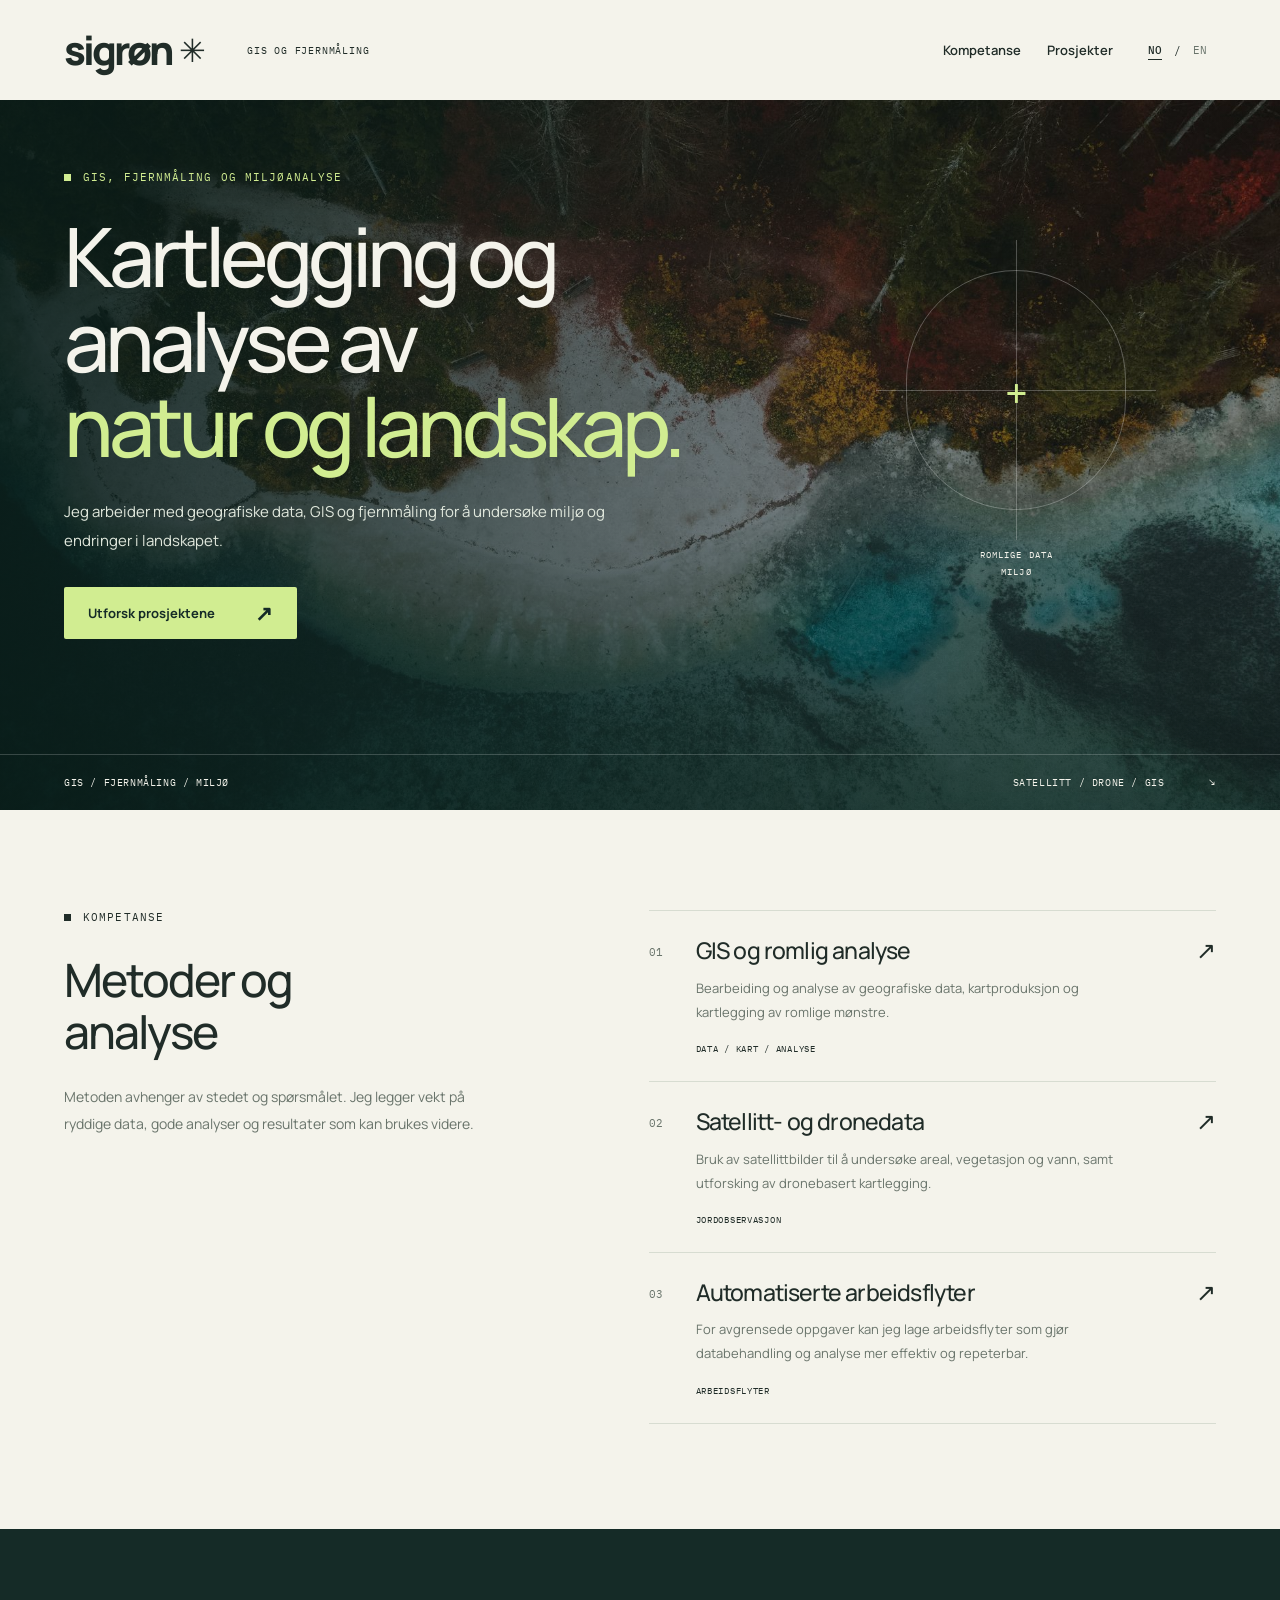
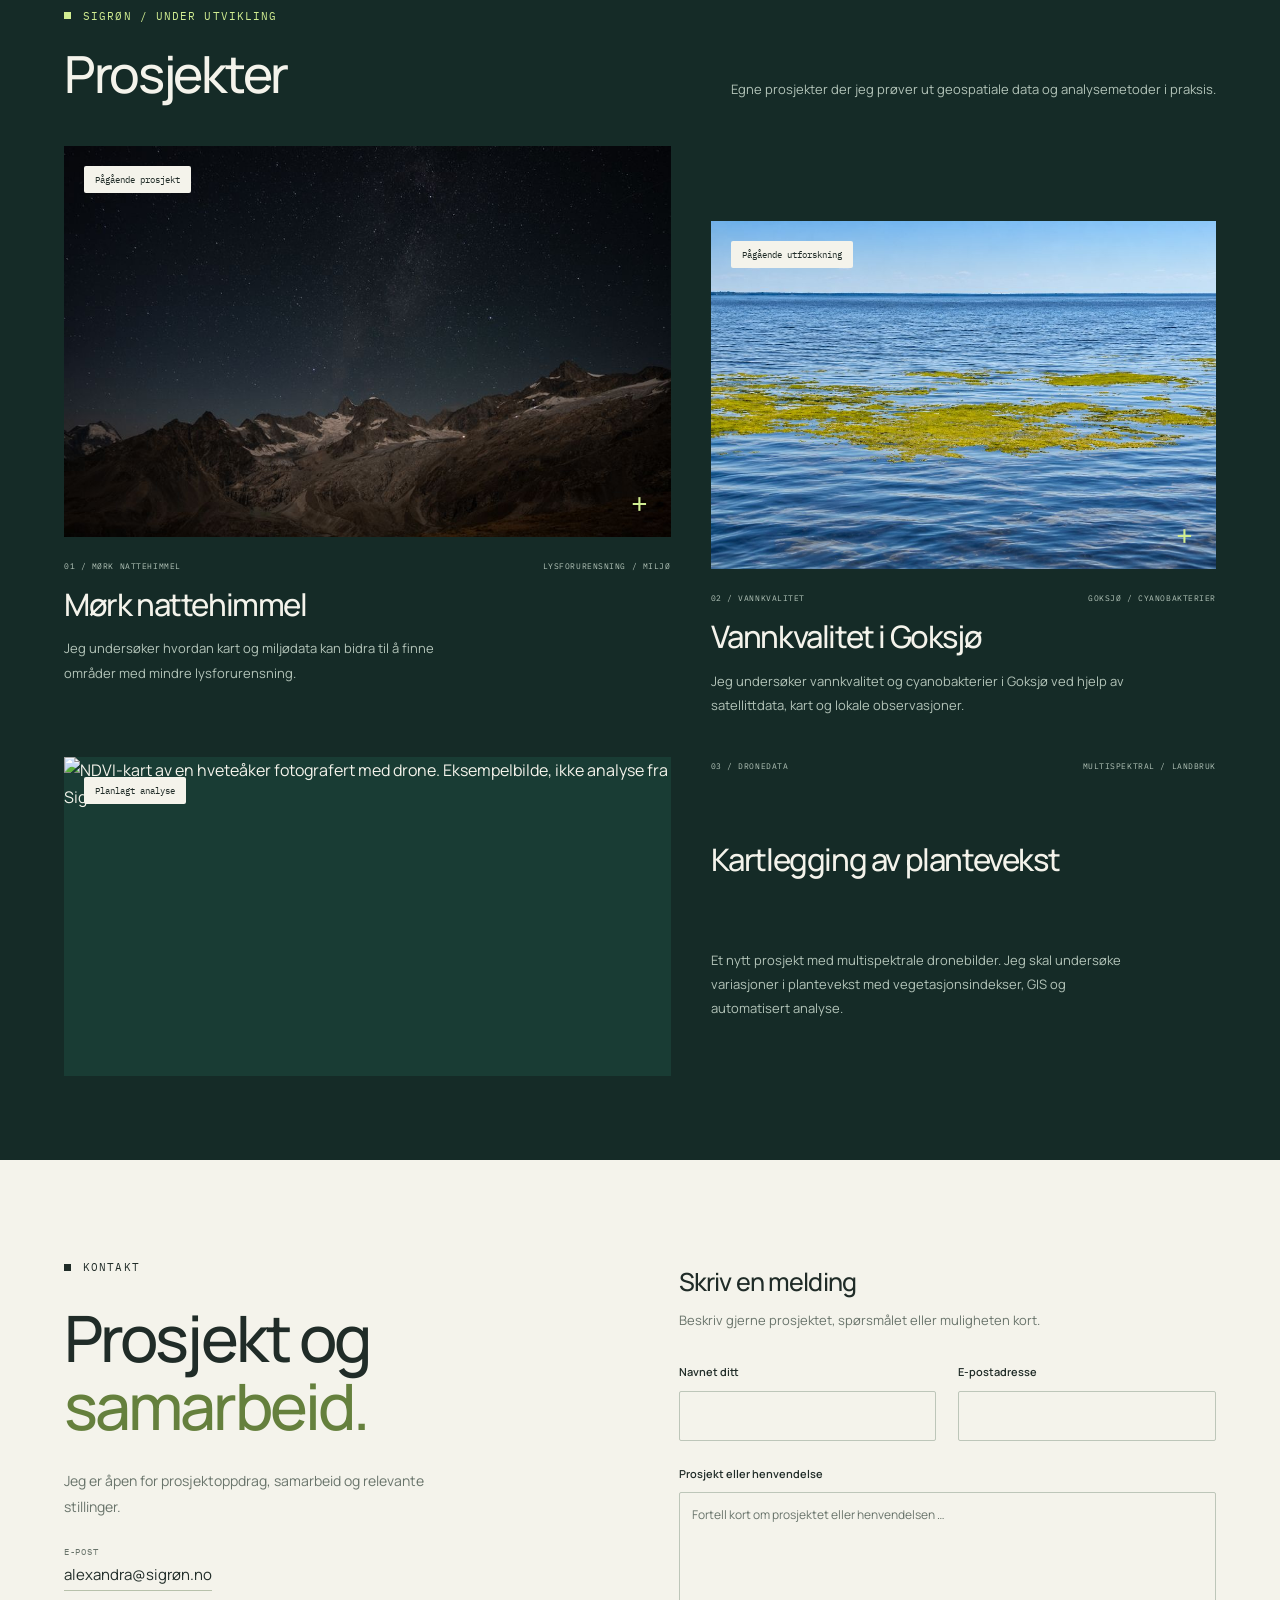
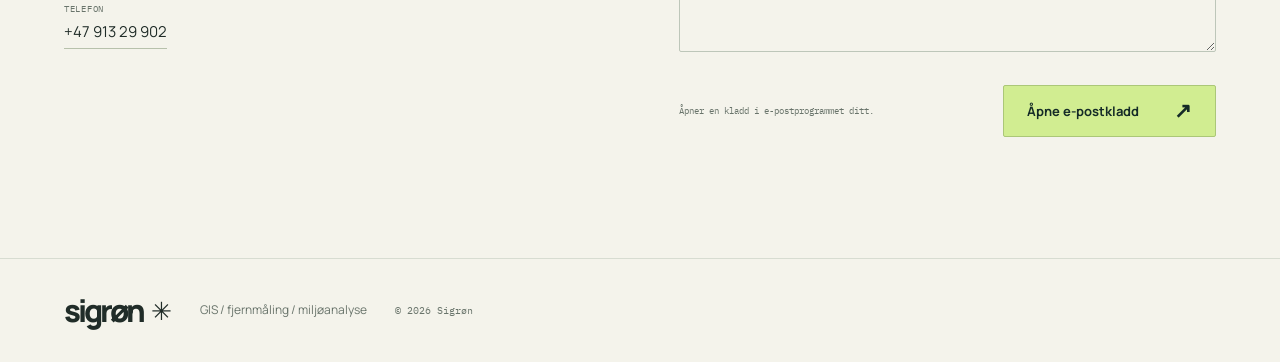
==== index.html @ 8dd712e2 "Use credited real multispectral NDVI drone reference image on index.html" ====
<!DOCTYPE html><html lang="nb"><head><meta charset="utf-8"><meta name="viewport" content="width=device-width, initial-scale=1"><title>Sigrøn — GIS, fjernmåling og miljøanalyse</title><meta name="description" content="GIS og fjernmåling for miljø-, landskaps- og planprosjekter. Romlig analyse, satellitt- og dronedata og automatiserte arbeidsflyter for bestemte analysebehov."><meta property="og:title" content="Sigrøn — GIS, fjernmåling og miljøanalyse"><meta property="og:description" content="GIS og fjernmåling for miljø-, landskaps- og planprosjekter. Romlig analyse, satellitt- og dronedata og automatiserte arbeidsflyter for bestemte analysebehov."><meta property="og:type" content="website"><meta property="og:image" content="./images/aerial-lakeshore.jpg"><meta name="twitter:card" content="summary_large_image"><link rel="icon" href="./favicon.svg?v=two-peaks" type="image/svg+xml"><link rel="preconnect" href="https://fonts.googleapis.com"><link rel="preconnect" href="https://fonts.gstatic.com" crossorigin><link href="https://fonts.googleapis.com/css2?family=IBM+Plex+Mono:wght@400;500&family=Manrope:wght@400;500;600;700;800&display=swap" rel="stylesheet"><link rel="stylesheet" href="./assets/style-1.css">
<link rel="stylesheet" href="./assets/style-2.css">
</head><body><a class="skip" href="#main">Hopp til innhold</a><header class="site-header"><a href="./" class="brand" aria-label="Sigrøn forside" aria-current="page">sigrøn<span class="brand-mark" aria-hidden="true">✳</span></a><span class="header-note">GIS OG FJERNMÅLING</span><div class="language-switch" role="group" aria-label="Velg språk"><a href="./" lang="nb" hreflang="nb" aria-current="page" aria-label="Norsk">NO</a><span aria-hidden="true">/</span><a href="./en/" lang="en" hreflang="en" aria-label="English">EN</a></div><button class="menu-toggle" type="button" aria-expanded="false" aria-controls="navigation"><span class="menu-label">Meny</span><svg width="18" height="18" viewBox="0 0 18 18" aria-hidden="true"><path d="M2 4h14M2 9h14M2 14h14" fill="none" stroke="currentColor" stroke-width="1.5"></path></svg></button><nav id="navigation" aria-label="Hovedmeny"><a href="#expertise">Kompetanse</a><a href="#explorations">Prosjekter</a></nav></header><main id="main" data-astro-cid-7aropxhg><section class="hero" aria-labelledby="hero-title" data-astro-cid-7aropxhg><img class="hero-image" src="./images/aerial-lakeshore.jpg" width="1880" height="1058" alt="Skogkledd strandlinje og blågrønt vann sett fra luften" fetchpriority="high" data-astro-cid-7aropxhg><div class="hero-shade" data-astro-cid-7aropxhg></div><div class="hero-content wrap" data-astro-cid-7aropxhg><p class="eyebrow" data-astro-cid-7aropxhg>GIS, FJERNMÅLING OG MILJØANALYSE</p><h1 id="hero-title" data-astro-cid-7aropxhg>Kartlegging og<br data-astro-cid-7aropxhg>analyse av<br data-astro-cid-7aropxhg><span data-astro-cid-7aropxhg>natur og landskap.</span></h1><p class="hero-description" data-astro-cid-7aropxhg>Jeg arbeider med geografiske data, GIS og fjernmåling for å undersøke miljø og endringer i landskapet.</p><div class="hero-actions" data-astro-cid-7aropxhg><a href="#explorations" class="button" data-astro-cid-7aropxhg>Utforsk prosjektene <span aria-hidden="true" data-astro-cid-7aropxhg>↗</span></a></div></div><div class="viewfinder" aria-hidden="true" data-astro-cid-7aropxhg><span class="viewfinder-plus" data-astro-cid-7aropxhg>+</span><span class="viewfinder-caption" data-astro-cid-7aropxhg>ROMLIGE DATA<br data-astro-cid-7aropxhg>MILJØ</span></div><div class="hero-bottom wrap" data-astro-cid-7aropxhg><span data-astro-cid-7aropxhg>GIS / FJERNMÅLING / MILJØ</span><span data-astro-cid-7aropxhg>SATELLITT / DRONE / GIS <span aria-hidden="true" data-astro-cid-7aropxhg>↘</span></span></div></section><section class="expertise wrap" id="expertise" aria-labelledby="expertise-title" data-astro-cid-7aropxhg><div class="expertise-intro" data-astro-cid-7aropxhg><p class="eyebrow" data-astro-cid-7aropxhg>Kompetanse</p><h2 class="section-title" id="expertise-title" data-astro-cid-7aropxhg>Metoder og<br data-astro-cid-7aropxhg>analyse</h2><p data-astro-cid-7aropxhg>Metoden avhenger av stedet og spørsmålet. Jeg legger vekt på ryddige data, gode analyser og resultater som kan brukes videre.</p></div><div class="service-list" data-astro-cid-7aropxhg><article class="service" data-astro-cid-7aropxhg><span class="service-number" data-astro-cid-7aropxhg>01</span><div data-astro-cid-7aropxhg><h3 data-astro-cid-7aropxhg>GIS og romlig analyse</h3><p data-astro-cid-7aropxhg>Bearbeiding og analyse av geografiske data, kartproduksjon og kartlegging av romlige mønstre.</p><span class="service-tag" data-astro-cid-7aropxhg>DATA / KART / ANALYSE</span></div><span class="service-arrow" aria-hidden="true" data-astro-cid-7aropxhg>↗</span></article><article class="service" data-astro-cid-7aropxhg><span class="service-number" data-astro-cid-7aropxhg>02</span><div data-astro-cid-7aropxhg><h3 data-astro-cid-7aropxhg>Satellitt- og dronedata</h3><p data-astro-cid-7aropxhg>Bruk av satellittbilder til å undersøke areal, vegetasjon og vann, samt utforsking av dronebasert kartlegging.</p><span class="service-tag" data-astro-cid-7aropxhg>JORDOBSERVASJON</span></div><span class="service-arrow" aria-hidden="true" data-astro-cid-7aropxhg>↗</span></article><article class="service" data-astro-cid-7aropxhg><span class="service-number" data-astro-cid-7aropxhg>03</span><div data-astro-cid-7aropxhg><h3 data-astro-cid-7aropxhg>Automatiserte arbeidsflyter</h3><p data-astro-cid-7aropxhg>For avgrensede oppgaver kan jeg lage arbeidsflyter som gjør databehandling og analyse mer effektiv og repeterbar.</p><span class="service-tag" data-astro-cid-7aropxhg>ARBEIDSFLYTER</span></div><span class="service-arrow" aria-hidden="true" data-astro-cid-7aropxhg>↗</span></article></div></section><section class="explorations wrap" id="explorations" aria-labelledby="explorations-title" data-astro-cid-7aropxhg><div class="section-heading" data-astro-cid-7aropxhg><div data-astro-cid-7aropxhg><p class="eyebrow" data-astro-cid-7aropxhg>Sigrøn / under utvikling</p><h2 class="section-title" id="explorations-title" data-astro-cid-7aropxhg>Prosjekter</h2></div><p data-astro-cid-7aropxhg>Egne prosjekter der jeg prøver ut geospatiale data og analysemetoder i praksis.</p></div><div class="project-grid" data-astro-cid-7aropxhg><article class="project project-sky" data-astro-cid-7aropxhg><div class="project-image" data-astro-cid-7aropxhg><img src="./images/dark-skies.jpg" width="940" height="627" loading="lazy" alt="Stjernehimmel over et fjellandskap" data-astro-cid-7aropxhg><span class="project-status" data-astro-cid-7aropxhg>Pågående prosjekt</span><span class="image-marker" aria-hidden="true" data-astro-cid-7aropxhg>+</span></div><div class="project-meta" data-astro-cid-7aropxhg><span data-astro-cid-7aropxhg>01 / MØRK NATTEHIMMEL</span><span data-astro-cid-7aropxhg>LYSFORURENSNING / MILJØ</span></div><h3 data-astro-cid-7aropxhg>Mørk nattehimmel</h3><p data-astro-cid-7aropxhg>Jeg undersøker hvordan kart og miljødata kan bidra til å finne områder med mindre lysforurensning.</p></article><article class="project project-water" data-astro-cid-7aropxhg><div class="project-image" data-astro-cid-7aropxhg><img src="./images/goksjo-cyanobacteria.jpg" width="1200" height="675" loading="lazy" alt="Vannoverflate med synlig cyanobakterieoppblomstring" data-astro-cid-7aropxhg><span class="project-status" data-astro-cid-7aropxhg>Pågående utforskning</span><span class="image-marker" aria-hidden="true" data-astro-cid-7aropxhg>+</span></div><div class="project-meta" data-astro-cid-7aropxhg><span data-astro-cid-7aropxhg>02 / VANNKVALITET</span><span data-astro-cid-7aropxhg>GOKSJØ / CYANOBAKTERIER</span></div><h3 data-astro-cid-7aropxhg>Vannkvalitet i Goksjø</h3><p data-astro-cid-7aropxhg>Jeg undersøker vannkvalitet og cyanobakterier i Goksjø ved hjelp av satellittdata, kart og lokale observasjoner.</p></article><article class="project project-drone" data-astro-cid-7aropxhg><div class="project-image project-image-drone" data-astro-cid-7aropxhg><img src="https://thumb.wikimedia.org/wikipedia/commons/thumb/d/d4/Agricultural_art.jpg/960px-Agricultural_art.jpg" width="960" height="678" loading="lazy" alt="NDVI-kart av en hveteåker fotografert med drone. Eksempelbilde, ikke analyse fra Sigrøn." data-astro-cid-7aropxhg><span class="drone-credit" data-astro-cid-7aropxhg>Illustrasjonsbilde · <a href="https://commons.wikimedia.org/wiki/File:Agricultural_art.jpg" target="_blank" rel="noopener noreferrer" data-astro-cid-7aropxhg>Bilde: Antarsih</a> · <a href="https://creativecommons.org/licenses/by/4.0/" target="_blank" rel="noopener noreferrer" data-astro-cid-7aropxhg>CC BY 4.0</a></span><span class="project-status" data-astro-cid-7aropxhg>Planlagt analyse</span></div><div class="project-meta" data-astro-cid-7aropxhg><span data-astro-cid-7aropxhg>03 / DRONEDATA</span><span data-astro-cid-7aropxhg>MULTISPEKTRAL / LANDBRUK</span></div><h3 data-astro-cid-7aropxhg>Kartlegging av plantevekst</h3><p data-astro-cid-7aropxhg>Et nytt prosjekt med multispektrale dronebilder. Jeg skal undersøke variasjoner i plantevekst med vegetasjonsindekser, GIS og automatisert analyse.</p></article></div></section><section class="contact wrap" id="contact" aria-labelledby="contact-title" data-astro-cid-7aropxhg><div class="contact-intro" data-astro-cid-7aropxhg><p class="eyebrow" data-astro-cid-7aropxhg>Kontakt</p><h2 id="contact-title" data-astro-cid-7aropxhg>Prosjekt og<br data-astro-cid-7aropxhg><span data-astro-cid-7aropxhg>samarbeid.</span></h2><p data-astro-cid-7aropxhg>Jeg er åpen for prosjektoppdrag, samarbeid og relevante stillinger.</p><div class="contact-details" data-astro-cid-7aropxhg><div data-astro-cid-7aropxhg><span data-astro-cid-7aropxhg>E-post</span><a href="mailto:alexandra@sigrøn.no" data-astro-cid-7aropxhg>alexandra@sigrøn.no</a></div><div data-astro-cid-7aropxhg><span data-astro-cid-7aropxhg>Telefon</span><a href="tel:+4791329902" data-astro-cid-7aropxhg>+47 913 29 902</a></div></div></div><div class="form-panel" data-astro-cid-7aropxhg><h3 data-astro-cid-7aropxhg>Skriv en melding</h3><p data-astro-cid-7aropxhg>Beskriv gjerne prosjektet, spørsmålet eller muligheten kort.</p><form data-confirmation="Takk! Forespørselen din er sendt. Jeg tar kontakt." data-sending="Sender forespørselen din …" data-error="Forespørselen kunne ikke sendes. Prøv igjen. Det du har skrevet, er fortsatt her." method="POST" action="mailto:alexandra@sigrøn.no" data-astro-cid-7aropxhg><input type="text" name="_hp" value="" tabindex="-1" autocomplete="off" aria-hidden="true" style="position:absolute;left:-9999px" data-astro-cid-7aropxhg><input type="hidden" name="_ts" value="" data-astro-cid-7aropxhg><input type="hidden" name="_form" value="kontakt" data-astro-cid-7aropxhg><input type="hidden" name="_return" value="/" data-astro-cid-7aropxhg><div class="form-row" data-astro-cid-7aropxhg><div class="field" data-astro-cid-7aropxhg><label for="name" data-astro-cid-7aropxhg>Navnet ditt</label><input id="name" name="navn" required autocomplete="name" data-astro-cid-7aropxhg></div><div class="field" data-astro-cid-7aropxhg><label for="email" data-astro-cid-7aropxhg>E-postadresse</label><input type="email" id="email" name="epost" required autocomplete="email" data-astro-cid-7aropxhg></div></div><div class="field" data-astro-cid-7aropxhg><label for="project" data-astro-cid-7aropxhg>Prosjekt eller henvendelse</label><textarea id="project" name="prosjekt" rows="5" required placeholder="Fortell kort om prosjektet eller henvendelsen …" data-astro-cid-7aropxhg></textarea></div><div class="form-submit" data-astro-cid-7aropxhg><span data-astro-cid-7aropxhg>Åpner en kladd i e-postprogrammet ditt.</span><button class="button" type="submit" data-astro-cid-7aropxhg>Åpne e-postkladd <span aria-hidden="true" data-astro-cid-7aropxhg>↗</span></button></div><p class="form-status" role="status" aria-live="polite" data-astro-cid-7aropxhg></p></form></div></section></main><script type="application/ld+json">{"@context":"https://schema.org","@type":"ProfessionalService","name":"Sigrøn","description":"GIS og fjernmåling for miljø-, landskaps- og planprosjekter. Romlig analyse, satellitt- og dronedata og automatiserte arbeidsflyter for bestemte analysebehov.","email":"alexandra@sigrøn.no","telephone":"+4791329902"}</script><footer class="site-footer"><a class="brand" href="./" aria-label="Sigrøn forside">sigrøn<span class="brand-mark" aria-hidden="true">✳</span></a><span>GIS / fjernmåling / miljøanalyse</span><span class="copyright">© 2026 Sigrøn</span></footer><script type="module" src="./assets/site.js"></script>
</body></html>
---- assets/style-1.css ----
:root{--paper:#f4f3eb;--ink:#202c28;--forest:#152b27;--lime:#d1ed91;--muted:#69746b;--line:#d7dcd1;--font:'Manrope',sans-serif;--mono:'IBM Plex Mono',monospace;--gutter:clamp(22px,5vw,88px)}
  *{box-sizing:border-box}html{scroll-behavior:smooth;scroll-padding-top:30px}body{margin:0;background:var(--paper);color:var(--ink);font-family:var(--font);font-size:16px;line-height:1.7}h1,h2,h3,p{margin:0}h1,h2,h3{line-height:1.12;font-weight:500;letter-spacing:-.045em}a{color:inherit;text-decoration:none}button,input,textarea{font:inherit}button,a,input,textarea{ -webkit-tap-highlight-color:transparent}a:focus-visible,button:focus-visible,input:focus-visible,textarea:focus-visible{outline:3px solid #708b3f;outline-offset:5px}img{display:block;width:100%;object-fit:cover}::selection{background:var(--lime);color:var(--forest)}.skip{position:absolute;left:20px;top:-100px;z-index:20;padding:10px 20px;background:var(--lime)}.skip:focus{top:12px}.site-header{min-height:100px;padding:20px var(--gutter);display:flex;align-items:center;gap:40px}.brand{font-size:40px;letter-spacing:-3px;font-weight:800;line-height:1;display:inline-flex;align-items:center;gap:8px}.brand-mark{font-size:32px;font-weight:400;letter-spacing:0}.header-note{font:10px var(--mono);letter-spacing:.08em;margin-left:15px}.site-header nav{margin-left:auto;display:flex;align-items:center;gap:36px;font-size:13px;font-weight:600}.site-header nav a:not(.nav-contact):hover{border-bottom:1px solid var(--ink)}.nav-contact{padding:12px 18px;border:1px solid #b5bdb1;border-radius:3px;display:flex;gap:26px;align-items:center}.nav-contact:hover{background:var(--lime)}.menu-toggle{display:none}.site-footer{padding:36px var(--gutter);border-top:1px solid var(--line);display:flex;align-items:center;gap:40px}.site-footer .brand{font-size:31px}.site-footer .brand-mark{font-size:25px}.site-footer>span{font-size:12px;color:var(--muted)}.site-footer .copyright{margin-left:auto;font-family:var(--mono);font-size:10px}.eyebrow{font:11px var(--mono);letter-spacing:.1em;text-transform:uppercase;display:flex;gap:12px;align-items:center}.eyebrow::before{content:'';width:7px;height:7px;display:block;background:currentColor}.button{display:inline-flex;gap:40px;justify-content:space-between;align-items:center;min-height:52px;padding:14px 23px;border-radius:2px;font-size:13px;font-weight:700;background:var(--lime);color:var(--forest);border:1px solid transparent;transition:background .2s}.button:hover{background:#e3f8b9}.button span{font-size:21px;line-height:1}.section-title{font-size:clamp(35px,4vw,58px)}.wrap{padding-left:var(--gutter);padding-right:var(--gutter)}
  .language-switch{order:4;display:flex;align-items:center;font:11px var(--mono);gap:3px;flex-shrink:0}.language-switch a{min-width:32px;min-height:44px;display:grid;place-items:center;color:var(--muted)}.language-switch a[aria-current]{color:var(--ink);text-decoration:underline;text-underline-offset:5px;font-weight:500}.site-header nav{order:3;gap:26px}.site-header{gap:26px}.footer-contact{display:flex;flex-direction:column;gap:3px;font-size:12px;overflow-wrap:anywhere}.footer-contact a:hover{text-decoration:underline}.site-footer{flex-wrap:wrap;gap:28px}.footer-contact{margin-left:auto}.site-footer .copyright{margin-left:0}@media(max-width:1100px){.header-note{display:none}}@media(max-width:760px){.site-header{gap:12px}.language-switch{order:1;margin-left:auto;gap:0}.language-switch a{min-width:30px}.menu-toggle{order:2}.site-header nav{order:3}.footer-contact{margin-left:0;flex-basis:100%}}
  @media(min-width:1600px){.site-header,.site-footer,.wrap{padding-left:max(var(--gutter),calc((100vw - 1440px)/2));padding-right:max(var(--gutter),calc((100vw - 1440px)/2))}}
  @media(max-width:900px){.header-note{display:none}.site-header{gap:20px;min-height:86px}.site-header nav{gap:24px}.site-footer{gap:24px}}
  @media(max-width:760px){.site-header{min-height:78px;flex-wrap:wrap;justify-content:space-between;padding-top:20px;padding-bottom:20px;gap:18px}.brand{font-size:34px}.brand-mark{font-size:27px}.site-header nav{width:100%;margin:0;gap:20px;flex-wrap:wrap}.site-header.enhanced .menu-toggle{display:flex;align-items:center;gap:15px;min-height:40px;padding:6px 10px;border:1px solid #b5bdb1;background:transparent;font-size:12px;cursor:pointer}.menu-toggle span{font-size:20px}.site-header.enhanced nav{display:none}.site-header.enhanced.menu-open nav{display:flex;align-items:stretch;flex-direction:column;gap:0}.site-header.enhanced nav a{padding:12px 0;min-height:44px}.site-header.enhanced nav .nav-contact{padding:12px 14px;margin-top:6px}.site-footer{flex-wrap:wrap;gap:20px;padding-top:30px;padding-bottom:30px}.site-footer>span{flex-basis:100%}.site-footer .copyright{margin-left:0}.eyebrow{font-size:10px;letter-spacing:.06em}}
  @media(max-width:760px){.site-header{gap:12px}.site-header.enhanced .menu-toggle{min-width:44px;min-height:44px;padding:6px;justify-content:center;gap:0}.menu-label{position:absolute;width:1px;height:1px;clip-path:inset(50%);white-space:nowrap}}
  @media(prefers-reduced-motion:reduce){html{scroll-behavior:auto}*,*::before,*::after{transition:none!important}}
---- assets/style-2.css ----
.hero[data-astro-cid-7aropxhg] {
  position: relative;
  isolation: isolate;
  min-height: 710px;
  color: var(--paper);
  background: var(--forest);
  display: flex;
  flex-direction: column;
  justify-content: space-between;
}

.hero-image[data-astro-cid-7aropxhg], .hero-shade[data-astro-cid-7aropxhg] {
  position: absolute;
  inset: 0;
  width: 100%;
  height: 100%;
  z-index: -2;
}

.hero-image[data-astro-cid-7aropxhg] {
  object-position: 50% 50%;
}

.hero-shade[data-astro-cid-7aropxhg] {
  z-index: -1;
  background: linear-gradient(90deg, #081c18de, #081c187a 52%, #081c1821), linear-gradient(0deg, #081c1873, #0000 40%);
}

.hero-content[data-astro-cid-7aropxhg] {
  padding-top: 70px;
  padding-bottom: 54px;
}

.hero[data-astro-cid-7aropxhg] .eyebrow[data-astro-cid-7aropxhg] {
  color: var(--lime);
  margin-bottom: 30px;
}

h1[data-astro-cid-7aropxhg] {
  font-size: clamp(58px, 6.4vw, 96px);
  line-height: 1.035;
  letter-spacing: -.06em;
  font-weight: 500;
}

h1[data-astro-cid-7aropxhg] span[data-astro-cid-7aropxhg] {
  color: var(--lime);
}

.hero-description[data-astro-cid-7aropxhg] {
  font-size: 15px;
  line-height: 1.9;
  margin-top: 30px;
  color: #e1e8dd;
  max-width: 500px;
}

.hero-actions[data-astro-cid-7aropxhg] {
  margin-top: 32px;
  display: flex;
  align-items: center;
  gap: 30px;
}

.text-link[data-astro-cid-7aropxhg] {
  font-size: 12px;
  display: flex;
  gap: 15px;
  align-items: center;
}

.text-link[data-astro-cid-7aropxhg]:hover {
  color: var(--lime);
}

.hero-bottom[data-astro-cid-7aropxhg] {
  padding-top: 21px;
  padding-bottom: 21px;
  border-top: 1px solid #ffffff30;
  display: flex;
  justify-content: space-between;
  font: 10px var(--mono);
  letter-spacing: .06em;
  gap: 20px;
}

.hero-bottom[data-astro-cid-7aropxhg] > span[data-astro-cid-7aropxhg]:last-child {
  display: flex;
  gap: 45px;
}

.viewfinder[data-astro-cid-7aropxhg] {
  position: absolute;
  right: 12%;
  top: 24%;
  width: 220px;
  height: 240px;
  border: 1px solid #ffffff45;
  border-radius: 110px;
  display: grid;
  place-items: center;
  pointer-events: none;
}

.viewfinder[data-astro-cid-7aropxhg]:before, .viewfinder[data-astro-cid-7aropxhg]:after {
  content: "";
  position: absolute;
  background: #ffffff40;
}

.viewfinder[data-astro-cid-7aropxhg]:before {
  width: 280px;
  height: 1px;
}

.viewfinder[data-astro-cid-7aropxhg]:after {
  height: 300px;
  width: 1px;
}

.viewfinder-plus[data-astro-cid-7aropxhg] {
  color: var(--lime);
  font: 38px var(--mono);
  z-index: 1;
}

.viewfinder-caption[data-astro-cid-7aropxhg] {
  position: absolute;
  top: calc(100% + 38px);
  font: 9px/1.8 var(--mono);
  letter-spacing: .12em;
  text-align: center;
}

.expertise[data-astro-cid-7aropxhg] {
  padding-top: 100px;
  padding-bottom: 105px;
  display: grid;
  grid-template-columns: 1fr 1.18fr;
  gap: 9%;
}

.expertise-intro[data-astro-cid-7aropxhg] .eyebrow[data-astro-cid-7aropxhg] {
  margin-bottom: 30px;
}

.expertise-intro[data-astro-cid-7aropxhg] .section-title[data-astro-cid-7aropxhg] {
  font-size: clamp(35px, 3.6vw, 53px);
}

.expertise-intro[data-astro-cid-7aropxhg] > p[data-astro-cid-7aropxhg]:not(.eyebrow) {
  font-size: 14px;
  color: var(--muted);
  max-width: 410px;
  margin-top: 27px;
  line-height: 1.9;
}

.inline-link[data-astro-cid-7aropxhg] {
  display: inline-flex;
  align-items: center;
  gap: 27px;
  font-size: 12px;
  font-weight: 700;
  margin-top: 28px;
  border-bottom: 1px solid #9ca68e;
  padding-bottom: 7px;
}

.inline-link[data-astro-cid-7aropxhg]:hover {
  color: #476629;
}

.service[data-astro-cid-7aropxhg] {
  border-top: 1px solid var(--line);
  padding: 27px 0;
  display: grid;
  grid-template-columns: 27px 1fr 20px;
  gap: 20px;
}

.service[data-astro-cid-7aropxhg]:last-child {
  border-bottom: 1px solid var(--line);
}

.service-number[data-astro-cid-7aropxhg] {
  font: 11px var(--mono);
  padding-top: 7px;
  color: var(--muted);
}

.service[data-astro-cid-7aropxhg] h3[data-astro-cid-7aropxhg] {
  font-size: 23px;
  letter-spacing: -.035em;
  margin-bottom: 12px;
}

.service[data-astro-cid-7aropxhg] p[data-astro-cid-7aropxhg] {
  font-size: 13px;
  line-height: 1.85;
  color: var(--muted);
  max-width: 420px;
}

.service-tag[data-astro-cid-7aropxhg] {
  font: 9px var(--mono);
  letter-spacing: .08em;
  display: block;
  margin-top: 19px;
}

.service-arrow[data-astro-cid-7aropxhg] {
  font-size: 24px;
  line-height: 1;
}

.explorations[data-astro-cid-7aropxhg] {
  background: var(--forest);
  color: var(--paper);
  padding-top: 80px;
  padding-bottom: 84px;
}

.section-heading[data-astro-cid-7aropxhg] {
  display: flex;
  justify-content: space-between;
  align-items: flex-end;
  gap: 40px;
  margin-bottom: 44px;
}

.section-heading[data-astro-cid-7aropxhg] .eyebrow[data-astro-cid-7aropxhg] {
  color: var(--lime);
  margin-bottom: 22px;
}

.section-heading[data-astro-cid-7aropxhg] > p[data-astro-cid-7aropxhg] {
  color: #b2c3b8;
  font-size: 13px;
  line-height: 1.9;
}

.project-grid[data-astro-cid-7aropxhg] {
  display: grid;
  grid-template-columns: 1.2fr 1fr;
  gap: 40px;
}

.project-water[data-astro-cid-7aropxhg] {
  padding-top: 75px;
}

.project-image[data-astro-cid-7aropxhg] {
  position: relative;
  aspect-ratio: 1.55;
  background: #0f2421;
  overflow: hidden;
}

.project-water[data-astro-cid-7aropxhg] .project-image[data-astro-cid-7aropxhg] {
  aspect-ratio: 1.45;
}

.project-image[data-astro-cid-7aropxhg] img[data-astro-cid-7aropxhg] {
  height: 100%;
  object-position: center;
}

.project-sky[data-astro-cid-7aropxhg] img[data-astro-cid-7aropxhg] {
  object-position: center 40%;
}

.project-status[data-astro-cid-7aropxhg] {
  position: absolute;
  left: 20px;
  top: 20px;
  font: 9px var(--mono);
  padding: 8px 11px;
  background: var(--paper);
  color: var(--ink);
  border-radius: 2px;
}

.image-marker[data-astro-cid-7aropxhg] {
  position: absolute;
  bottom: 16px;
  right: 23px;
  font: 28px var(--mono);
  color: var(--lime);
}

.project-meta[data-astro-cid-7aropxhg] {
  display: flex;
  justify-content: space-between;
  gap: 14px;
  font: 8px/1.7 var(--mono);
  letter-spacing: .07em;
  color: #b3c4b9;
  margin: 23px 0 13px;
}

.project[data-astro-cid-7aropxhg] h3[data-astro-cid-7aropxhg] {
  font-size: 31px;
  margin-bottom: 15px;
}

.project[data-astro-cid-7aropxhg] > p[data-astro-cid-7aropxhg] {
  font-size: 13px;
  color: #b3c4b9;
  line-height: 1.85;
  max-width: 420px;
}

.contact[data-astro-cid-7aropxhg] {
  padding-top: 100px;
  padding-bottom: 105px;
  display: grid;
  grid-template-columns: 1fr 1.1fr;
  gap: 11%;
}

.contact-intro[data-astro-cid-7aropxhg] .eyebrow[data-astro-cid-7aropxhg] {
  margin-bottom: 30px;
}

.contact[data-astro-cid-7aropxhg] h2[data-astro-cid-7aropxhg] {
  font-size: clamp(48px, 5vw, 73px);
  line-height: 1.06;
}

.contact[data-astro-cid-7aropxhg] h2[data-astro-cid-7aropxhg] span[data-astro-cid-7aropxhg] {
  color: #65803d;
}

.contact-intro[data-astro-cid-7aropxhg] > p[data-astro-cid-7aropxhg]:not(.eyebrow) {
  font-size: 14px;
  line-height: 1.9;
  color: var(--muted);
  max-width: 365px;
  margin-top: 28px;
}

.contact-note[data-astro-cid-7aropxhg] {
  display: flex;
  align-items: center;
  gap: 19px;
  margin-top: 36px;
}

.contact-note[data-astro-cid-7aropxhg] > span[data-astro-cid-7aropxhg]:first-child {
  font-size: 36px;
}

.contact-note[data-astro-cid-7aropxhg] > span[data-astro-cid-7aropxhg]:last-child {
  font: 10px/1.7 var(--mono);
  color: var(--muted);
}

.form-panel[data-astro-cid-7aropxhg] {
  padding-top: 8px;
}

.form-panel[data-astro-cid-7aropxhg] h3[data-astro-cid-7aropxhg] {
  font-size: 25px;
  letter-spacing: -.035em;
}

.form-panel[data-astro-cid-7aropxhg] > p[data-astro-cid-7aropxhg] {
  font-size: 13px;
  color: var(--muted);
  margin-top: 13px;
}

form[data-astro-cid-7aropxhg] {
  margin-top: 32px;
}

.form-row[data-astro-cid-7aropxhg] {
  display: grid;
  grid-template-columns: 1fr 1fr;
  gap: 22px;
}

.field[data-astro-cid-7aropxhg] {
  margin-bottom: 24px;
  min-width: 0;
}

label[data-astro-cid-7aropxhg] {
  display: block;
  font-size: 11px;
  font-weight: 600;
  margin-bottom: 9px;
}

input[data-astro-cid-7aropxhg]:not([type="hidden"]), textarea[data-astro-cid-7aropxhg] {
  width: 100%;
  border: 1px solid #bdc6b9;
  border-radius: 2px;
  background: none;
  color: var(--ink);
  padding: 12px;
  font-size: 14px;
  min-height: 48px;
}

textarea[data-astro-cid-7aropxhg] {
  resize: vertical;
  min-height: 160px;
}

textarea[data-astro-cid-7aropxhg]::placeholder {
  font-size: 12px;
  color: #69746b;
}

.form-submit[data-astro-cid-7aropxhg] {
  display: flex;
  align-items: center;
  justify-content: space-between;
  gap: 20px;
}

.form-submit[data-astro-cid-7aropxhg] > span[data-astro-cid-7aropxhg] {
  font: 9px/1.8 var(--mono);
  color: var(--muted);
}

button[data-astro-cid-7aropxhg].button {
  cursor: pointer;
  border: 1px solid #abc778;
  gap: 35px;
}

button[data-astro-cid-7aropxhg]:disabled {
  opacity: .6;
  cursor: wait;
}

.form-status[data-astro-cid-7aropxhg] {
  font-size: 13px;
  color: var(--ink);
  margin-top: 16px;
}

.confirmation {
  padding: 25px;
  background: var(--lime);
  margin-top: 30px;
  border-radius: 2px;
}

.contact-details[data-astro-cid-7aropxhg] {
  margin-top: 25px;
  display: flex;
  flex-direction: column;
  gap: 12px;
}

.contact-details[data-astro-cid-7aropxhg] > div[data-astro-cid-7aropxhg] {
  display: flex;
  flex-direction: column;
  gap: 2px;
}

.contact-details[data-astro-cid-7aropxhg] span[data-astro-cid-7aropxhg] {
  font: 9px var(--mono);
  text-transform: uppercase;
  letter-spacing: .08em;
  color: var(--muted);
}

.contact-details[data-astro-cid-7aropxhg] a[data-astro-cid-7aropxhg] {
  font-size: 15px;
  overflow-wrap: anywhere;
  align-self: flex-start;
  min-height: 32px;
  padding: 3px 0;
  border-bottom: 1px solid #b7c1ab;
}

.contact-details[data-astro-cid-7aropxhg] a[data-astro-cid-7aropxhg]:hover {
  color: #476629;
}

.hero-description[data-astro-cid-7aropxhg] {
  max-width: 570px;
}

.service[data-astro-cid-7aropxhg] > div[data-astro-cid-7aropxhg] {
  min-width: 0;
}

.service[data-astro-cid-7aropxhg] h3[data-astro-cid-7aropxhg] {
  overflow-wrap: anywhere;
}

@media (width <= 500px) {
  .hero-actions[data-astro-cid-7aropxhg] .button[data-astro-cid-7aropxhg] {
    gap: 18px;
    padding-left: 18px;
    padding-right: 18px;
  }

  .project-meta[data-astro-cid-7aropxhg] {
    flex-wrap: wrap;
  }

  .contact[data-astro-cid-7aropxhg] h2[data-astro-cid-7aropxhg] {
    font-size: clamp(41px, 11vw, 56px);
  }
}

@media (width >= 1600px) {
  .hero[data-astro-cid-7aropxhg] {
    min-height: 790px;
  }

  .hero-content[data-astro-cid-7aropxhg] {
    padding-top: 85px;
  }
}

@media (width <= 1000px) {
  .viewfinder[data-astro-cid-7aropxhg] {
    right: 7%;
    width: 150px;
    height: 170px;
    top: 29%;
  }

  .viewfinder[data-astro-cid-7aropxhg]:before {
    width: 200px;
  }

  .viewfinder[data-astro-cid-7aropxhg]:after {
    height: 220px;
  }

  .expertise[data-astro-cid-7aropxhg] {
    gap: 6%;
    grid-template-columns: 1fr 1.15fr;
  }

  .service[data-astro-cid-7aropxhg] {
    gap: 12px;
  }

  .contact[data-astro-cid-7aropxhg] {
    gap: 7%;
  }

  .project-meta[data-astro-cid-7aropxhg] {
    flex-direction: column;
    gap: 2px;
  }

  .project-grid[data-astro-cid-7aropxhg] {
    gap: 28px;
  }
}

@media (width <= 760px) {
  .hero[data-astro-cid-7aropxhg] {
    min-height: 650px;
  }

  .viewfinder[data-astro-cid-7aropxhg] {
    display: none;
  }

  h1[data-astro-cid-7aropxhg] {
    font-size: clamp(50px, 8vw, 66px);
  }

  .hero-content[data-astro-cid-7aropxhg] {
    padding-top: 54px;
    padding-bottom: 50px;
  }

  .hero-bottom[data-astro-cid-7aropxhg] > span[data-astro-cid-7aropxhg]:last-child {
    display: none;
  }

  .expertise[data-astro-cid-7aropxhg] {
    grid-template-columns: 1fr;
    gap: 44px;
    padding-top: 65px;
    padding-bottom: 65px;
  }

  .expertise-intro[data-astro-cid-7aropxhg] > p[data-astro-cid-7aropxhg]:not(.eyebrow) {
    max-width: 540px;
  }

  .service[data-astro-cid-7aropxhg] p[data-astro-cid-7aropxhg] {
    max-width: 100%;
  }

  .section-heading[data-astro-cid-7aropxhg] {
    align-items: flex-start;
    flex-direction: column;
    gap: 22px;
  }

  .explorations[data-astro-cid-7aropxhg] {
    padding-top: 60px;
    padding-bottom: 65px;
  }

  .project-grid[data-astro-cid-7aropxhg] {
    grid-template-columns: 1fr 1fr;
    gap: 23px;
  }

  .project-water[data-astro-cid-7aropxhg] {
    padding-top: 55px;
  }

  .project-image[data-astro-cid-7aropxhg], .project-water[data-astro-cid-7aropxhg] .project-image[data-astro-cid-7aropxhg] {
    aspect-ratio: 1.1;
  }

  .project[data-astro-cid-7aropxhg] h3[data-astro-cid-7aropxhg] {
    font-size: 25px;
  }

  .project-status[data-astro-cid-7aropxhg] {
    left: 12px;
    top: 12px;
    font-size: 8px;
  }

  .contact[data-astro-cid-7aropxhg] {
    grid-template-columns: 1fr;
    gap: 44px;
    padding-top: 65px;
    padding-bottom: 65px;
  }

  .contact[data-astro-cid-7aropxhg] h2[data-astro-cid-7aropxhg] {
    font-size: 54px;
  }

  .contact[data-astro-cid-7aropxhg] h2[data-astro-cid-7aropxhg] br[data-astro-cid-7aropxhg] {
    display: none;
  }

  .contact-intro[data-astro-cid-7aropxhg] > p[data-astro-cid-7aropxhg]:not(.eyebrow) {
    max-width: 500px;
  }

  .contact-note[data-astro-cid-7aropxhg] {
    display: none;
  }
}

@media (width <= 500px) {
  .hero[data-astro-cid-7aropxhg] {
    min-height: 660px;
  }

  .hero-content[data-astro-cid-7aropxhg] {
    padding-top: 45px;
    padding-bottom: 46px;
  }

  h1[data-astro-cid-7aropxhg] {
    font-size: clamp(43px, 11.8vw, 59px);
  }

  .hero[data-astro-cid-7aropxhg] .eyebrow[data-astro-cid-7aropxhg] {
    margin-bottom: 29px;
    font-size: 9px;
  }

  .hero-description[data-astro-cid-7aropxhg] {
    font-size: 13px;
    margin-top: 27px;
    max-width: 310px;
  }

  .desktop-break[data-astro-cid-7aropxhg] {
    display: none;
  }

  .hero-actions[data-astro-cid-7aropxhg] {
    align-items: flex-start;
    flex-direction: column;
    gap: 22px;
    margin-top: 27px;
  }

  .hero-actions[data-astro-cid-7aropxhg] .button[data-astro-cid-7aropxhg] {
    gap: 30px;
    font-size: 12px;
  }

  .hero-image[data-astro-cid-7aropxhg] {
    object-position: 58% center;
  }

  .hero-shade[data-astro-cid-7aropxhg] {
    background: linear-gradient(90deg, #081c18e6, #081c186b), linear-gradient(0deg, #081c1873, #0000);
  }

  .hero-bottom[data-astro-cid-7aropxhg] {
    font-size: 8px;
    letter-spacing: .02em;
    padding-top: 18px;
    padding-bottom: 18px;
  }

  .expertise-intro[data-astro-cid-7aropxhg] .section-title[data-astro-cid-7aropxhg] {
    font-size: 36px;
  }

  .expertise-intro[data-astro-cid-7aropxhg] .eyebrow[data-astro-cid-7aropxhg] {
    margin-bottom: 23px;
  }

  .service[data-astro-cid-7aropxhg] {
    grid-template-columns: 21px 1fr 16px;
    gap: 10px;
    padding: 25px 0;
  }

  .service[data-astro-cid-7aropxhg] h3[data-astro-cid-7aropxhg] {
    font-size: 21px;
  }

  .service-arrow[data-astro-cid-7aropxhg] {
    font-size: 20px;
  }

  .service[data-astro-cid-7aropxhg] p[data-astro-cid-7aropxhg] {
    font-size: 13px;
  }

  .service-tag[data-astro-cid-7aropxhg] {
    font-size: 8px;
  }

  .section-heading[data-astro-cid-7aropxhg] {
    margin-bottom: 30px;
  }

  .project-grid[data-astro-cid-7aropxhg] {
    grid-template-columns: 1fr;
    gap: 40px;
  }

  .project-water[data-astro-cid-7aropxhg] {
    padding-top: 0;
  }

  .project-image[data-astro-cid-7aropxhg], .project-water[data-astro-cid-7aropxhg] .project-image[data-astro-cid-7aropxhg] {
    aspect-ratio: 1.4;
  }

  .project-meta[data-astro-cid-7aropxhg] {
    flex-direction: row;
    font-size: 7px;
    gap: 10px;
  }

  .project[data-astro-cid-7aropxhg] h3[data-astro-cid-7aropxhg] {
    font-size: 29px;
  }

  .contact[data-astro-cid-7aropxhg] h2[data-astro-cid-7aropxhg] {
    font-size: clamp(42px, 11.5vw, 56px);
  }

  .contact[data-astro-cid-7aropxhg] h2[data-astro-cid-7aropxhg] br[data-astro-cid-7aropxhg] {
    display: block;
  }

  .form-panel[data-astro-cid-7aropxhg] h3[data-astro-cid-7aropxhg] {
    font-size: 23px;
  }

  .form-row[data-astro-cid-7aropxhg] {
    grid-template-columns: 1fr;
    gap: 0;
  }

  .form-submit[data-astro-cid-7aropxhg] {
    flex-direction: column;
    align-items: flex-start;
    gap: 18px;
  }

  .form-submit[data-astro-cid-7aropxhg] .button[data-astro-cid-7aropxhg] {
    width: 100%;
  }

  .form-submit[data-astro-cid-7aropxhg] > span[data-astro-cid-7aropxhg] br[data-astro-cid-7aropxhg] {
    display: none;
  }
}



/* Project 03 — upcoming multispectral drone analysis */
.project-drone[data-astro-cid-7aropxhg] {
  grid-column: 1 / -1;
  display: grid;
  grid-template-columns: minmax(0, 1.2fr) minmax(0, 1fr);
  column-gap: 40px;
  align-items: start;
}
.project-drone[data-astro-cid-7aropxhg] .project-image[data-astro-cid-7aropxhg] {
  grid-row: 1 / 4;
  aspect-ratio: 1.9;
}
.project-image-drone[data-astro-cid-7aropxhg] {
  background: #193c34;
}
.drone-art[data-astro-cid-7aropxhg] {
  position: absolute;
  inset: 0;
  overflow: hidden;
  background: repeating-linear-gradient(155deg, #193c34 0 15px, #234b3e 15px 29px, #38624a 29px 49px, #b7a35f 49px 56px, #58794b 56px 81px, #27493d 81px 97px);
}
.drone-art[data-astro-cid-7aropxhg]::after {
  content: "";
  position: absolute;
  inset: 0;
  background: linear-gradient(110deg, rgb(10 33 27 / 30%), transparent 80%);
}
.drone-art-label[data-astro-cid-7aropxhg] {
  position: absolute;
  bottom: 18px;
  left: 22px;
  z-index: 1;
  font: 500 12px var(--mono);
  letter-spacing: .16em;
  color: #faf5db;
}
.drone-art-band[data-astro-cid-7aropxhg] { display: none; }
.project-drone[data-astro-cid-7aropxhg] .project-meta[data-astro-cid-7aropxhg] { margin-top: 3px; }
@media (width <= 760px) {
  .project-drone[data-astro-cid-7aropxhg] {
    grid-template-columns: 1fr;
    gap: 0;
  }
  .project-drone[data-astro-cid-7aropxhg] .project-image[data-astro-cid-7aropxhg] {
    grid-row: auto;
    aspect-ratio: 1.55;
  }
  .project-drone[data-astro-cid-7aropxhg] .project-meta[data-astro-cid-7aropxhg] { margin-top: 15px; }
}
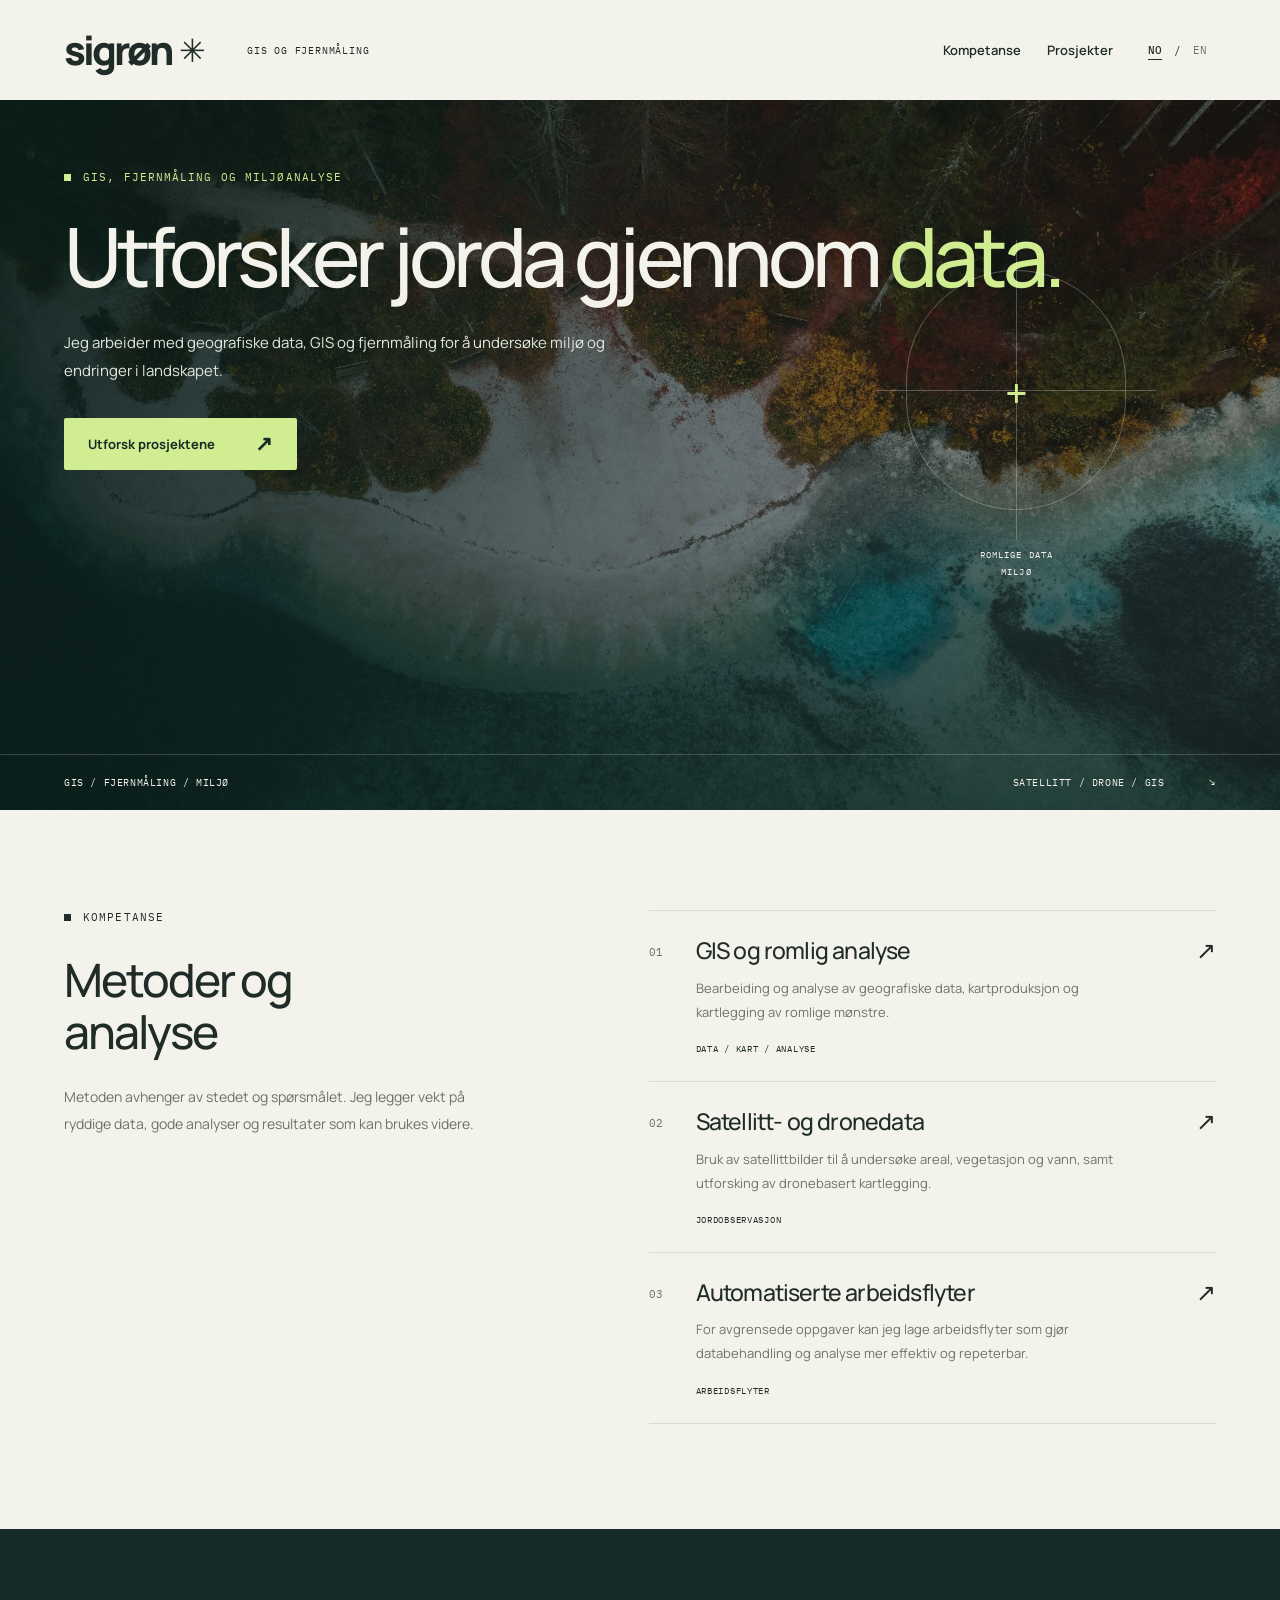
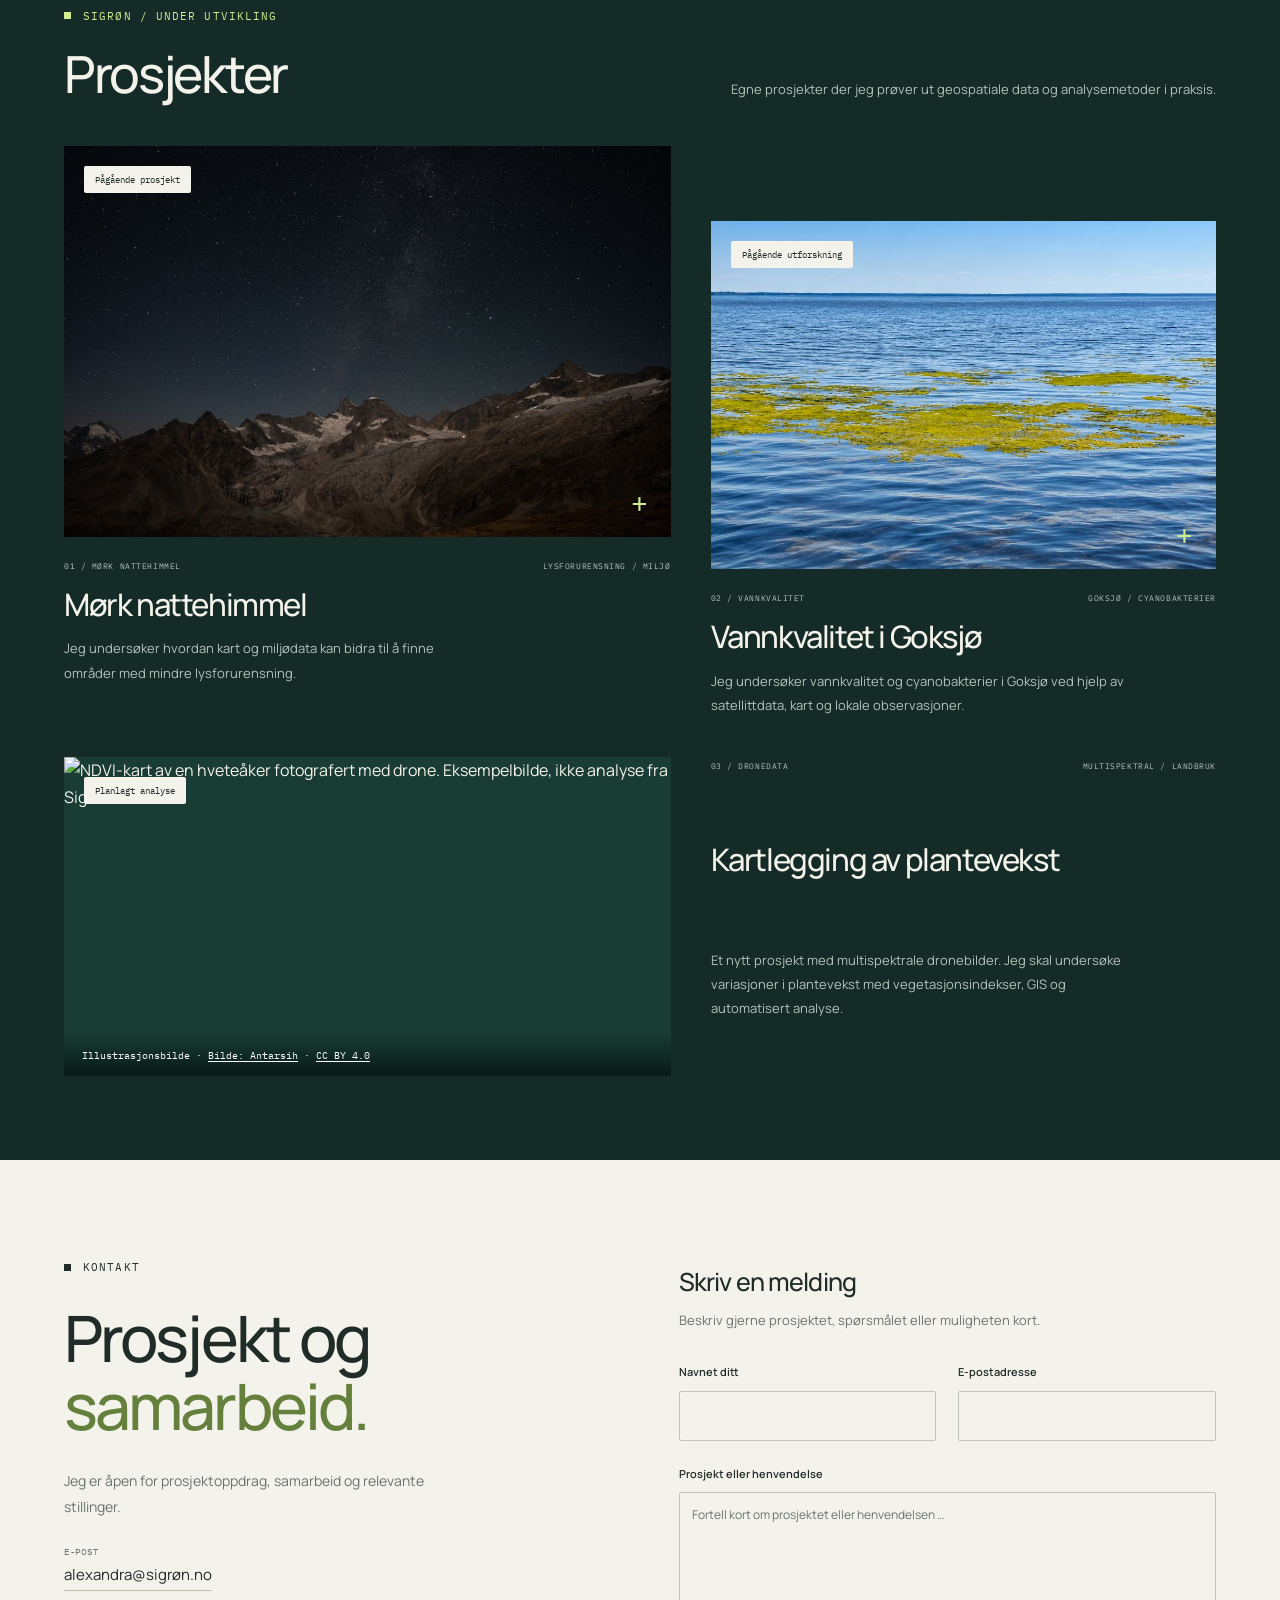
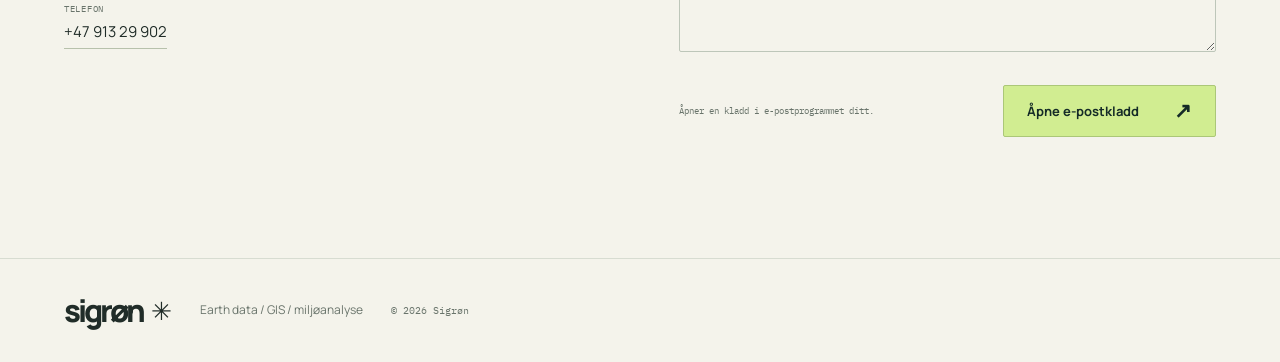
==== commit 7e9f34ee: "Update Sigrøn Earth data hero heading and footer" ====
--- a/index.html
+++ b/index.html
@@ -1,4 +1,4 @@
 <!DOCTYPE html><html lang="nb"><head><meta charset="utf-8"><meta name="viewport" content="width=device-width, initial-scale=1"><title>Sigrøn — GIS, fjernmåling og miljøanalyse</title><meta name="description" content="GIS og fjernmåling for miljø-, landskaps- og planprosjekter. Romlig analyse, satellitt- og dronedata og automatiserte arbeidsflyter for bestemte analysebehov."><meta property="og:title" content="Sigrøn — GIS, fjernmåling og miljøanalyse"><meta property="og:description" content="GIS og fjernmåling for miljø-, landskaps- og planprosjekter. Romlig analyse, satellitt- og dronedata og automatiserte arbeidsflyter for bestemte analysebehov."><meta property="og:type" content="website"><meta property="og:image" content="./images/aerial-lakeshore.jpg"><meta name="twitter:card" content="summary_large_image"><link rel="icon" href="./favicon.svg?v=two-peaks" type="image/svg+xml"><link rel="preconnect" href="https://fonts.googleapis.com"><link rel="preconnect" href="https://fonts.gstatic.com" crossorigin><link href="https://fonts.googleapis.com/css2?family=IBM+Plex+Mono:wght@400;500&family=Manrope:wght@400;500;600;700;800&display=swap" rel="stylesheet"><link rel="stylesheet" href="./assets/style-1.css">
 <link rel="stylesheet" href="./assets/style-2.css">
-</head><body><a class="skip" href="#main">Hopp til innhold</a><header class="site-header"><a href="./" class="brand" aria-label="Sigrøn forside" aria-current="page">sigrøn<span class="brand-mark" aria-hidden="true">✳</span></a><span class="header-note">GIS OG FJERNMÅLING</span><div class="language-switch" role="group" aria-label="Velg språk"><a href="./" lang="nb" hreflang="nb" aria-current="page" aria-label="Norsk">NO</a><span aria-hidden="true">/</span><a href="./en/" lang="en" hreflang="en" aria-label="English">EN</a></div><button class="menu-toggle" type="button" aria-expanded="false" aria-controls="navigation"><span class="menu-label">Meny</span><svg width="18" height="18" viewBox="0 0 18 18" aria-hidden="true"><path d="M2 4h14M2 9h14M2 14h14" fill="none" stroke="currentColor" stroke-width="1.5"></path></svg></button><nav id="navigation" aria-label="Hovedmeny"><a href="#expertise">Kompetanse</a><a href="#explorations">Prosjekter</a></nav></header><main id="main" data-astro-cid-7aropxhg><section class="hero" aria-labelledby="hero-title" data-astro-cid-7aropxhg><img class="hero-image" src="./images/aerial-lakeshore.jpg" width="1880" height="1058" alt="Skogkledd strandlinje og blågrønt vann sett fra luften" fetchpriority="high" data-astro-cid-7aropxhg><div class="hero-shade" data-astro-cid-7aropxhg></div><div class="hero-content wrap" data-astro-cid-7aropxhg><p class="eyebrow" data-astro-cid-7aropxhg>GIS, FJERNMÅLING OG MILJØANALYSE</p><h1 id="hero-title" data-astro-cid-7aropxhg>Kartlegging og<br data-astro-cid-7aropxhg>analyse av<br data-astro-cid-7aropxhg><span data-astro-cid-7aropxhg>natur og landskap.</span></h1><p class="hero-description" data-astro-cid-7aropxhg>Jeg arbeider med geografiske data, GIS og fjernmåling for å undersøke miljø og endringer i landskapet.</p><div class="hero-actions" data-astro-cid-7aropxhg><a href="#explorations" class="button" data-astro-cid-7aropxhg>Utforsk prosjektene <span aria-hidden="true" data-astro-cid-7aropxhg>↗</span></a></div></div><div class="viewfinder" aria-hidden="true" data-astro-cid-7aropxhg><span class="viewfinder-plus" data-astro-cid-7aropxhg>+</span><span class="viewfinder-caption" data-astro-cid-7aropxhg>ROMLIGE DATA<br data-astro-cid-7aropxhg>MILJØ</span></div><div class="hero-bottom wrap" data-astro-cid-7aropxhg><span data-astro-cid-7aropxhg>GIS / FJERNMÅLING / MILJØ</span><span data-astro-cid-7aropxhg>SATELLITT / DRONE / GIS <span aria-hidden="true" data-astro-cid-7aropxhg>↘</span></span></div></section><section class="expertise wrap" id="expertise" aria-labelledby="expertise-title" data-astro-cid-7aropxhg><div class="expertise-intro" data-astro-cid-7aropxhg><p class="eyebrow" data-astro-cid-7aropxhg>Kompetanse</p><h2 class="section-title" id="expertise-title" data-astro-cid-7aropxhg>Metoder og<br data-astro-cid-7aropxhg>analyse</h2><p data-astro-cid-7aropxhg>Metoden avhenger av stedet og spørsmålet. Jeg legger vekt på ryddige data, gode analyser og resultater som kan brukes videre.</p></div><div class="service-list" data-astro-cid-7aropxhg><article class="service" data-astro-cid-7aropxhg><span class="service-number" data-astro-cid-7aropxhg>01</span><div data-astro-cid-7aropxhg><h3 data-astro-cid-7aropxhg>GIS og romlig analyse</h3><p data-astro-cid-7aropxhg>Bearbeiding og analyse av geografiske data, kartproduksjon og kartlegging av romlige mønstre.</p><span class="service-tag" data-astro-cid-7aropxhg>DATA / KART / ANALYSE</span></div><span class="service-arrow" aria-hidden="true" data-astro-cid-7aropxhg>↗</span></article><article class="service" data-astro-cid-7aropxhg><span class="service-number" data-astro-cid-7aropxhg>02</span><div data-astro-cid-7aropxhg><h3 data-astro-cid-7aropxhg>Satellitt- og dronedata</h3><p data-astro-cid-7aropxhg>Bruk av satellittbilder til å undersøke areal, vegetasjon og vann, samt utforsking av dronebasert kartlegging.</p><span class="service-tag" data-astro-cid-7aropxhg>JORDOBSERVASJON</span></div><span class="service-arrow" aria-hidden="true" data-astro-cid-7aropxhg>↗</span></article><article class="service" data-astro-cid-7aropxhg><span class="service-number" data-astro-cid-7aropxhg>03</span><div data-astro-cid-7aropxhg><h3 data-astro-cid-7aropxhg>Automatiserte arbeidsflyter</h3><p data-astro-cid-7aropxhg>For avgrensede oppgaver kan jeg lage arbeidsflyter som gjør databehandling og analyse mer effektiv og repeterbar.</p><span class="service-tag" data-astro-cid-7aropxhg>ARBEIDSFLYTER</span></div><span class="service-arrow" aria-hidden="true" data-astro-cid-7aropxhg>↗</span></article></div></section><section class="explorations wrap" id="explorations" aria-labelledby="explorations-title" data-astro-cid-7aropxhg><div class="section-heading" data-astro-cid-7aropxhg><div data-astro-cid-7aropxhg><p class="eyebrow" data-astro-cid-7aropxhg>Sigrøn / under utvikling</p><h2 class="section-title" id="explorations-title" data-astro-cid-7aropxhg>Prosjekter</h2></div><p data-astro-cid-7aropxhg>Egne prosjekter der jeg prøver ut geospatiale data og analysemetoder i praksis.</p></div><div class="project-grid" data-astro-cid-7aropxhg><article class="project project-sky" data-astro-cid-7aropxhg><div class="project-image" data-astro-cid-7aropxhg><img src="./images/dark-skies.jpg" width="940" height="627" loading="lazy" alt="Stjernehimmel over et fjellandskap" data-astro-cid-7aropxhg><span class="project-status" data-astro-cid-7aropxhg>Pågående prosjekt</span><span class="image-marker" aria-hidden="true" data-astro-cid-7aropxhg>+</span></div><div class="project-meta" data-astro-cid-7aropxhg><span data-astro-cid-7aropxhg>01 / MØRK NATTEHIMMEL</span><span data-astro-cid-7aropxhg>LYSFORURENSNING / MILJØ</span></div><h3 data-astro-cid-7aropxhg>Mørk nattehimmel</h3><p data-astro-cid-7aropxhg>Jeg undersøker hvordan kart og miljødata kan bidra til å finne områder med mindre lysforurensning.</p></article><article class="project project-water" data-astro-cid-7aropxhg><div class="project-image" data-astro-cid-7aropxhg><img src="./images/goksjo-cyanobacteria.jpg" width="1200" height="675" loading="lazy" alt="Vannoverflate med synlig cyanobakterieoppblomstring" data-astro-cid-7aropxhg><span class="project-status" data-astro-cid-7aropxhg>Pågående utforskning</span><span class="image-marker" aria-hidden="true" data-astro-cid-7aropxhg>+</span></div><div class="project-meta" data-astro-cid-7aropxhg><span data-astro-cid-7aropxhg>02 / VANNKVALITET</span><span data-astro-cid-7aropxhg>GOKSJØ / CYANOBAKTERIER</span></div><h3 data-astro-cid-7aropxhg>Vannkvalitet i Goksjø</h3><p data-astro-cid-7aropxhg>Jeg undersøker vannkvalitet og cyanobakterier i Goksjø ved hjelp av satellittdata, kart og lokale observasjoner.</p></article><article class="project project-drone" data-astro-cid-7aropxhg><div class="project-image project-image-drone" data-astro-cid-7aropxhg><img src="https://thumb.wikimedia.org/wikipedia/commons/thumb/d/d4/Agricultural_art.jpg/960px-Agricultural_art.jpg" width="960" height="678" loading="lazy" alt="NDVI-kart av en hveteåker fotografert med drone. Eksempelbilde, ikke analyse fra Sigrøn." data-astro-cid-7aropxhg><span class="drone-credit" data-astro-cid-7aropxhg>Illustrasjonsbilde · <a href="https://commons.wikimedia.org/wiki/File:Agricultural_art.jpg" target="_blank" rel="noopener noreferrer" data-astro-cid-7aropxhg>Bilde: Antarsih</a> · <a href="https://creativecommons.org/licenses/by/4.0/" target="_blank" rel="noopener noreferrer" data-astro-cid-7aropxhg>CC BY 4.0</a></span><span class="project-status" data-astro-cid-7aropxhg>Planlagt analyse</span></div><div class="project-meta" data-astro-cid-7aropxhg><span data-astro-cid-7aropxhg>03 / DRONEDATA</span><span data-astro-cid-7aropxhg>MULTISPEKTRAL / LANDBRUK</span></div><h3 data-astro-cid-7aropxhg>Kartlegging av plantevekst</h3><p data-astro-cid-7aropxhg>Et nytt prosjekt med multispektrale dronebilder. Jeg skal undersøke variasjoner i plantevekst med vegetasjonsindekser, GIS og automatisert analyse.</p></article></div></section><section class="contact wrap" id="contact" aria-labelledby="contact-title" data-astro-cid-7aropxhg><div class="contact-intro" data-astro-cid-7aropxhg><p class="eyebrow" data-astro-cid-7aropxhg>Kontakt</p><h2 id="contact-title" data-astro-cid-7aropxhg>Prosjekt og<br data-astro-cid-7aropxhg><span data-astro-cid-7aropxhg>samarbeid.</span></h2><p data-astro-cid-7aropxhg>Jeg er åpen for prosjektoppdrag, samarbeid og relevante stillinger.</p><div class="contact-details" data-astro-cid-7aropxhg><div data-astro-cid-7aropxhg><span data-astro-cid-7aropxhg>E-post</span><a href="mailto:alexandra@sigrøn.no" data-astro-cid-7aropxhg>alexandra@sigrøn.no</a></div><div data-astro-cid-7aropxhg><span data-astro-cid-7aropxhg>Telefon</span><a href="tel:+4791329902" data-astro-cid-7aropxhg>+47 913 29 902</a></div></div></div><div class="form-panel" data-astro-cid-7aropxhg><h3 data-astro-cid-7aropxhg>Skriv en melding</h3><p data-astro-cid-7aropxhg>Beskriv gjerne prosjektet, spørsmålet eller muligheten kort.</p><form data-confirmation="Takk! Forespørselen din er sendt. Jeg tar kontakt." data-sending="Sender forespørselen din …" data-error="Forespørselen kunne ikke sendes. Prøv igjen. Det du har skrevet, er fortsatt her." method="POST" action="mailto:alexandra@sigrøn.no" data-astro-cid-7aropxhg><input type="text" name="_hp" value="" tabindex="-1" autocomplete="off" aria-hidden="true" style="position:absolute;left:-9999px" data-astro-cid-7aropxhg><input type="hidden" name="_ts" value="" data-astro-cid-7aropxhg><input type="hidden" name="_form" value="kontakt" data-astro-cid-7aropxhg><input type="hidden" name="_return" value="/" data-astro-cid-7aropxhg><div class="form-row" data-astro-cid-7aropxhg><div class="field" data-astro-cid-7aropxhg><label for="name" data-astro-cid-7aropxhg>Navnet ditt</label><input id="name" name="navn" required autocomplete="name" data-astro-cid-7aropxhg></div><div class="field" data-astro-cid-7aropxhg><label for="email" data-astro-cid-7aropxhg>E-postadresse</label><input type="email" id="email" name="epost" required autocomplete="email" data-astro-cid-7aropxhg></div></div><div class="field" data-astro-cid-7aropxhg><label for="project" data-astro-cid-7aropxhg>Prosjekt eller henvendelse</label><textarea id="project" name="prosjekt" rows="5" required placeholder="Fortell kort om prosjektet eller henvendelsen …" data-astro-cid-7aropxhg></textarea></div><div class="form-submit" data-astro-cid-7aropxhg><span data-astro-cid-7aropxhg>Åpner en kladd i e-postprogrammet ditt.</span><button class="button" type="submit" data-astro-cid-7aropxhg>Åpne e-postkladd <span aria-hidden="true" data-astro-cid-7aropxhg>↗</span></button></div><p class="form-status" role="status" aria-live="polite" data-astro-cid-7aropxhg></p></form></div></section></main><script type="application/ld+json">{"@context":"https://schema.org","@type":"ProfessionalService","name":"Sigrøn","description":"GIS og fjernmåling for miljø-, landskaps- og planprosjekter. Romlig analyse, satellitt- og dronedata og automatiserte arbeidsflyter for bestemte analysebehov.","email":"alexandra@sigrøn.no","telephone":"+4791329902"}</script><footer class="site-footer"><a class="brand" href="./" aria-label="Sigrøn forside">sigrøn<span class="brand-mark" aria-hidden="true">✳</span></a><span>GIS / fjernmåling / miljøanalyse</span><span class="copyright">© 2026 Sigrøn</span></footer><script type="module" src="./assets/site.js"></script>
+</head><body><a class="skip" href="#main">Hopp til innhold</a><header class="site-header"><a href="./" class="brand" aria-label="Sigrøn forside" aria-current="page">sigrøn<span class="brand-mark" aria-hidden="true">✳</span></a><span class="header-note">GIS OG FJERNMÅLING</span><div class="language-switch" role="group" aria-label="Velg språk"><a href="./" lang="nb" hreflang="nb" aria-current="page" aria-label="Norsk">NO</a><span aria-hidden="true">/</span><a href="./en/" lang="en" hreflang="en" aria-label="English">EN</a></div><button class="menu-toggle" type="button" aria-expanded="false" aria-controls="navigation"><span class="menu-label">Meny</span><svg width="18" height="18" viewBox="0 0 18 18" aria-hidden="true"><path d="M2 4h14M2 9h14M2 14h14" fill="none" stroke="currentColor" stroke-width="1.5"></path></svg></button><nav id="navigation" aria-label="Hovedmeny"><a href="#expertise">Kompetanse</a><a href="#explorations">Prosjekter</a></nav></header><main id="main" data-astro-cid-7aropxhg><section class="hero" aria-labelledby="hero-title" data-astro-cid-7aropxhg><img class="hero-image" src="./images/aerial-lakeshore.jpg" width="1880" height="1058" alt="Skogkledd strandlinje og blågrønt vann sett fra luften" fetchpriority="high" data-astro-cid-7aropxhg><div class="hero-shade" data-astro-cid-7aropxhg></div><div class="hero-content wrap" data-astro-cid-7aropxhg><p class="eyebrow" data-astro-cid-7aropxhg>GIS, FJERNMÅLING OG MILJØANALYSE</p><h1 id="hero-title" data-astro-cid-7aropxhg>Utforsker jorda gjennom <span data-astro-cid-7aropxhg>data.</span></h1><p class="hero-description" data-astro-cid-7aropxhg>Jeg arbeider med geografiske data, GIS og fjernmåling for å undersøke miljø og endringer i landskapet.</p><div class="hero-actions" data-astro-cid-7aropxhg><a href="#explorations" class="button" data-astro-cid-7aropxhg>Utforsk prosjektene <span aria-hidden="true" data-astro-cid-7aropxhg>↗</span></a></div></div><div class="viewfinder" aria-hidden="true" data-astro-cid-7aropxhg><span class="viewfinder-plus" data-astro-cid-7aropxhg>+</span><span class="viewfinder-caption" data-astro-cid-7aropxhg>ROMLIGE DATA<br data-astro-cid-7aropxhg>MILJØ</span></div><div class="hero-bottom wrap" data-astro-cid-7aropxhg><span data-astro-cid-7aropxhg>GIS / FJERNMÅLING / MILJØ</span><span data-astro-cid-7aropxhg>SATELLITT / DRONE / GIS <span aria-hidden="true" data-astro-cid-7aropxhg>↘</span></span></div></section><section class="expertise wrap" id="expertise" aria-labelledby="expertise-title" data-astro-cid-7aropxhg><div class="expertise-intro" data-astro-cid-7aropxhg><p class="eyebrow" data-astro-cid-7aropxhg>Kompetanse</p><h2 class="section-title" id="expertise-title" data-astro-cid-7aropxhg>Metoder og<br data-astro-cid-7aropxhg>analyse</h2><p data-astro-cid-7aropxhg>Metoden avhenger av stedet og spørsmålet. Jeg legger vekt på ryddige data, gode analyser og resultater som kan brukes videre.</p></div><div class="service-list" data-astro-cid-7aropxhg><article class="service" data-astro-cid-7aropxhg><span class="service-number" data-astro-cid-7aropxhg>01</span><div data-astro-cid-7aropxhg><h3 data-astro-cid-7aropxhg>GIS og romlig analyse</h3><p data-astro-cid-7aropxhg>Bearbeiding og analyse av geografiske data, kartproduksjon og kartlegging av romlige mønstre.</p><span class="service-tag" data-astro-cid-7aropxhg>DATA / KART / ANALYSE</span></div><span class="service-arrow" aria-hidden="true" data-astro-cid-7aropxhg>↗</span></article><article class="service" data-astro-cid-7aropxhg><span class="service-number" data-astro-cid-7aropxhg>02</span><div data-astro-cid-7aropxhg><h3 data-astro-cid-7aropxhg>Satellitt- og dronedata</h3><p data-astro-cid-7aropxhg>Bruk av satellittbilder til å undersøke areal, vegetasjon og vann, samt utforsking av dronebasert kartlegging.</p><span class="service-tag" data-astro-cid-7aropxhg>JORDOBSERVASJON</span></div><span class="service-arrow" aria-hidden="true" data-astro-cid-7aropxhg>↗</span></article><article class="service" data-astro-cid-7aropxhg><span class="service-number" data-astro-cid-7aropxhg>03</span><div data-astro-cid-7aropxhg><h3 data-astro-cid-7aropxhg>Automatiserte arbeidsflyter</h3><p data-astro-cid-7aropxhg>For avgrensede oppgaver kan jeg lage arbeidsflyter som gjør databehandling og analyse mer effektiv og repeterbar.</p><span class="service-tag" data-astro-cid-7aropxhg>ARBEIDSFLYTER</span></div><span class="service-arrow" aria-hidden="true" data-astro-cid-7aropxhg>↗</span></article></div></section><section class="explorations wrap" id="explorations" aria-labelledby="explorations-title" data-astro-cid-7aropxhg><div class="section-heading" data-astro-cid-7aropxhg><div data-astro-cid-7aropxhg><p class="eyebrow" data-astro-cid-7aropxhg>Sigrøn / under utvikling</p><h2 class="section-title" id="explorations-title" data-astro-cid-7aropxhg>Prosjekter</h2></div><p data-astro-cid-7aropxhg>Egne prosjekter der jeg prøver ut geospatiale data og analysemetoder i praksis.</p></div><div class="project-grid" data-astro-cid-7aropxhg><article class="project project-sky" data-astro-cid-7aropxhg><div class="project-image" data-astro-cid-7aropxhg><img src="./images/dark-skies.jpg" width="940" height="627" loading="lazy" alt="Stjernehimmel over et fjellandskap" data-astro-cid-7aropxhg><span class="project-status" data-astro-cid-7aropxhg>Pågående prosjekt</span><span class="image-marker" aria-hidden="true" data-astro-cid-7aropxhg>+</span></div><div class="project-meta" data-astro-cid-7aropxhg><span data-astro-cid-7aropxhg>01 / MØRK NATTEHIMMEL</span><span data-astro-cid-7aropxhg>LYSFORURENSNING / MILJØ</span></div><h3 data-astro-cid-7aropxhg>Mørk nattehimmel</h3><p data-astro-cid-7aropxhg>Jeg undersøker hvordan kart og miljødata kan bidra til å finne områder med mindre lysforurensning.</p></article><article class="project project-water" data-astro-cid-7aropxhg><div class="project-image" data-astro-cid-7aropxhg><img src="./images/goksjo-cyanobacteria.jpg" width="1200" height="675" loading="lazy" alt="Vannoverflate med synlig cyanobakterieoppblomstring" data-astro-cid-7aropxhg><span class="project-status" data-astro-cid-7aropxhg>Pågående utforskning</span><span class="image-marker" aria-hidden="true" data-astro-cid-7aropxhg>+</span></div><div class="project-meta" data-astro-cid-7aropxhg><span data-astro-cid-7aropxhg>02 / VANNKVALITET</span><span data-astro-cid-7aropxhg>GOKSJØ / CYANOBAKTERIER</span></div><h3 data-astro-cid-7aropxhg>Vannkvalitet i Goksjø</h3><p data-astro-cid-7aropxhg>Jeg undersøker vannkvalitet og cyanobakterier i Goksjø ved hjelp av satellittdata, kart og lokale observasjoner.</p></article><article class="project project-drone" data-astro-cid-7aropxhg><div class="project-image project-image-drone" data-astro-cid-7aropxhg><img src="https://thumb.wikimedia.org/wikipedia/commons/thumb/d/d4/Agricultural_art.jpg/960px-Agricultural_art.jpg" width="960" height="678" loading="lazy" alt="NDVI-kart av en hveteåker fotografert med drone. Eksempelbilde, ikke analyse fra Sigrøn." data-astro-cid-7aropxhg><span class="drone-credit" data-astro-cid-7aropxhg>Illustrasjonsbilde · <a href="https://commons.wikimedia.org/wiki/File:Agricultural_art.jpg" target="_blank" rel="noopener noreferrer" data-astro-cid-7aropxhg>Bilde: Antarsih</a> · <a href="https://creativecommons.org/licenses/by/4.0/" target="_blank" rel="noopener noreferrer" data-astro-cid-7aropxhg>CC BY 4.0</a></span><span class="project-status" data-astro-cid-7aropxhg>Planlagt analyse</span></div><div class="project-meta" data-astro-cid-7aropxhg><span data-astro-cid-7aropxhg>03 / DRONEDATA</span><span data-astro-cid-7aropxhg>MULTISPEKTRAL / LANDBRUK</span></div><h3 data-astro-cid-7aropxhg>Kartlegging av plantevekst</h3><p data-astro-cid-7aropxhg>Et nytt prosjekt med multispektrale dronebilder. Jeg skal undersøke variasjoner i plantevekst med vegetasjonsindekser, GIS og automatisert analyse.</p></article></div></section><section class="contact wrap" id="contact" aria-labelledby="contact-title" data-astro-cid-7aropxhg><div class="contact-intro" data-astro-cid-7aropxhg><p class="eyebrow" data-astro-cid-7aropxhg>Kontakt</p><h2 id="contact-title" data-astro-cid-7aropxhg>Prosjekt og<br data-astro-cid-7aropxhg><span data-astro-cid-7aropxhg>samarbeid.</span></h2><p data-astro-cid-7aropxhg>Jeg er åpen for prosjektoppdrag, samarbeid og relevante stillinger.</p><div class="contact-details" data-astro-cid-7aropxhg><div data-astro-cid-7aropxhg><span data-astro-cid-7aropxhg>E-post</span><a href="mailto:alexandra@sigrøn.no" data-astro-cid-7aropxhg>alexandra@sigrøn.no</a></div><div data-astro-cid-7aropxhg><span data-astro-cid-7aropxhg>Telefon</span><a href="tel:+4791329902" data-astro-cid-7aropxhg>+47 913 29 902</a></div></div></div><div class="form-panel" data-astro-cid-7aropxhg><h3 data-astro-cid-7aropxhg>Skriv en melding</h3><p data-astro-cid-7aropxhg>Beskriv gjerne prosjektet, spørsmålet eller muligheten kort.</p><form data-confirmation="Takk! Forespørselen din er sendt. Jeg tar kontakt." data-sending="Sender forespørselen din …" data-error="Forespørselen kunne ikke sendes. Prøv igjen. Det du har skrevet, er fortsatt her." method="POST" action="mailto:alexandra@sigrøn.no" data-astro-cid-7aropxhg><input type="text" name="_hp" value="" tabindex="-1" autocomplete="off" aria-hidden="true" style="position:absolute;left:-9999px" data-astro-cid-7aropxhg><input type="hidden" name="_ts" value="" data-astro-cid-7aropxhg><input type="hidden" name="_form" value="kontakt" data-astro-cid-7aropxhg><input type="hidden" name="_return" value="/" data-astro-cid-7aropxhg><div class="form-row" data-astro-cid-7aropxhg><div class="field" data-astro-cid-7aropxhg><label for="name" data-astro-cid-7aropxhg>Navnet ditt</label><input id="name" name="navn" required autocomplete="name" data-astro-cid-7aropxhg></div><div class="field" data-astro-cid-7aropxhg><label for="email" data-astro-cid-7aropxhg>E-postadresse</label><input type="email" id="email" name="epost" required autocomplete="email" data-astro-cid-7aropxhg></div></div><div class="field" data-astro-cid-7aropxhg><label for="project" data-astro-cid-7aropxhg>Prosjekt eller henvendelse</label><textarea id="project" name="prosjekt" rows="5" required placeholder="Fortell kort om prosjektet eller henvendelsen …" data-astro-cid-7aropxhg></textarea></div><div class="form-submit" data-astro-cid-7aropxhg><span data-astro-cid-7aropxhg>Åpner en kladd i e-postprogrammet ditt.</span><button class="button" type="submit" data-astro-cid-7aropxhg>Åpne e-postkladd <span aria-hidden="true" data-astro-cid-7aropxhg>↗</span></button></div><p class="form-status" role="status" aria-live="polite" data-astro-cid-7aropxhg></p></form></div></section></main><script type="application/ld+json">{"@context":"https://schema.org","@type":"ProfessionalService","name":"Sigrøn","description":"GIS og fjernmåling for miljø-, landskaps- og planprosjekter. Romlig analyse, satellitt- og dronedata og automatiserte arbeidsflyter for bestemte analysebehov.","email":"alexandra@sigrøn.no","telephone":"+4791329902"}</script><footer class="site-footer"><a class="brand" href="./" aria-label="Sigrøn forside">sigrøn<span class="brand-mark" aria-hidden="true">✳</span></a><span>Earth data / GIS / miljøanalyse</span><span class="copyright">© 2026 Sigrøn</span></footer><script type="module" src="./assets/site.js"></script>
 </body></html>
--- a/assets/style-2.css
+++ b/assets/style-2.css
@@ -851,3 +851,29 @@
   }
   .project-drone[data-astro-cid-7aropxhg] .project-meta[data-astro-cid-7aropxhg] { margin-top: 15px; }
 }
+
+
+/* Caption and credit for externally sourced reference NDVI imagery */
+.project-image-drone[data-astro-cid-7aropxhg] img[data-astro-cid-7aropxhg] {
+  width: 100%;
+  height: 100%;
+  object-fit: cover;
+  object-position: center;
+}
+.drone-credit[data-astro-cid-7aropxhg] {
+  position: absolute;
+  bottom: 0;
+  right: 0;
+  left: 0;
+  z-index: 2;
+  padding: 16px 18px 12px;
+  font: 10px var(--mono);
+  color: #fff;
+  background: linear-gradient(transparent, rgb(6 24 21 / 92%));
+  line-height: 1.6;
+}
+.drone-credit[data-astro-cid-7aropxhg] a[data-astro-cid-7aropxhg] {
+  color: #fff;
+  text-decoration: underline;
+  text-underline-offset: 2px;
+}
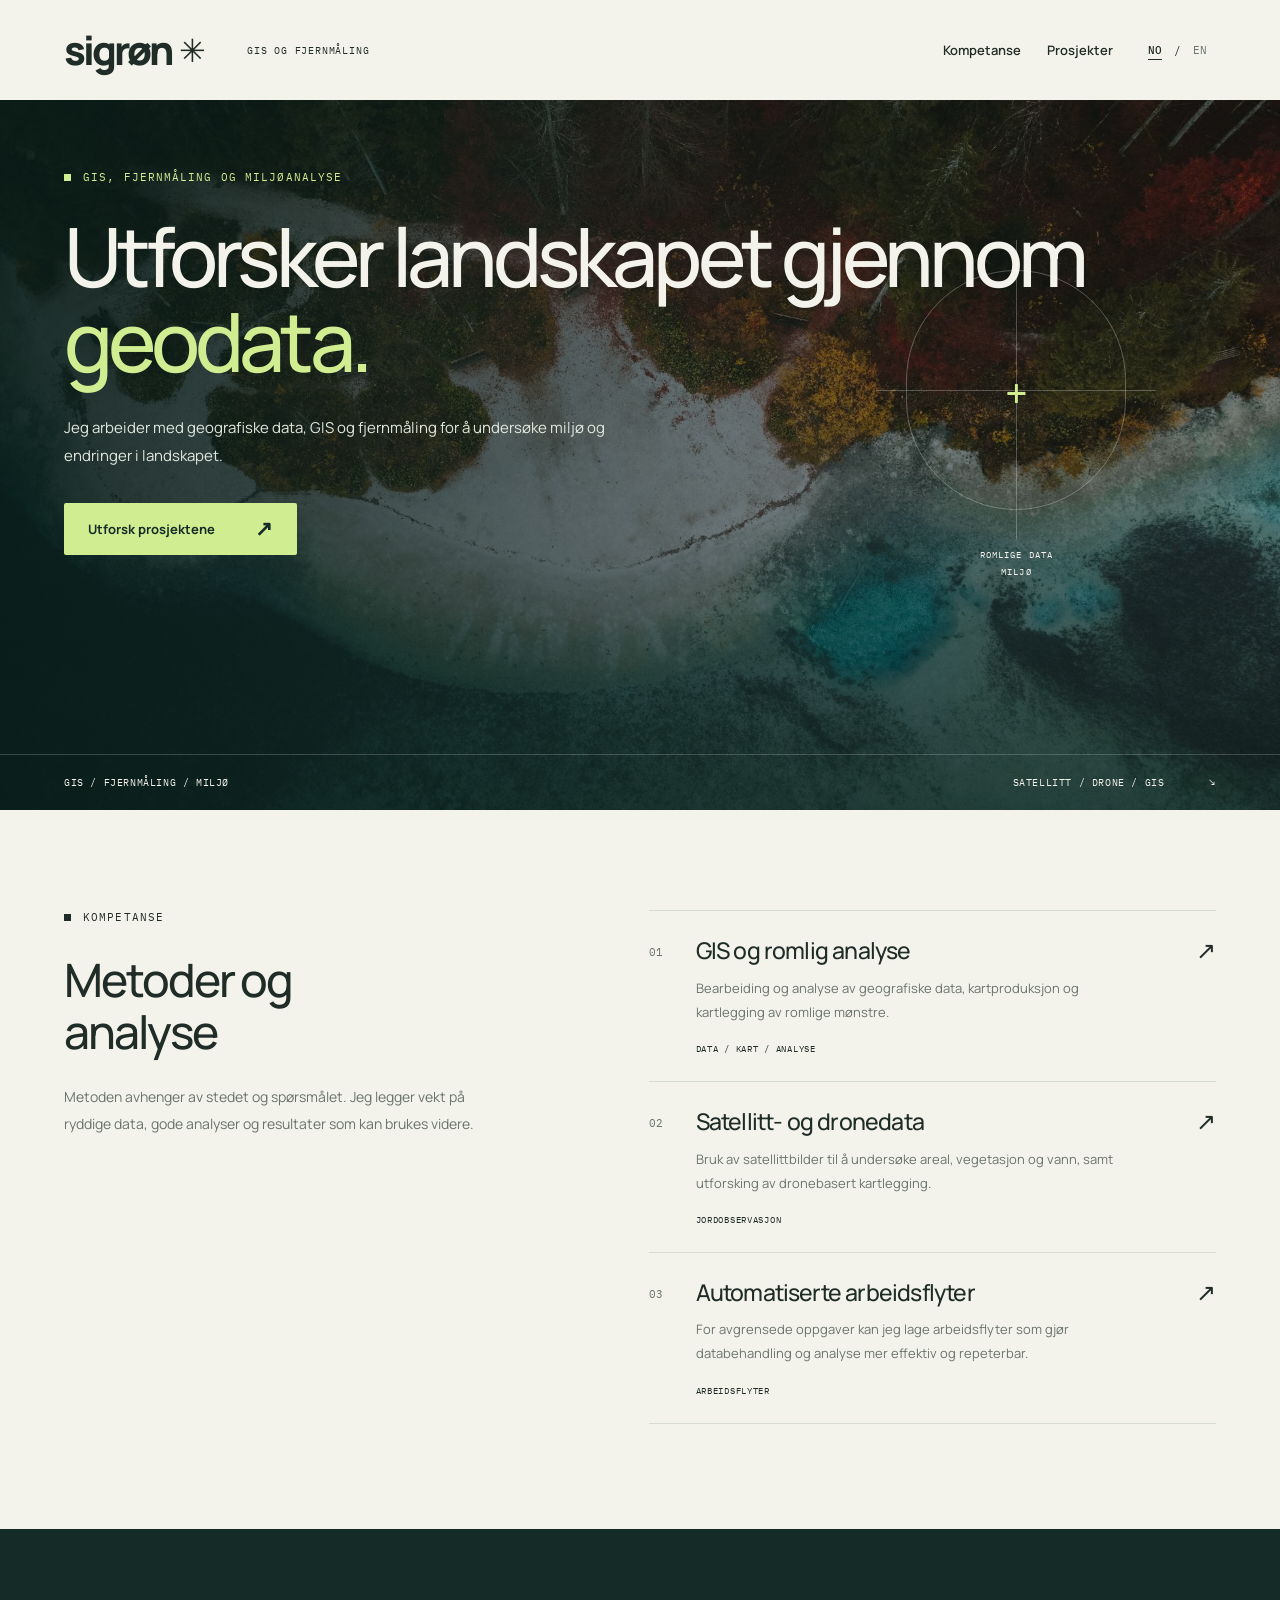
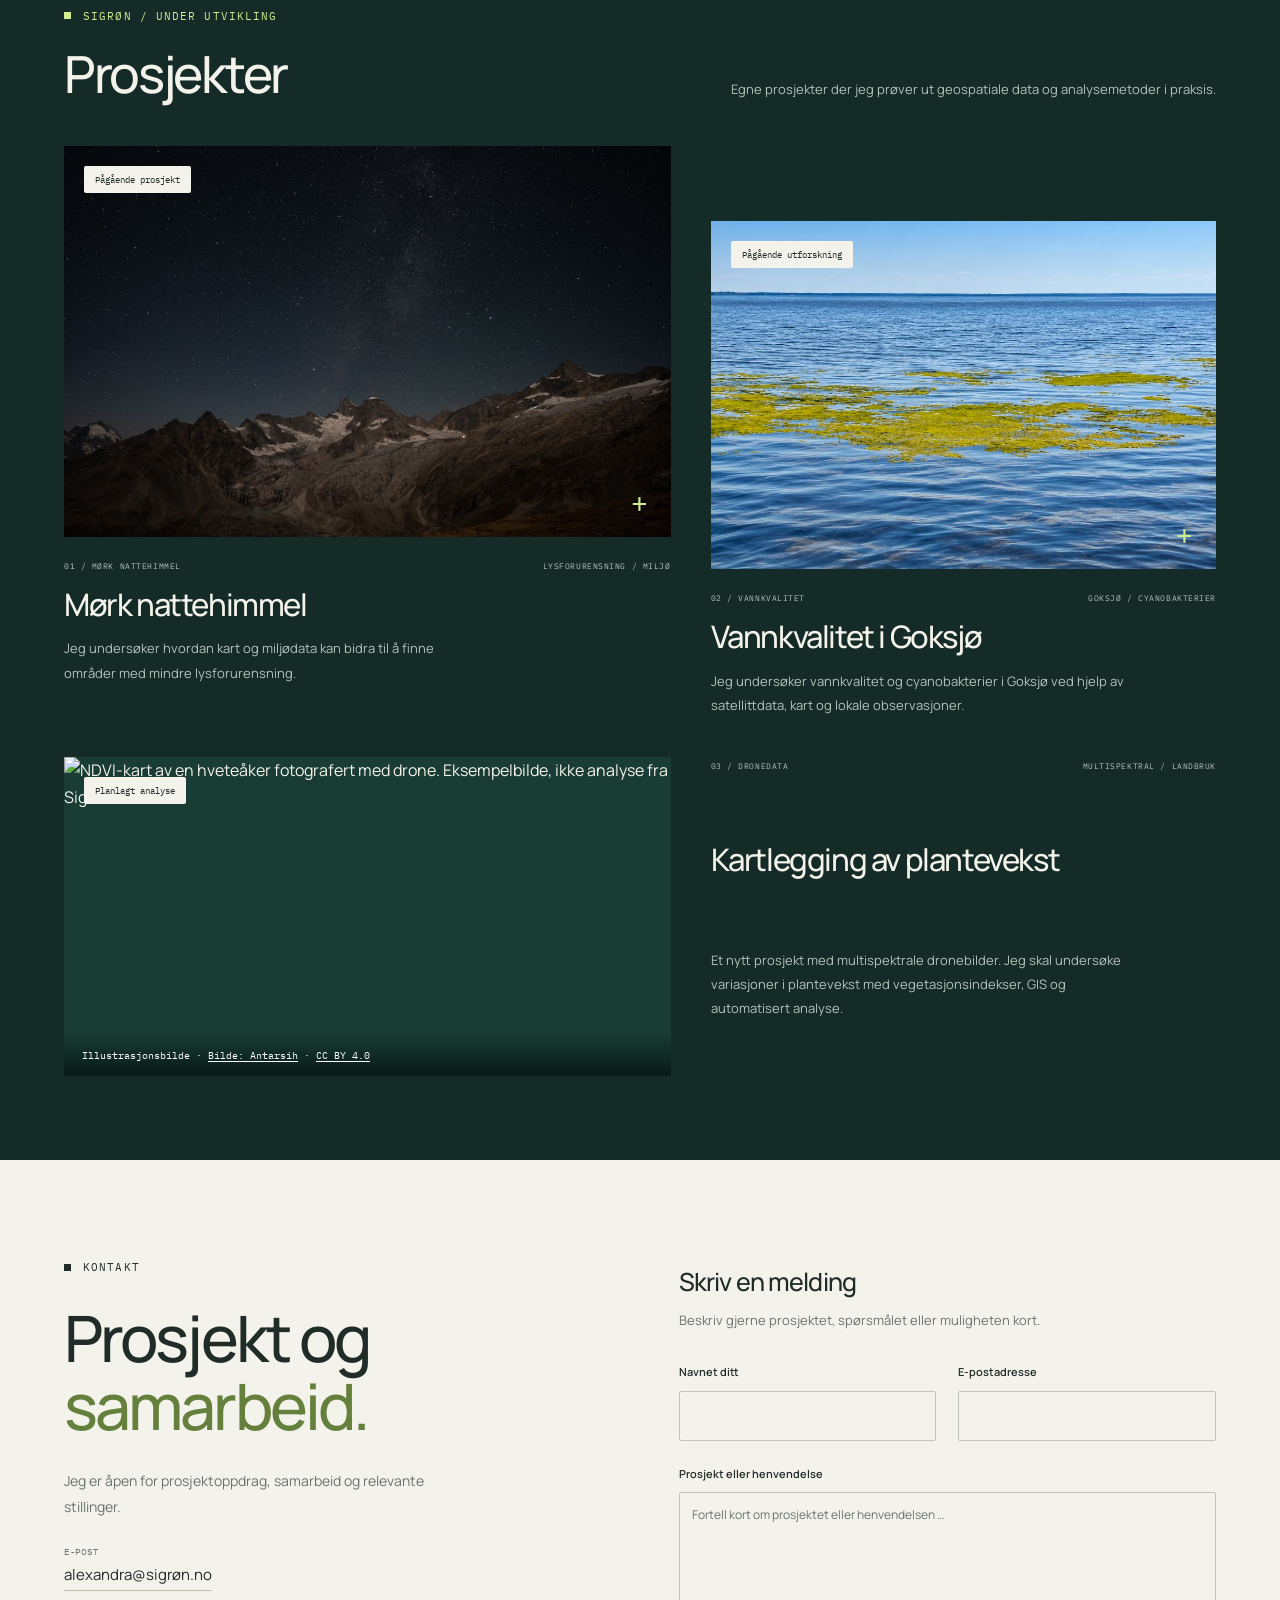
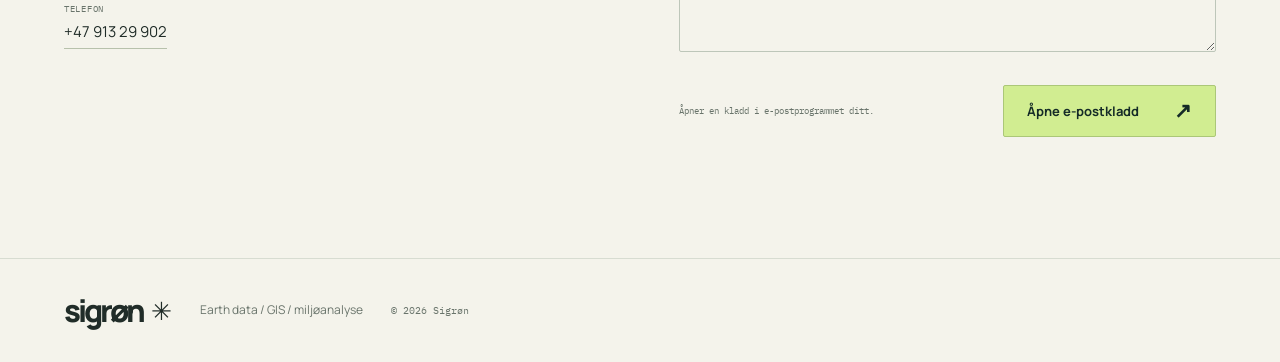
==== commit cc2cdb8b: "Refine Sigrøn homepage landscape Earth data heading" ====
--- a/index.html
+++ b/index.html
@@ -1,4 +1,4 @@
 <!DOCTYPE html><html lang="nb"><head><meta charset="utf-8"><meta name="viewport" content="width=device-width, initial-scale=1"><title>Sigrøn — GIS, fjernmåling og miljøanalyse</title><meta name="description" content="GIS og fjernmåling for miljø-, landskaps- og planprosjekter. Romlig analyse, satellitt- og dronedata og automatiserte arbeidsflyter for bestemte analysebehov."><meta property="og:title" content="Sigrøn — GIS, fjernmåling og miljøanalyse"><meta property="og:description" content="GIS og fjernmåling for miljø-, landskaps- og planprosjekter. Romlig analyse, satellitt- og dronedata og automatiserte arbeidsflyter for bestemte analysebehov."><meta property="og:type" content="website"><meta property="og:image" content="./images/aerial-lakeshore.jpg"><meta name="twitter:card" content="summary_large_image"><link rel="icon" href="./favicon.svg?v=two-peaks" type="image/svg+xml"><link rel="preconnect" href="https://fonts.googleapis.com"><link rel="preconnect" href="https://fonts.gstatic.com" crossorigin><link href="https://fonts.googleapis.com/css2?family=IBM+Plex+Mono:wght@400;500&family=Manrope:wght@400;500;600;700;800&display=swap" rel="stylesheet"><link rel="stylesheet" href="./assets/style-1.css">
 <link rel="stylesheet" href="./assets/style-2.css">
-</head><body><a class="skip" href="#main">Hopp til innhold</a><header class="site-header"><a href="./" class="brand" aria-label="Sigrøn forside" aria-current="page">sigrøn<span class="brand-mark" aria-hidden="true">✳</span></a><span class="header-note">GIS OG FJERNMÅLING</span><div class="language-switch" role="group" aria-label="Velg språk"><a href="./" lang="nb" hreflang="nb" aria-current="page" aria-label="Norsk">NO</a><span aria-hidden="true">/</span><a href="./en/" lang="en" hreflang="en" aria-label="English">EN</a></div><button class="menu-toggle" type="button" aria-expanded="false" aria-controls="navigation"><span class="menu-label">Meny</span><svg width="18" height="18" viewBox="0 0 18 18" aria-hidden="true"><path d="M2 4h14M2 9h14M2 14h14" fill="none" stroke="currentColor" stroke-width="1.5"></path></svg></button><nav id="navigation" aria-label="Hovedmeny"><a href="#expertise">Kompetanse</a><a href="#explorations">Prosjekter</a></nav></header><main id="main" data-astro-cid-7aropxhg><section class="hero" aria-labelledby="hero-title" data-astro-cid-7aropxhg><img class="hero-image" src="./images/aerial-lakeshore.jpg" width="1880" height="1058" alt="Skogkledd strandlinje og blågrønt vann sett fra luften" fetchpriority="high" data-astro-cid-7aropxhg><div class="hero-shade" data-astro-cid-7aropxhg></div><div class="hero-content wrap" data-astro-cid-7aropxhg><p class="eyebrow" data-astro-cid-7aropxhg>GIS, FJERNMÅLING OG MILJØANALYSE</p><h1 id="hero-title" data-astro-cid-7aropxhg>Utforsker jorda gjennom <span data-astro-cid-7aropxhg>data.</span></h1><p class="hero-description" data-astro-cid-7aropxhg>Jeg arbeider med geografiske data, GIS og fjernmåling for å undersøke miljø og endringer i landskapet.</p><div class="hero-actions" data-astro-cid-7aropxhg><a href="#explorations" class="button" data-astro-cid-7aropxhg>Utforsk prosjektene <span aria-hidden="true" data-astro-cid-7aropxhg>↗</span></a></div></div><div class="viewfinder" aria-hidden="true" data-astro-cid-7aropxhg><span class="viewfinder-plus" data-astro-cid-7aropxhg>+</span><span class="viewfinder-caption" data-astro-cid-7aropxhg>ROMLIGE DATA<br data-astro-cid-7aropxhg>MILJØ</span></div><div class="hero-bottom wrap" data-astro-cid-7aropxhg><span data-astro-cid-7aropxhg>GIS / FJERNMÅLING / MILJØ</span><span data-astro-cid-7aropxhg>SATELLITT / DRONE / GIS <span aria-hidden="true" data-astro-cid-7aropxhg>↘</span></span></div></section><section class="expertise wrap" id="expertise" aria-labelledby="expertise-title" data-astro-cid-7aropxhg><div class="expertise-intro" data-astro-cid-7aropxhg><p class="eyebrow" data-astro-cid-7aropxhg>Kompetanse</p><h2 class="section-title" id="expertise-title" data-astro-cid-7aropxhg>Metoder og<br data-astro-cid-7aropxhg>analyse</h2><p data-astro-cid-7aropxhg>Metoden avhenger av stedet og spørsmålet. Jeg legger vekt på ryddige data, gode analyser og resultater som kan brukes videre.</p></div><div class="service-list" data-astro-cid-7aropxhg><article class="service" data-astro-cid-7aropxhg><span class="service-number" data-astro-cid-7aropxhg>01</span><div data-astro-cid-7aropxhg><h3 data-astro-cid-7aropxhg>GIS og romlig analyse</h3><p data-astro-cid-7aropxhg>Bearbeiding og analyse av geografiske data, kartproduksjon og kartlegging av romlige mønstre.</p><span class="service-tag" data-astro-cid-7aropxhg>DATA / KART / ANALYSE</span></div><span class="service-arrow" aria-hidden="true" data-astro-cid-7aropxhg>↗</span></article><article class="service" data-astro-cid-7aropxhg><span class="service-number" data-astro-cid-7aropxhg>02</span><div data-astro-cid-7aropxhg><h3 data-astro-cid-7aropxhg>Satellitt- og dronedata</h3><p data-astro-cid-7aropxhg>Bruk av satellittbilder til å undersøke areal, vegetasjon og vann, samt utforsking av dronebasert kartlegging.</p><span class="service-tag" data-astro-cid-7aropxhg>JORDOBSERVASJON</span></div><span class="service-arrow" aria-hidden="true" data-astro-cid-7aropxhg>↗</span></article><article class="service" data-astro-cid-7aropxhg><span class="service-number" data-astro-cid-7aropxhg>03</span><div data-astro-cid-7aropxhg><h3 data-astro-cid-7aropxhg>Automatiserte arbeidsflyter</h3><p data-astro-cid-7aropxhg>For avgrensede oppgaver kan jeg lage arbeidsflyter som gjør databehandling og analyse mer effektiv og repeterbar.</p><span class="service-tag" data-astro-cid-7aropxhg>ARBEIDSFLYTER</span></div><span class="service-arrow" aria-hidden="true" data-astro-cid-7aropxhg>↗</span></article></div></section><section class="explorations wrap" id="explorations" aria-labelledby="explorations-title" data-astro-cid-7aropxhg><div class="section-heading" data-astro-cid-7aropxhg><div data-astro-cid-7aropxhg><p class="eyebrow" data-astro-cid-7aropxhg>Sigrøn / under utvikling</p><h2 class="section-title" id="explorations-title" data-astro-cid-7aropxhg>Prosjekter</h2></div><p data-astro-cid-7aropxhg>Egne prosjekter der jeg prøver ut geospatiale data og analysemetoder i praksis.</p></div><div class="project-grid" data-astro-cid-7aropxhg><article class="project project-sky" data-astro-cid-7aropxhg><div class="project-image" data-astro-cid-7aropxhg><img src="./images/dark-skies.jpg" width="940" height="627" loading="lazy" alt="Stjernehimmel over et fjellandskap" data-astro-cid-7aropxhg><span class="project-status" data-astro-cid-7aropxhg>Pågående prosjekt</span><span class="image-marker" aria-hidden="true" data-astro-cid-7aropxhg>+</span></div><div class="project-meta" data-astro-cid-7aropxhg><span data-astro-cid-7aropxhg>01 / MØRK NATTEHIMMEL</span><span data-astro-cid-7aropxhg>LYSFORURENSNING / MILJØ</span></div><h3 data-astro-cid-7aropxhg>Mørk nattehimmel</h3><p data-astro-cid-7aropxhg>Jeg undersøker hvordan kart og miljødata kan bidra til å finne områder med mindre lysforurensning.</p></article><article class="project project-water" data-astro-cid-7aropxhg><div class="project-image" data-astro-cid-7aropxhg><img src="./images/goksjo-cyanobacteria.jpg" width="1200" height="675" loading="lazy" alt="Vannoverflate med synlig cyanobakterieoppblomstring" data-astro-cid-7aropxhg><span class="project-status" data-astro-cid-7aropxhg>Pågående utforskning</span><span class="image-marker" aria-hidden="true" data-astro-cid-7aropxhg>+</span></div><div class="project-meta" data-astro-cid-7aropxhg><span data-astro-cid-7aropxhg>02 / VANNKVALITET</span><span data-astro-cid-7aropxhg>GOKSJØ / CYANOBAKTERIER</span></div><h3 data-astro-cid-7aropxhg>Vannkvalitet i Goksjø</h3><p data-astro-cid-7aropxhg>Jeg undersøker vannkvalitet og cyanobakterier i Goksjø ved hjelp av satellittdata, kart og lokale observasjoner.</p></article><article class="project project-drone" data-astro-cid-7aropxhg><div class="project-image project-image-drone" data-astro-cid-7aropxhg><img src="https://thumb.wikimedia.org/wikipedia/commons/thumb/d/d4/Agricultural_art.jpg/960px-Agricultural_art.jpg" width="960" height="678" loading="lazy" alt="NDVI-kart av en hveteåker fotografert med drone. Eksempelbilde, ikke analyse fra Sigrøn." data-astro-cid-7aropxhg><span class="drone-credit" data-astro-cid-7aropxhg>Illustrasjonsbilde · <a href="https://commons.wikimedia.org/wiki/File:Agricultural_art.jpg" target="_blank" rel="noopener noreferrer" data-astro-cid-7aropxhg>Bilde: Antarsih</a> · <a href="https://creativecommons.org/licenses/by/4.0/" target="_blank" rel="noopener noreferrer" data-astro-cid-7aropxhg>CC BY 4.0</a></span><span class="project-status" data-astro-cid-7aropxhg>Planlagt analyse</span></div><div class="project-meta" data-astro-cid-7aropxhg><span data-astro-cid-7aropxhg>03 / DRONEDATA</span><span data-astro-cid-7aropxhg>MULTISPEKTRAL / LANDBRUK</span></div><h3 data-astro-cid-7aropxhg>Kartlegging av plantevekst</h3><p data-astro-cid-7aropxhg>Et nytt prosjekt med multispektrale dronebilder. Jeg skal undersøke variasjoner i plantevekst med vegetasjonsindekser, GIS og automatisert analyse.</p></article></div></section><section class="contact wrap" id="contact" aria-labelledby="contact-title" data-astro-cid-7aropxhg><div class="contact-intro" data-astro-cid-7aropxhg><p class="eyebrow" data-astro-cid-7aropxhg>Kontakt</p><h2 id="contact-title" data-astro-cid-7aropxhg>Prosjekt og<br data-astro-cid-7aropxhg><span data-astro-cid-7aropxhg>samarbeid.</span></h2><p data-astro-cid-7aropxhg>Jeg er åpen for prosjektoppdrag, samarbeid og relevante stillinger.</p><div class="contact-details" data-astro-cid-7aropxhg><div data-astro-cid-7aropxhg><span data-astro-cid-7aropxhg>E-post</span><a href="mailto:alexandra@sigrøn.no" data-astro-cid-7aropxhg>alexandra@sigrøn.no</a></div><div data-astro-cid-7aropxhg><span data-astro-cid-7aropxhg>Telefon</span><a href="tel:+4791329902" data-astro-cid-7aropxhg>+47 913 29 902</a></div></div></div><div class="form-panel" data-astro-cid-7aropxhg><h3 data-astro-cid-7aropxhg>Skriv en melding</h3><p data-astro-cid-7aropxhg>Beskriv gjerne prosjektet, spørsmålet eller muligheten kort.</p><form data-confirmation="Takk! Forespørselen din er sendt. Jeg tar kontakt." data-sending="Sender forespørselen din …" data-error="Forespørselen kunne ikke sendes. Prøv igjen. Det du har skrevet, er fortsatt her." method="POST" action="mailto:alexandra@sigrøn.no" data-astro-cid-7aropxhg><input type="text" name="_hp" value="" tabindex="-1" autocomplete="off" aria-hidden="true" style="position:absolute;left:-9999px" data-astro-cid-7aropxhg><input type="hidden" name="_ts" value="" data-astro-cid-7aropxhg><input type="hidden" name="_form" value="kontakt" data-astro-cid-7aropxhg><input type="hidden" name="_return" value="/" data-astro-cid-7aropxhg><div class="form-row" data-astro-cid-7aropxhg><div class="field" data-astro-cid-7aropxhg><label for="name" data-astro-cid-7aropxhg>Navnet ditt</label><input id="name" name="navn" required autocomplete="name" data-astro-cid-7aropxhg></div><div class="field" data-astro-cid-7aropxhg><label for="email" data-astro-cid-7aropxhg>E-postadresse</label><input type="email" id="email" name="epost" required autocomplete="email" data-astro-cid-7aropxhg></div></div><div class="field" data-astro-cid-7aropxhg><label for="project" data-astro-cid-7aropxhg>Prosjekt eller henvendelse</label><textarea id="project" name="prosjekt" rows="5" required placeholder="Fortell kort om prosjektet eller henvendelsen …" data-astro-cid-7aropxhg></textarea></div><div class="form-submit" data-astro-cid-7aropxhg><span data-astro-cid-7aropxhg>Åpner en kladd i e-postprogrammet ditt.</span><button class="button" type="submit" data-astro-cid-7aropxhg>Åpne e-postkladd <span aria-hidden="true" data-astro-cid-7aropxhg>↗</span></button></div><p class="form-status" role="status" aria-live="polite" data-astro-cid-7aropxhg></p></form></div></section></main><script type="application/ld+json">{"@context":"https://schema.org","@type":"ProfessionalService","name":"Sigrøn","description":"GIS og fjernmåling for miljø-, landskaps- og planprosjekter. Romlig analyse, satellitt- og dronedata og automatiserte arbeidsflyter for bestemte analysebehov.","email":"alexandra@sigrøn.no","telephone":"+4791329902"}</script><footer class="site-footer"><a class="brand" href="./" aria-label="Sigrøn forside">sigrøn<span class="brand-mark" aria-hidden="true">✳</span></a><span>Earth data / GIS / miljøanalyse</span><span class="copyright">© 2026 Sigrøn</span></footer><script type="module" src="./assets/site.js"></script>
+</head><body><a class="skip" href="#main">Hopp til innhold</a><header class="site-header"><a href="./" class="brand" aria-label="Sigrøn forside" aria-current="page">sigrøn<span class="brand-mark" aria-hidden="true">✳</span></a><span class="header-note">GIS OG FJERNMÅLING</span><div class="language-switch" role="group" aria-label="Velg språk"><a href="./" lang="nb" hreflang="nb" aria-current="page" aria-label="Norsk">NO</a><span aria-hidden="true">/</span><a href="./en/" lang="en" hreflang="en" aria-label="English">EN</a></div><button class="menu-toggle" type="button" aria-expanded="false" aria-controls="navigation"><span class="menu-label">Meny</span><svg width="18" height="18" viewBox="0 0 18 18" aria-hidden="true"><path d="M2 4h14M2 9h14M2 14h14" fill="none" stroke="currentColor" stroke-width="1.5"></path></svg></button><nav id="navigation" aria-label="Hovedmeny"><a href="#expertise">Kompetanse</a><a href="#explorations">Prosjekter</a></nav></header><main id="main" data-astro-cid-7aropxhg><section class="hero" aria-labelledby="hero-title" data-astro-cid-7aropxhg><img class="hero-image" src="./images/aerial-lakeshore.jpg" width="1880" height="1058" alt="Skogkledd strandlinje og blågrønt vann sett fra luften" fetchpriority="high" data-astro-cid-7aropxhg><div class="hero-shade" data-astro-cid-7aropxhg></div><div class="hero-content wrap" data-astro-cid-7aropxhg><p class="eyebrow" data-astro-cid-7aropxhg>GIS, FJERNMÅLING OG MILJØANALYSE</p><h1 id="hero-title" data-astro-cid-7aropxhg>Utforsker landskapet gjennom <span data-astro-cid-7aropxhg>geodata.</span></h1><p class="hero-description" data-astro-cid-7aropxhg>Jeg arbeider med geografiske data, GIS og fjernmåling for å undersøke miljø og endringer i landskapet.</p><div class="hero-actions" data-astro-cid-7aropxhg><a href="#explorations" class="button" data-astro-cid-7aropxhg>Utforsk prosjektene <span aria-hidden="true" data-astro-cid-7aropxhg>↗</span></a></div></div><div class="viewfinder" aria-hidden="true" data-astro-cid-7aropxhg><span class="viewfinder-plus" data-astro-cid-7aropxhg>+</span><span class="viewfinder-caption" data-astro-cid-7aropxhg>ROMLIGE DATA<br data-astro-cid-7aropxhg>MILJØ</span></div><div class="hero-bottom wrap" data-astro-cid-7aropxhg><span data-astro-cid-7aropxhg>GIS / FJERNMÅLING / MILJØ</span><span data-astro-cid-7aropxhg>SATELLITT / DRONE / GIS <span aria-hidden="true" data-astro-cid-7aropxhg>↘</span></span></div></section><section class="expertise wrap" id="expertise" aria-labelledby="expertise-title" data-astro-cid-7aropxhg><div class="expertise-intro" data-astro-cid-7aropxhg><p class="eyebrow" data-astro-cid-7aropxhg>Kompetanse</p><h2 class="section-title" id="expertise-title" data-astro-cid-7aropxhg>Metoder og<br data-astro-cid-7aropxhg>analyse</h2><p data-astro-cid-7aropxhg>Metoden avhenger av stedet og spørsmålet. Jeg legger vekt på ryddige data, gode analyser og resultater som kan brukes videre.</p></div><div class="service-list" data-astro-cid-7aropxhg><article class="service" data-astro-cid-7aropxhg><span class="service-number" data-astro-cid-7aropxhg>01</span><div data-astro-cid-7aropxhg><h3 data-astro-cid-7aropxhg>GIS og romlig analyse</h3><p data-astro-cid-7aropxhg>Bearbeiding og analyse av geografiske data, kartproduksjon og kartlegging av romlige mønstre.</p><span class="service-tag" data-astro-cid-7aropxhg>DATA / KART / ANALYSE</span></div><span class="service-arrow" aria-hidden="true" data-astro-cid-7aropxhg>↗</span></article><article class="service" data-astro-cid-7aropxhg><span class="service-number" data-astro-cid-7aropxhg>02</span><div data-astro-cid-7aropxhg><h3 data-astro-cid-7aropxhg>Satellitt- og dronedata</h3><p data-astro-cid-7aropxhg>Bruk av satellittbilder til å undersøke areal, vegetasjon og vann, samt utforsking av dronebasert kartlegging.</p><span class="service-tag" data-astro-cid-7aropxhg>JORDOBSERVASJON</span></div><span class="service-arrow" aria-hidden="true" data-astro-cid-7aropxhg>↗</span></article><article class="service" data-astro-cid-7aropxhg><span class="service-number" data-astro-cid-7aropxhg>03</span><div data-astro-cid-7aropxhg><h3 data-astro-cid-7aropxhg>Automatiserte arbeidsflyter</h3><p data-astro-cid-7aropxhg>For avgrensede oppgaver kan jeg lage arbeidsflyter som gjør databehandling og analyse mer effektiv og repeterbar.</p><span class="service-tag" data-astro-cid-7aropxhg>ARBEIDSFLYTER</span></div><span class="service-arrow" aria-hidden="true" data-astro-cid-7aropxhg>↗</span></article></div></section><section class="explorations wrap" id="explorations" aria-labelledby="explorations-title" data-astro-cid-7aropxhg><div class="section-heading" data-astro-cid-7aropxhg><div data-astro-cid-7aropxhg><p class="eyebrow" data-astro-cid-7aropxhg>Sigrøn / under utvikling</p><h2 class="section-title" id="explorations-title" data-astro-cid-7aropxhg>Prosjekter</h2></div><p data-astro-cid-7aropxhg>Egne prosjekter der jeg prøver ut geospatiale data og analysemetoder i praksis.</p></div><div class="project-grid" data-astro-cid-7aropxhg><article class="project project-sky" data-astro-cid-7aropxhg><div class="project-image" data-astro-cid-7aropxhg><img src="./images/dark-skies.jpg" width="940" height="627" loading="lazy" alt="Stjernehimmel over et fjellandskap" data-astro-cid-7aropxhg><span class="project-status" data-astro-cid-7aropxhg>Pågående prosjekt</span><span class="image-marker" aria-hidden="true" data-astro-cid-7aropxhg>+</span></div><div class="project-meta" data-astro-cid-7aropxhg><span data-astro-cid-7aropxhg>01 / MØRK NATTEHIMMEL</span><span data-astro-cid-7aropxhg>LYSFORURENSNING / MILJØ</span></div><h3 data-astro-cid-7aropxhg>Mørk nattehimmel</h3><p data-astro-cid-7aropxhg>Jeg undersøker hvordan kart og miljødata kan bidra til å finne områder med mindre lysforurensning.</p></article><article class="project project-water" data-astro-cid-7aropxhg><div class="project-image" data-astro-cid-7aropxhg><img src="./images/goksjo-cyanobacteria.jpg" width="1200" height="675" loading="lazy" alt="Vannoverflate med synlig cyanobakterieoppblomstring" data-astro-cid-7aropxhg><span class="project-status" data-astro-cid-7aropxhg>Pågående utforskning</span><span class="image-marker" aria-hidden="true" data-astro-cid-7aropxhg>+</span></div><div class="project-meta" data-astro-cid-7aropxhg><span data-astro-cid-7aropxhg>02 / VANNKVALITET</span><span data-astro-cid-7aropxhg>GOKSJØ / CYANOBAKTERIER</span></div><h3 data-astro-cid-7aropxhg>Vannkvalitet i Goksjø</h3><p data-astro-cid-7aropxhg>Jeg undersøker vannkvalitet og cyanobakterier i Goksjø ved hjelp av satellittdata, kart og lokale observasjoner.</p></article><article class="project project-drone" data-astro-cid-7aropxhg><div class="project-image project-image-drone" data-astro-cid-7aropxhg><img src="https://thumb.wikimedia.org/wikipedia/commons/thumb/d/d4/Agricultural_art.jpg/960px-Agricultural_art.jpg" width="960" height="678" loading="lazy" alt="NDVI-kart av en hveteåker fotografert med drone. Eksempelbilde, ikke analyse fra Sigrøn." data-astro-cid-7aropxhg><span class="drone-credit" data-astro-cid-7aropxhg>Illustrasjonsbilde · <a href="https://commons.wikimedia.org/wiki/File:Agricultural_art.jpg" target="_blank" rel="noopener noreferrer" data-astro-cid-7aropxhg>Bilde: Antarsih</a> · <a href="https://creativecommons.org/licenses/by/4.0/" target="_blank" rel="noopener noreferrer" data-astro-cid-7aropxhg>CC BY 4.0</a></span><span class="project-status" data-astro-cid-7aropxhg>Planlagt analyse</span></div><div class="project-meta" data-astro-cid-7aropxhg><span data-astro-cid-7aropxhg>03 / DRONEDATA</span><span data-astro-cid-7aropxhg>MULTISPEKTRAL / LANDBRUK</span></div><h3 data-astro-cid-7aropxhg>Kartlegging av plantevekst</h3><p data-astro-cid-7aropxhg>Et nytt prosjekt med multispektrale dronebilder. Jeg skal undersøke variasjoner i plantevekst med vegetasjonsindekser, GIS og automatisert analyse.</p></article></div></section><section class="contact wrap" id="contact" aria-labelledby="contact-title" data-astro-cid-7aropxhg><div class="contact-intro" data-astro-cid-7aropxhg><p class="eyebrow" data-astro-cid-7aropxhg>Kontakt</p><h2 id="contact-title" data-astro-cid-7aropxhg>Prosjekt og<br data-astro-cid-7aropxhg><span data-astro-cid-7aropxhg>samarbeid.</span></h2><p data-astro-cid-7aropxhg>Jeg er åpen for prosjektoppdrag, samarbeid og relevante stillinger.</p><div class="contact-details" data-astro-cid-7aropxhg><div data-astro-cid-7aropxhg><span data-astro-cid-7aropxhg>E-post</span><a href="mailto:alexandra@sigrøn.no" data-astro-cid-7aropxhg>alexandra@sigrøn.no</a></div><div data-astro-cid-7aropxhg><span data-astro-cid-7aropxhg>Telefon</span><a href="tel:+4791329902" data-astro-cid-7aropxhg>+47 913 29 902</a></div></div></div><div class="form-panel" data-astro-cid-7aropxhg><h3 data-astro-cid-7aropxhg>Skriv en melding</h3><p data-astro-cid-7aropxhg>Beskriv gjerne prosjektet, spørsmålet eller muligheten kort.</p><form data-confirmation="Takk! Forespørselen din er sendt. Jeg tar kontakt." data-sending="Sender forespørselen din …" data-error="Forespørselen kunne ikke sendes. Prøv igjen. Det du har skrevet, er fortsatt her." method="POST" action="mailto:alexandra@sigrøn.no" data-astro-cid-7aropxhg><input type="text" name="_hp" value="" tabindex="-1" autocomplete="off" aria-hidden="true" style="position:absolute;left:-9999px" data-astro-cid-7aropxhg><input type="hidden" name="_ts" value="" data-astro-cid-7aropxhg><input type="hidden" name="_form" value="kontakt" data-astro-cid-7aropxhg><input type="hidden" name="_return" value="/" data-astro-cid-7aropxhg><div class="form-row" data-astro-cid-7aropxhg><div class="field" data-astro-cid-7aropxhg><label for="name" data-astro-cid-7aropxhg>Navnet ditt</label><input id="name" name="navn" required autocomplete="name" data-astro-cid-7aropxhg></div><div class="field" data-astro-cid-7aropxhg><label for="email" data-astro-cid-7aropxhg>E-postadresse</label><input type="email" id="email" name="epost" required autocomplete="email" data-astro-cid-7aropxhg></div></div><div class="field" data-astro-cid-7aropxhg><label for="project" data-astro-cid-7aropxhg>Prosjekt eller henvendelse</label><textarea id="project" name="prosjekt" rows="5" required placeholder="Fortell kort om prosjektet eller henvendelsen …" data-astro-cid-7aropxhg></textarea></div><div class="form-submit" data-astro-cid-7aropxhg><span data-astro-cid-7aropxhg>Åpner en kladd i e-postprogrammet ditt.</span><button class="button" type="submit" data-astro-cid-7aropxhg>Åpne e-postkladd <span aria-hidden="true" data-astro-cid-7aropxhg>↗</span></button></div><p class="form-status" role="status" aria-live="polite" data-astro-cid-7aropxhg></p></form></div></section></main><script type="application/ld+json">{"@context":"https://schema.org","@type":"ProfessionalService","name":"Sigrøn","description":"GIS og fjernmåling for miljø-, landskaps- og planprosjekter. Romlig analyse, satellitt- og dronedata og automatiserte arbeidsflyter for bestemte analysebehov.","email":"alexandra@sigrøn.no","telephone":"+4791329902"}</script><footer class="site-footer"><a class="brand" href="./" aria-label="Sigrøn forside">sigrøn<span class="brand-mark" aria-hidden="true">✳</span></a><span>Earth data / GIS / miljøanalyse</span><span class="copyright">© 2026 Sigrøn</span></footer><script type="module" src="./assets/site.js"></script>
 </body></html>
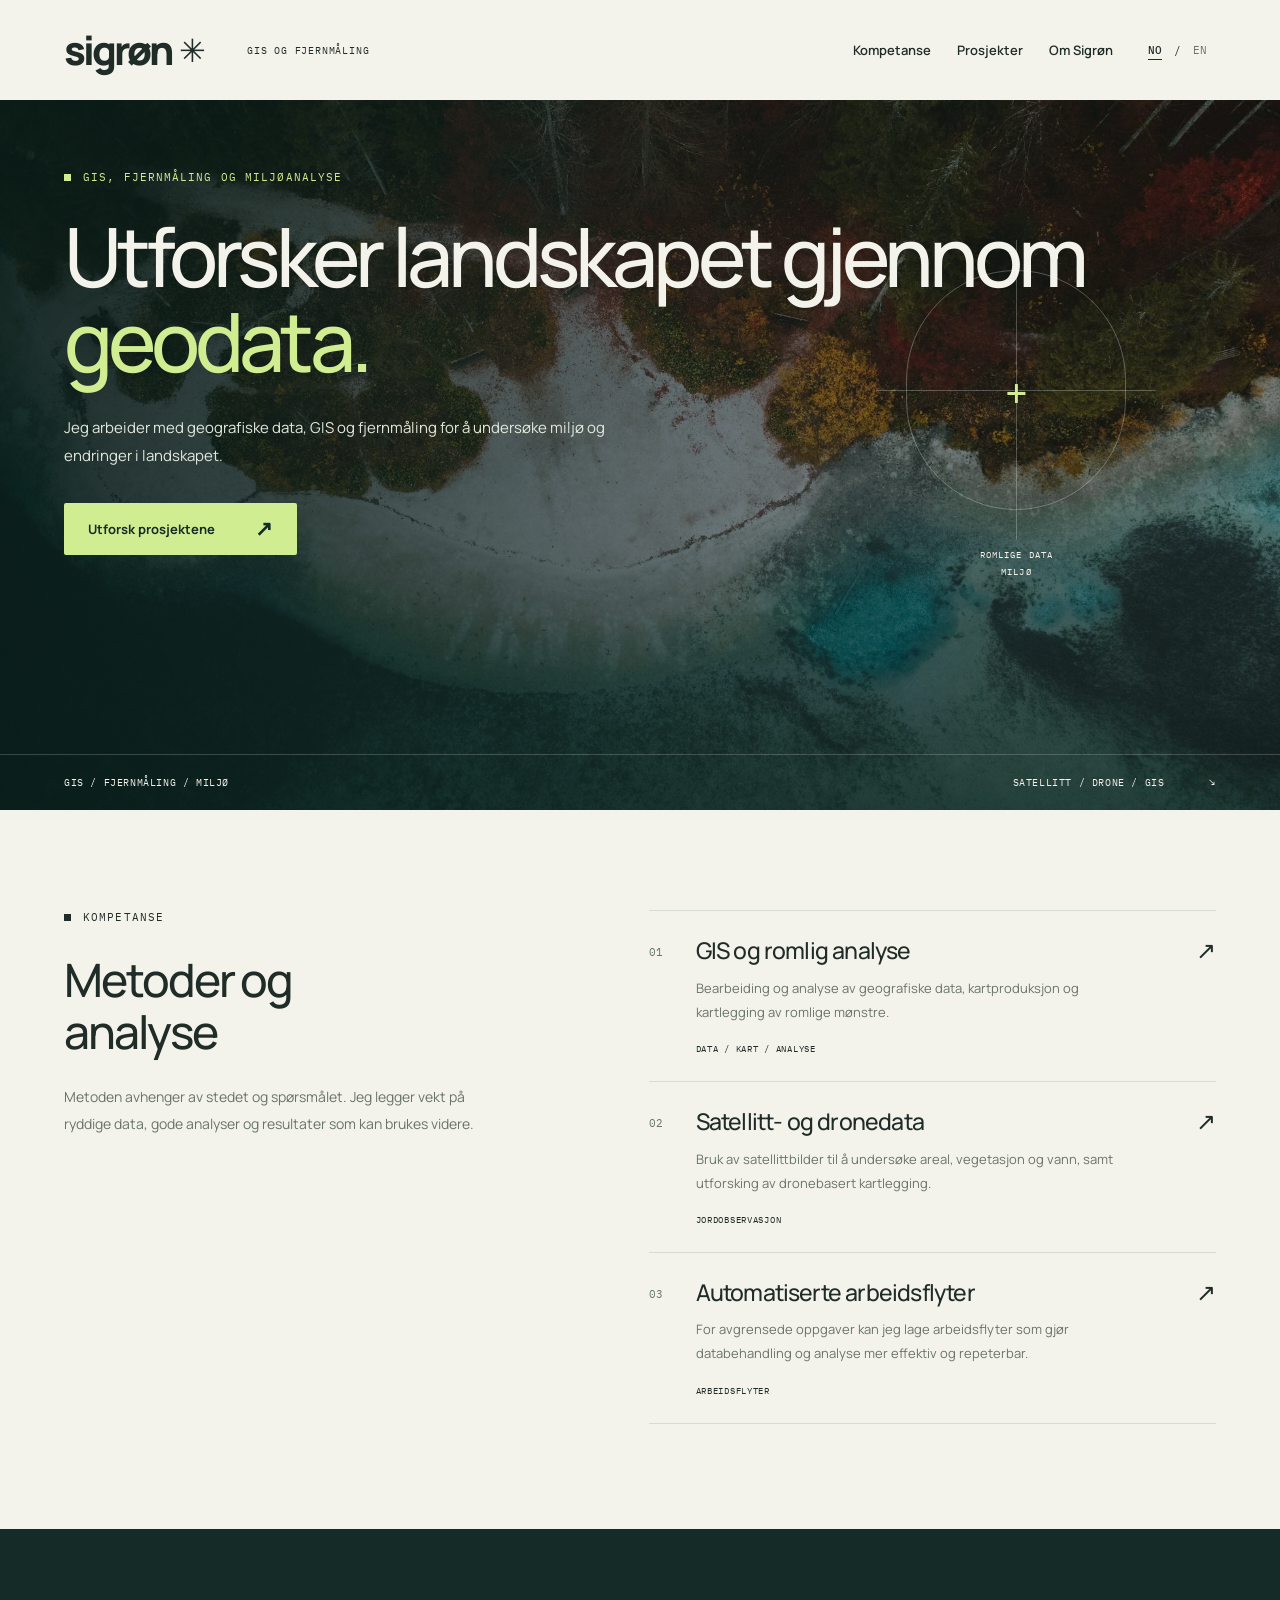
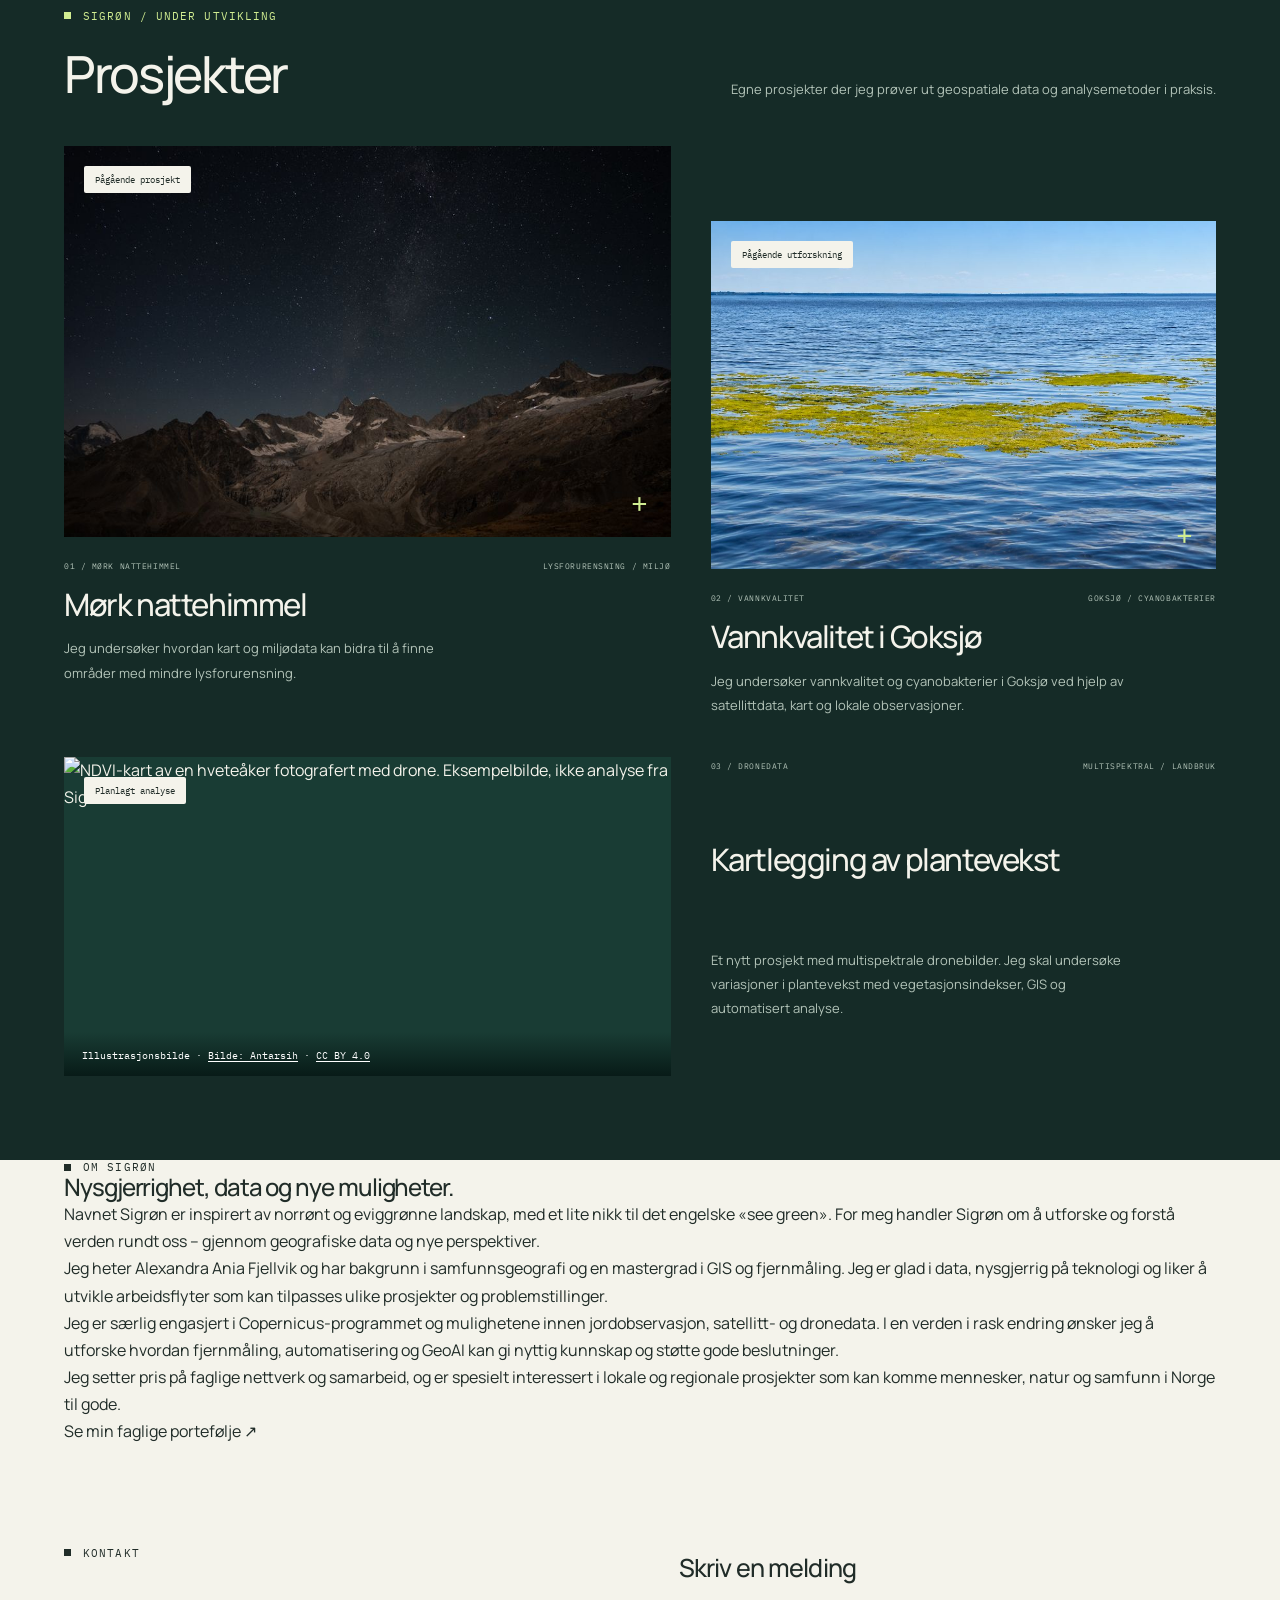
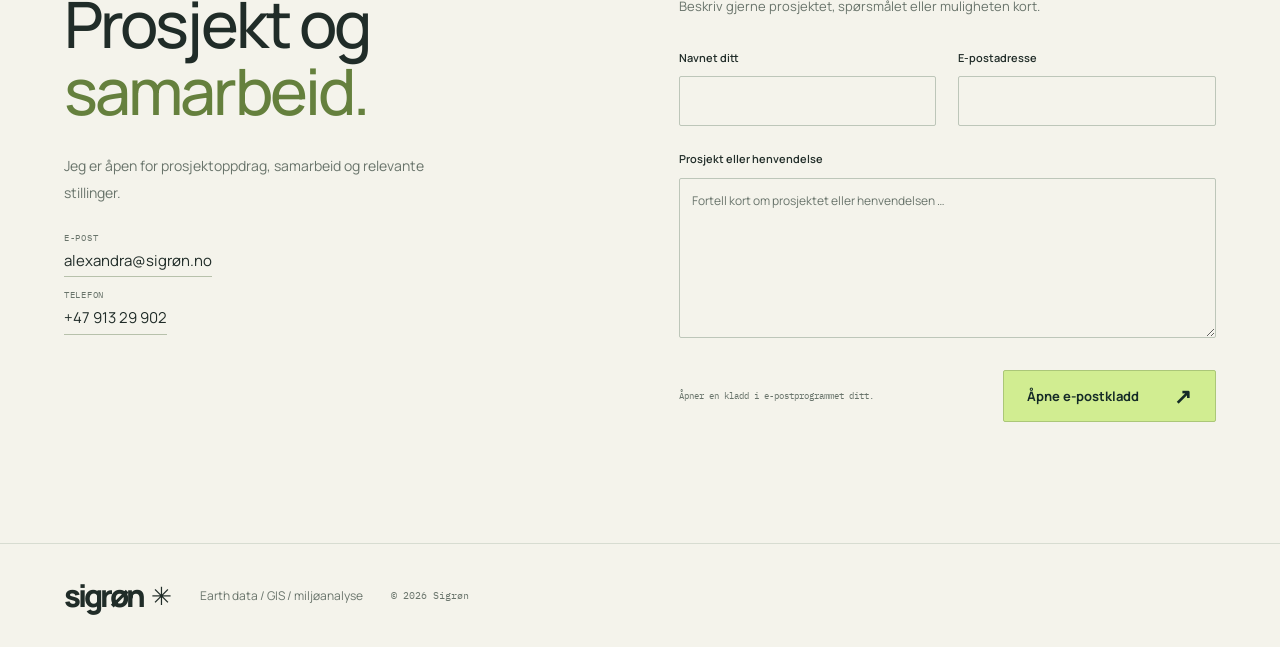
==== commit b97bd830: "Add bilingual About Sigrøn story and portfolio link" ====
--- a/index.html
+++ b/index.html
@@ -1,4 +1,4 @@
 <!DOCTYPE html><html lang="nb"><head><meta charset="utf-8"><meta name="viewport" content="width=device-width, initial-scale=1"><title>Sigrøn — GIS, fjernmåling og miljøanalyse</title><meta name="description" content="GIS og fjernmåling for miljø-, landskaps- og planprosjekter. Romlig analyse, satellitt- og dronedata og automatiserte arbeidsflyter for bestemte analysebehov."><meta property="og:title" content="Sigrøn — GIS, fjernmåling og miljøanalyse"><meta property="og:description" content="GIS og fjernmåling for miljø-, landskaps- og planprosjekter. Romlig analyse, satellitt- og dronedata og automatiserte arbeidsflyter for bestemte analysebehov."><meta property="og:type" content="website"><meta property="og:image" content="./images/aerial-lakeshore.jpg"><meta name="twitter:card" content="summary_large_image"><link rel="icon" href="./favicon.svg?v=two-peaks" type="image/svg+xml"><link rel="preconnect" href="https://fonts.googleapis.com"><link rel="preconnect" href="https://fonts.gstatic.com" crossorigin><link href="https://fonts.googleapis.com/css2?family=IBM+Plex+Mono:wght@400;500&family=Manrope:wght@400;500;600;700;800&display=swap" rel="stylesheet"><link rel="stylesheet" href="./assets/style-1.css">
 <link rel="stylesheet" href="./assets/style-2.css">
-</head><body><a class="skip" href="#main">Hopp til innhold</a><header class="site-header"><a href="./" class="brand" aria-label="Sigrøn forside" aria-current="page">sigrøn<span class="brand-mark" aria-hidden="true">✳</span></a><span class="header-note">GIS OG FJERNMÅLING</span><div class="language-switch" role="group" aria-label="Velg språk"><a href="./" lang="nb" hreflang="nb" aria-current="page" aria-label="Norsk">NO</a><span aria-hidden="true">/</span><a href="./en/" lang="en" hreflang="en" aria-label="English">EN</a></div><button class="menu-toggle" type="button" aria-expanded="false" aria-controls="navigation"><span class="menu-label">Meny</span><svg width="18" height="18" viewBox="0 0 18 18" aria-hidden="true"><path d="M2 4h14M2 9h14M2 14h14" fill="none" stroke="currentColor" stroke-width="1.5"></path></svg></button><nav id="navigation" aria-label="Hovedmeny"><a href="#expertise">Kompetanse</a><a href="#explorations">Prosjekter</a></nav></header><main id="main" data-astro-cid-7aropxhg><section class="hero" aria-labelledby="hero-title" data-astro-cid-7aropxhg><img class="hero-image" src="./images/aerial-lakeshore.jpg" width="1880" height="1058" alt="Skogkledd strandlinje og blågrønt vann sett fra luften" fetchpriority="high" data-astro-cid-7aropxhg><div class="hero-shade" data-astro-cid-7aropxhg></div><div class="hero-content wrap" data-astro-cid-7aropxhg><p class="eyebrow" data-astro-cid-7aropxhg>GIS, FJERNMÅLING OG MILJØANALYSE</p><h1 id="hero-title" data-astro-cid-7aropxhg>Utforsker landskapet gjennom <span data-astro-cid-7aropxhg>geodata.</span></h1><p class="hero-description" data-astro-cid-7aropxhg>Jeg arbeider med geografiske data, GIS og fjernmåling for å undersøke miljø og endringer i landskapet.</p><div class="hero-actions" data-astro-cid-7aropxhg><a href="#explorations" class="button" data-astro-cid-7aropxhg>Utforsk prosjektene <span aria-hidden="true" data-astro-cid-7aropxhg>↗</span></a></div></div><div class="viewfinder" aria-hidden="true" data-astro-cid-7aropxhg><span class="viewfinder-plus" data-astro-cid-7aropxhg>+</span><span class="viewfinder-caption" data-astro-cid-7aropxhg>ROMLIGE DATA<br data-astro-cid-7aropxhg>MILJØ</span></div><div class="hero-bottom wrap" data-astro-cid-7aropxhg><span data-astro-cid-7aropxhg>GIS / FJERNMÅLING / MILJØ</span><span data-astro-cid-7aropxhg>SATELLITT / DRONE / GIS <span aria-hidden="true" data-astro-cid-7aropxhg>↘</span></span></div></section><section class="expertise wrap" id="expertise" aria-labelledby="expertise-title" data-astro-cid-7aropxhg><div class="expertise-intro" data-astro-cid-7aropxhg><p class="eyebrow" data-astro-cid-7aropxhg>Kompetanse</p><h2 class="section-title" id="expertise-title" data-astro-cid-7aropxhg>Metoder og<br data-astro-cid-7aropxhg>analyse</h2><p data-astro-cid-7aropxhg>Metoden avhenger av stedet og spørsmålet. Jeg legger vekt på ryddige data, gode analyser og resultater som kan brukes videre.</p></div><div class="service-list" data-astro-cid-7aropxhg><article class="service" data-astro-cid-7aropxhg><span class="service-number" data-astro-cid-7aropxhg>01</span><div data-astro-cid-7aropxhg><h3 data-astro-cid-7aropxhg>GIS og romlig analyse</h3><p data-astro-cid-7aropxhg>Bearbeiding og analyse av geografiske data, kartproduksjon og kartlegging av romlige mønstre.</p><span class="service-tag" data-astro-cid-7aropxhg>DATA / KART / ANALYSE</span></div><span class="service-arrow" aria-hidden="true" data-astro-cid-7aropxhg>↗</span></article><article class="service" data-astro-cid-7aropxhg><span class="service-number" data-astro-cid-7aropxhg>02</span><div data-astro-cid-7aropxhg><h3 data-astro-cid-7aropxhg>Satellitt- og dronedata</h3><p data-astro-cid-7aropxhg>Bruk av satellittbilder til å undersøke areal, vegetasjon og vann, samt utforsking av dronebasert kartlegging.</p><span class="service-tag" data-astro-cid-7aropxhg>JORDOBSERVASJON</span></div><span class="service-arrow" aria-hidden="true" data-astro-cid-7aropxhg>↗</span></article><article class="service" data-astro-cid-7aropxhg><span class="service-number" data-astro-cid-7aropxhg>03</span><div data-astro-cid-7aropxhg><h3 data-astro-cid-7aropxhg>Automatiserte arbeidsflyter</h3><p data-astro-cid-7aropxhg>For avgrensede oppgaver kan jeg lage arbeidsflyter som gjør databehandling og analyse mer effektiv og repeterbar.</p><span class="service-tag" data-astro-cid-7aropxhg>ARBEIDSFLYTER</span></div><span class="service-arrow" aria-hidden="true" data-astro-cid-7aropxhg>↗</span></article></div></section><section class="explorations wrap" id="explorations" aria-labelledby="explorations-title" data-astro-cid-7aropxhg><div class="section-heading" data-astro-cid-7aropxhg><div data-astro-cid-7aropxhg><p class="eyebrow" data-astro-cid-7aropxhg>Sigrøn / under utvikling</p><h2 class="section-title" id="explorations-title" data-astro-cid-7aropxhg>Prosjekter</h2></div><p data-astro-cid-7aropxhg>Egne prosjekter der jeg prøver ut geospatiale data og analysemetoder i praksis.</p></div><div class="project-grid" data-astro-cid-7aropxhg><article class="project project-sky" data-astro-cid-7aropxhg><div class="project-image" data-astro-cid-7aropxhg><img src="./images/dark-skies.jpg" width="940" height="627" loading="lazy" alt="Stjernehimmel over et fjellandskap" data-astro-cid-7aropxhg><span class="project-status" data-astro-cid-7aropxhg>Pågående prosjekt</span><span class="image-marker" aria-hidden="true" data-astro-cid-7aropxhg>+</span></div><div class="project-meta" data-astro-cid-7aropxhg><span data-astro-cid-7aropxhg>01 / MØRK NATTEHIMMEL</span><span data-astro-cid-7aropxhg>LYSFORURENSNING / MILJØ</span></div><h3 data-astro-cid-7aropxhg>Mørk nattehimmel</h3><p data-astro-cid-7aropxhg>Jeg undersøker hvordan kart og miljødata kan bidra til å finne områder med mindre lysforurensning.</p></article><article class="project project-water" data-astro-cid-7aropxhg><div class="project-image" data-astro-cid-7aropxhg><img src="./images/goksjo-cyanobacteria.jpg" width="1200" height="675" loading="lazy" alt="Vannoverflate med synlig cyanobakterieoppblomstring" data-astro-cid-7aropxhg><span class="project-status" data-astro-cid-7aropxhg>Pågående utforskning</span><span class="image-marker" aria-hidden="true" data-astro-cid-7aropxhg>+</span></div><div class="project-meta" data-astro-cid-7aropxhg><span data-astro-cid-7aropxhg>02 / VANNKVALITET</span><span data-astro-cid-7aropxhg>GOKSJØ / CYANOBAKTERIER</span></div><h3 data-astro-cid-7aropxhg>Vannkvalitet i Goksjø</h3><p data-astro-cid-7aropxhg>Jeg undersøker vannkvalitet og cyanobakterier i Goksjø ved hjelp av satellittdata, kart og lokale observasjoner.</p></article><article class="project project-drone" data-astro-cid-7aropxhg><div class="project-image project-image-drone" data-astro-cid-7aropxhg><img src="https://thumb.wikimedia.org/wikipedia/commons/thumb/d/d4/Agricultural_art.jpg/960px-Agricultural_art.jpg" width="960" height="678" loading="lazy" alt="NDVI-kart av en hveteåker fotografert med drone. Eksempelbilde, ikke analyse fra Sigrøn." data-astro-cid-7aropxhg><span class="drone-credit" data-astro-cid-7aropxhg>Illustrasjonsbilde · <a href="https://commons.wikimedia.org/wiki/File:Agricultural_art.jpg" target="_blank" rel="noopener noreferrer" data-astro-cid-7aropxhg>Bilde: Antarsih</a> · <a href="https://creativecommons.org/licenses/by/4.0/" target="_blank" rel="noopener noreferrer" data-astro-cid-7aropxhg>CC BY 4.0</a></span><span class="project-status" data-astro-cid-7aropxhg>Planlagt analyse</span></div><div class="project-meta" data-astro-cid-7aropxhg><span data-astro-cid-7aropxhg>03 / DRONEDATA</span><span data-astro-cid-7aropxhg>MULTISPEKTRAL / LANDBRUK</span></div><h3 data-astro-cid-7aropxhg>Kartlegging av plantevekst</h3><p data-astro-cid-7aropxhg>Et nytt prosjekt med multispektrale dronebilder. Jeg skal undersøke variasjoner i plantevekst med vegetasjonsindekser, GIS og automatisert analyse.</p></article></div></section><section class="contact wrap" id="contact" aria-labelledby="contact-title" data-astro-cid-7aropxhg><div class="contact-intro" data-astro-cid-7aropxhg><p class="eyebrow" data-astro-cid-7aropxhg>Kontakt</p><h2 id="contact-title" data-astro-cid-7aropxhg>Prosjekt og<br data-astro-cid-7aropxhg><span data-astro-cid-7aropxhg>samarbeid.</span></h2><p data-astro-cid-7aropxhg>Jeg er åpen for prosjektoppdrag, samarbeid og relevante stillinger.</p><div class="contact-details" data-astro-cid-7aropxhg><div data-astro-cid-7aropxhg><span data-astro-cid-7aropxhg>E-post</span><a href="mailto:alexandra@sigrøn.no" data-astro-cid-7aropxhg>alexandra@sigrøn.no</a></div><div data-astro-cid-7aropxhg><span data-astro-cid-7aropxhg>Telefon</span><a href="tel:+4791329902" data-astro-cid-7aropxhg>+47 913 29 902</a></div></div></div><div class="form-panel" data-astro-cid-7aropxhg><h3 data-astro-cid-7aropxhg>Skriv en melding</h3><p data-astro-cid-7aropxhg>Beskriv gjerne prosjektet, spørsmålet eller muligheten kort.</p><form data-confirmation="Takk! Forespørselen din er sendt. Jeg tar kontakt." data-sending="Sender forespørselen din …" data-error="Forespørselen kunne ikke sendes. Prøv igjen. Det du har skrevet, er fortsatt her." method="POST" action="mailto:alexandra@sigrøn.no" data-astro-cid-7aropxhg><input type="text" name="_hp" value="" tabindex="-1" autocomplete="off" aria-hidden="true" style="position:absolute;left:-9999px" data-astro-cid-7aropxhg><input type="hidden" name="_ts" value="" data-astro-cid-7aropxhg><input type="hidden" name="_form" value="kontakt" data-astro-cid-7aropxhg><input type="hidden" name="_return" value="/" data-astro-cid-7aropxhg><div class="form-row" data-astro-cid-7aropxhg><div class="field" data-astro-cid-7aropxhg><label for="name" data-astro-cid-7aropxhg>Navnet ditt</label><input id="name" name="navn" required autocomplete="name" data-astro-cid-7aropxhg></div><div class="field" data-astro-cid-7aropxhg><label for="email" data-astro-cid-7aropxhg>E-postadresse</label><input type="email" id="email" name="epost" required autocomplete="email" data-astro-cid-7aropxhg></div></div><div class="field" data-astro-cid-7aropxhg><label for="project" data-astro-cid-7aropxhg>Prosjekt eller henvendelse</label><textarea id="project" name="prosjekt" rows="5" required placeholder="Fortell kort om prosjektet eller henvendelsen …" data-astro-cid-7aropxhg></textarea></div><div class="form-submit" data-astro-cid-7aropxhg><span data-astro-cid-7aropxhg>Åpner en kladd i e-postprogrammet ditt.</span><button class="button" type="submit" data-astro-cid-7aropxhg>Åpne e-postkladd <span aria-hidden="true" data-astro-cid-7aropxhg>↗</span></button></div><p class="form-status" role="status" aria-live="polite" data-astro-cid-7aropxhg></p></form></div></section></main><script type="application/ld+json">{"@context":"https://schema.org","@type":"ProfessionalService","name":"Sigrøn","description":"GIS og fjernmåling for miljø-, landskaps- og planprosjekter. Romlig analyse, satellitt- og dronedata og automatiserte arbeidsflyter for bestemte analysebehov.","email":"alexandra@sigrøn.no","telephone":"+4791329902"}</script><footer class="site-footer"><a class="brand" href="./" aria-label="Sigrøn forside">sigrøn<span class="brand-mark" aria-hidden="true">✳</span></a><span>Earth data / GIS / miljøanalyse</span><span class="copyright">© 2026 Sigrøn</span></footer><script type="module" src="./assets/site.js"></script>
+</head><body><a class="skip" href="#main">Hopp til innhold</a><header class="site-header"><a href="./" class="brand" aria-label="Sigrøn forside" aria-current="page">sigrøn<span class="brand-mark" aria-hidden="true">✳</span></a><span class="header-note">GIS OG FJERNMÅLING</span><div class="language-switch" role="group" aria-label="Velg språk"><a href="./" lang="nb" hreflang="nb" aria-current="page" aria-label="Norsk">NO</a><span aria-hidden="true">/</span><a href="./en/" lang="en" hreflang="en" aria-label="English">EN</a></div><button class="menu-toggle" type="button" aria-expanded="false" aria-controls="navigation"><span class="menu-label">Meny</span><svg width="18" height="18" viewBox="0 0 18 18" aria-hidden="true"><path d="M2 4h14M2 9h14M2 14h14" fill="none" stroke="currentColor" stroke-width="1.5"></path></svg></button><nav id="navigation" aria-label="Hovedmeny"><a href="#expertise">Kompetanse</a><a href="#explorations">Prosjekter</a><a href="#about">Om Sigrøn</a></nav></header><main id="main" data-astro-cid-7aropxhg><section class="hero" aria-labelledby="hero-title" data-astro-cid-7aropxhg><img class="hero-image" src="./images/aerial-lakeshore.jpg" width="1880" height="1058" alt="Skogkledd strandlinje og blågrønt vann sett fra luften" fetchpriority="high" data-astro-cid-7aropxhg><div class="hero-shade" data-astro-cid-7aropxhg></div><div class="hero-content wrap" data-astro-cid-7aropxhg><p class="eyebrow" data-astro-cid-7aropxhg>GIS, FJERNMÅLING OG MILJØANALYSE</p><h1 id="hero-title" data-astro-cid-7aropxhg>Utforsker landskapet gjennom <span data-astro-cid-7aropxhg>geodata.</span></h1><p class="hero-description" data-astro-cid-7aropxhg>Jeg arbeider med geografiske data, GIS og fjernmåling for å undersøke miljø og endringer i landskapet.</p><div class="hero-actions" data-astro-cid-7aropxhg><a href="#explorations" class="button" data-astro-cid-7aropxhg>Utforsk prosjektene <span aria-hidden="true" data-astro-cid-7aropxhg>↗</span></a></div></div><div class="viewfinder" aria-hidden="true" data-astro-cid-7aropxhg><span class="viewfinder-plus" data-astro-cid-7aropxhg>+</span><span class="viewfinder-caption" data-astro-cid-7aropxhg>ROMLIGE DATA<br data-astro-cid-7aropxhg>MILJØ</span></div><div class="hero-bottom wrap" data-astro-cid-7aropxhg><span data-astro-cid-7aropxhg>GIS / FJERNMÅLING / MILJØ</span><span data-astro-cid-7aropxhg>SATELLITT / DRONE / GIS <span aria-hidden="true" data-astro-cid-7aropxhg>↘</span></span></div></section><section class="expertise wrap" id="expertise" aria-labelledby="expertise-title" data-astro-cid-7aropxhg><div class="expertise-intro" data-astro-cid-7aropxhg><p class="eyebrow" data-astro-cid-7aropxhg>Kompetanse</p><h2 class="section-title" id="expertise-title" data-astro-cid-7aropxhg>Metoder og<br data-astro-cid-7aropxhg>analyse</h2><p data-astro-cid-7aropxhg>Metoden avhenger av stedet og spørsmålet. Jeg legger vekt på ryddige data, gode analyser og resultater som kan brukes videre.</p></div><div class="service-list" data-astro-cid-7aropxhg><article class="service" data-astro-cid-7aropxhg><span class="service-number" data-astro-cid-7aropxhg>01</span><div data-astro-cid-7aropxhg><h3 data-astro-cid-7aropxhg>GIS og romlig analyse</h3><p data-astro-cid-7aropxhg>Bearbeiding og analyse av geografiske data, kartproduksjon og kartlegging av romlige mønstre.</p><span class="service-tag" data-astro-cid-7aropxhg>DATA / KART / ANALYSE</span></div><span class="service-arrow" aria-hidden="true" data-astro-cid-7aropxhg>↗</span></article><article class="service" data-astro-cid-7aropxhg><span class="service-number" data-astro-cid-7aropxhg>02</span><div data-astro-cid-7aropxhg><h3 data-astro-cid-7aropxhg>Satellitt- og dronedata</h3><p data-astro-cid-7aropxhg>Bruk av satellittbilder til å undersøke areal, vegetasjon og vann, samt utforsking av dronebasert kartlegging.</p><span class="service-tag" data-astro-cid-7aropxhg>JORDOBSERVASJON</span></div><span class="service-arrow" aria-hidden="true" data-astro-cid-7aropxhg>↗</span></article><article class="service" data-astro-cid-7aropxhg><span class="service-number" data-astro-cid-7aropxhg>03</span><div data-astro-cid-7aropxhg><h3 data-astro-cid-7aropxhg>Automatiserte arbeidsflyter</h3><p data-astro-cid-7aropxhg>For avgrensede oppgaver kan jeg lage arbeidsflyter som gjør databehandling og analyse mer effektiv og repeterbar.</p><span class="service-tag" data-astro-cid-7aropxhg>ARBEIDSFLYTER</span></div><span class="service-arrow" aria-hidden="true" data-astro-cid-7aropxhg>↗</span></article></div></section><section class="explorations wrap" id="explorations" aria-labelledby="explorations-title" data-astro-cid-7aropxhg><div class="section-heading" data-astro-cid-7aropxhg><div data-astro-cid-7aropxhg><p class="eyebrow" data-astro-cid-7aropxhg>Sigrøn / under utvikling</p><h2 class="section-title" id="explorations-title" data-astro-cid-7aropxhg>Prosjekter</h2></div><p data-astro-cid-7aropxhg>Egne prosjekter der jeg prøver ut geospatiale data og analysemetoder i praksis.</p></div><div class="project-grid" data-astro-cid-7aropxhg><article class="project project-sky" data-astro-cid-7aropxhg><div class="project-image" data-astro-cid-7aropxhg><img src="./images/dark-skies.jpg" width="940" height="627" loading="lazy" alt="Stjernehimmel over et fjellandskap" data-astro-cid-7aropxhg><span class="project-status" data-astro-cid-7aropxhg>Pågående prosjekt</span><span class="image-marker" aria-hidden="true" data-astro-cid-7aropxhg>+</span></div><div class="project-meta" data-astro-cid-7aropxhg><span data-astro-cid-7aropxhg>01 / MØRK NATTEHIMMEL</span><span data-astro-cid-7aropxhg>LYSFORURENSNING / MILJØ</span></div><h3 data-astro-cid-7aropxhg>Mørk nattehimmel</h3><p data-astro-cid-7aropxhg>Jeg undersøker hvordan kart og miljødata kan bidra til å finne områder med mindre lysforurensning.</p></article><article class="project project-water" data-astro-cid-7aropxhg><div class="project-image" data-astro-cid-7aropxhg><img src="./images/goksjo-cyanobacteria.jpg" width="1200" height="675" loading="lazy" alt="Vannoverflate med synlig cyanobakterieoppblomstring" data-astro-cid-7aropxhg><span class="project-status" data-astro-cid-7aropxhg>Pågående utforskning</span><span class="image-marker" aria-hidden="true" data-astro-cid-7aropxhg>+</span></div><div class="project-meta" data-astro-cid-7aropxhg><span data-astro-cid-7aropxhg>02 / VANNKVALITET</span><span data-astro-cid-7aropxhg>GOKSJØ / CYANOBAKTERIER</span></div><h3 data-astro-cid-7aropxhg>Vannkvalitet i Goksjø</h3><p data-astro-cid-7aropxhg>Jeg undersøker vannkvalitet og cyanobakterier i Goksjø ved hjelp av satellittdata, kart og lokale observasjoner.</p></article><article class="project project-drone" data-astro-cid-7aropxhg><div class="project-image project-image-drone" data-astro-cid-7aropxhg><img src="https://thumb.wikimedia.org/wikipedia/commons/thumb/d/d4/Agricultural_art.jpg/960px-Agricultural_art.jpg" width="960" height="678" loading="lazy" alt="NDVI-kart av en hveteåker fotografert med drone. Eksempelbilde, ikke analyse fra Sigrøn." data-astro-cid-7aropxhg><span class="drone-credit" data-astro-cid-7aropxhg>Illustrasjonsbilde · <a href="https://commons.wikimedia.org/wiki/File:Agricultural_art.jpg" target="_blank" rel="noopener noreferrer" data-astro-cid-7aropxhg>Bilde: Antarsih</a> · <a href="https://creativecommons.org/licenses/by/4.0/" target="_blank" rel="noopener noreferrer" data-astro-cid-7aropxhg>CC BY 4.0</a></span><span class="project-status" data-astro-cid-7aropxhg>Planlagt analyse</span></div><div class="project-meta" data-astro-cid-7aropxhg><span data-astro-cid-7aropxhg>03 / DRONEDATA</span><span data-astro-cid-7aropxhg>MULTISPEKTRAL / LANDBRUK</span></div><h3 data-astro-cid-7aropxhg>Kartlegging av plantevekst</h3><p data-astro-cid-7aropxhg>Et nytt prosjekt med multispektrale dronebilder. Jeg skal undersøke variasjoner i plantevekst med vegetasjonsindekser, GIS og automatisert analyse.</p></article></div></section><section class="about-sigron wrap" id="about" aria-labelledby="about-title" data-astro-cid-7aropxhg><div class="about-sigron-heading" data-astro-cid-7aropxhg><p class="eyebrow" data-astro-cid-7aropxhg>OM SIGRØN</p><h2 id="about-title" data-astro-cid-7aropxhg>Nysgjerrighet, data og nye muligheter.</h2></div><div class="about-sigron-body" data-astro-cid-7aropxhg><p data-astro-cid-7aropxhg>Navnet Sigrøn er inspirert av norrønt og eviggrønne landskap, med et lite nikk til det engelske «see green». For meg handler Sigrøn om å utforske og forstå verden rundt oss – gjennom geografiske data og nye perspektiver.</p><p data-astro-cid-7aropxhg>Jeg heter Alexandra Ania Fjellvik og har bakgrunn i samfunnsgeografi og en mastergrad i GIS og fjernmåling. Jeg er glad i data, nysgjerrig på teknologi og liker å utvikle arbeidsflyter som kan tilpasses ulike prosjekter og problemstillinger.</p><p data-astro-cid-7aropxhg>Jeg er særlig engasjert i Copernicus-programmet og mulighetene innen jordobservasjon, satellitt- og dronedata. I en verden i rask endring ønsker jeg å utforske hvordan fjernmåling, automatisering og GeoAI kan gi nyttig kunnskap og støtte gode beslutninger.</p><p data-astro-cid-7aropxhg>Jeg setter pris på faglige nettverk og samarbeid, og er spesielt interessert i lokale og regionale prosjekter som kan komme mennesker, natur og samfunn i Norge til gode.</p><a class="about-sigron-link" href="https://alexandrafjellvik.github.io/" target="_blank" rel="noopener noreferrer" data-astro-cid-7aropxhg>Se min faglige portefølje <span aria-hidden="true" data-astro-cid-7aropxhg>↗</span></a></div></section><section class="contact wrap" id="contact" aria-labelledby="contact-title" data-astro-cid-7aropxhg><div class="contact-intro" data-astro-cid-7aropxhg><p class="eyebrow" data-astro-cid-7aropxhg>Kontakt</p><h2 id="contact-title" data-astro-cid-7aropxhg>Prosjekt og<br data-astro-cid-7aropxhg><span data-astro-cid-7aropxhg>samarbeid.</span></h2><p data-astro-cid-7aropxhg>Jeg er åpen for prosjektoppdrag, samarbeid og relevante stillinger.</p><div class="contact-details" data-astro-cid-7aropxhg><div data-astro-cid-7aropxhg><span data-astro-cid-7aropxhg>E-post</span><a href="mailto:alexandra@sigrøn.no" data-astro-cid-7aropxhg>alexandra@sigrøn.no</a></div><div data-astro-cid-7aropxhg><span data-astro-cid-7aropxhg>Telefon</span><a href="tel:+4791329902" data-astro-cid-7aropxhg>+47 913 29 902</a></div></div></div><div class="form-panel" data-astro-cid-7aropxhg><h3 data-astro-cid-7aropxhg>Skriv en melding</h3><p data-astro-cid-7aropxhg>Beskriv gjerne prosjektet, spørsmålet eller muligheten kort.</p><form data-confirmation="Takk! Forespørselen din er sendt. Jeg tar kontakt." data-sending="Sender forespørselen din …" data-error="Forespørselen kunne ikke sendes. Prøv igjen. Det du har skrevet, er fortsatt her." method="POST" action="mailto:alexandra@sigrøn.no" data-astro-cid-7aropxhg><input type="text" name="_hp" value="" tabindex="-1" autocomplete="off" aria-hidden="true" style="position:absolute;left:-9999px" data-astro-cid-7aropxhg><input type="hidden" name="_ts" value="" data-astro-cid-7aropxhg><input type="hidden" name="_form" value="kontakt" data-astro-cid-7aropxhg><input type="hidden" name="_return" value="/" data-astro-cid-7aropxhg><div class="form-row" data-astro-cid-7aropxhg><div class="field" data-astro-cid-7aropxhg><label for="name" data-astro-cid-7aropxhg>Navnet ditt</label><input id="name" name="navn" required autocomplete="name" data-astro-cid-7aropxhg></div><div class="field" data-astro-cid-7aropxhg><label for="email" data-astro-cid-7aropxhg>E-postadresse</label><input type="email" id="email" name="epost" required autocomplete="email" data-astro-cid-7aropxhg></div></div><div class="field" data-astro-cid-7aropxhg><label for="project" data-astro-cid-7aropxhg>Prosjekt eller henvendelse</label><textarea id="project" name="prosjekt" rows="5" required placeholder="Fortell kort om prosjektet eller henvendelsen …" data-astro-cid-7aropxhg></textarea></div><div class="form-submit" data-astro-cid-7aropxhg><span data-astro-cid-7aropxhg>Åpner en kladd i e-postprogrammet ditt.</span><button class="button" type="submit" data-astro-cid-7aropxhg>Åpne e-postkladd <span aria-hidden="true" data-astro-cid-7aropxhg>↗</span></button></div><p class="form-status" role="status" aria-live="polite" data-astro-cid-7aropxhg></p></form></div></section></main><script type="application/ld+json">{"@context":"https://schema.org","@type":"ProfessionalService","name":"Sigrøn","description":"GIS og fjernmåling for miljø-, landskaps- og planprosjekter. Romlig analyse, satellitt- og dronedata og automatiserte arbeidsflyter for bestemte analysebehov.","email":"alexandra@sigrøn.no","telephone":"+4791329902"}</script><footer class="site-footer"><a class="brand" href="./" aria-label="Sigrøn forside">sigrøn<span class="brand-mark" aria-hidden="true">✳</span></a><span>Earth data / GIS / miljøanalyse</span><span class="copyright">© 2026 Sigrøn</span></footer><script type="module" src="./assets/site.js"></script>
 </body></html>
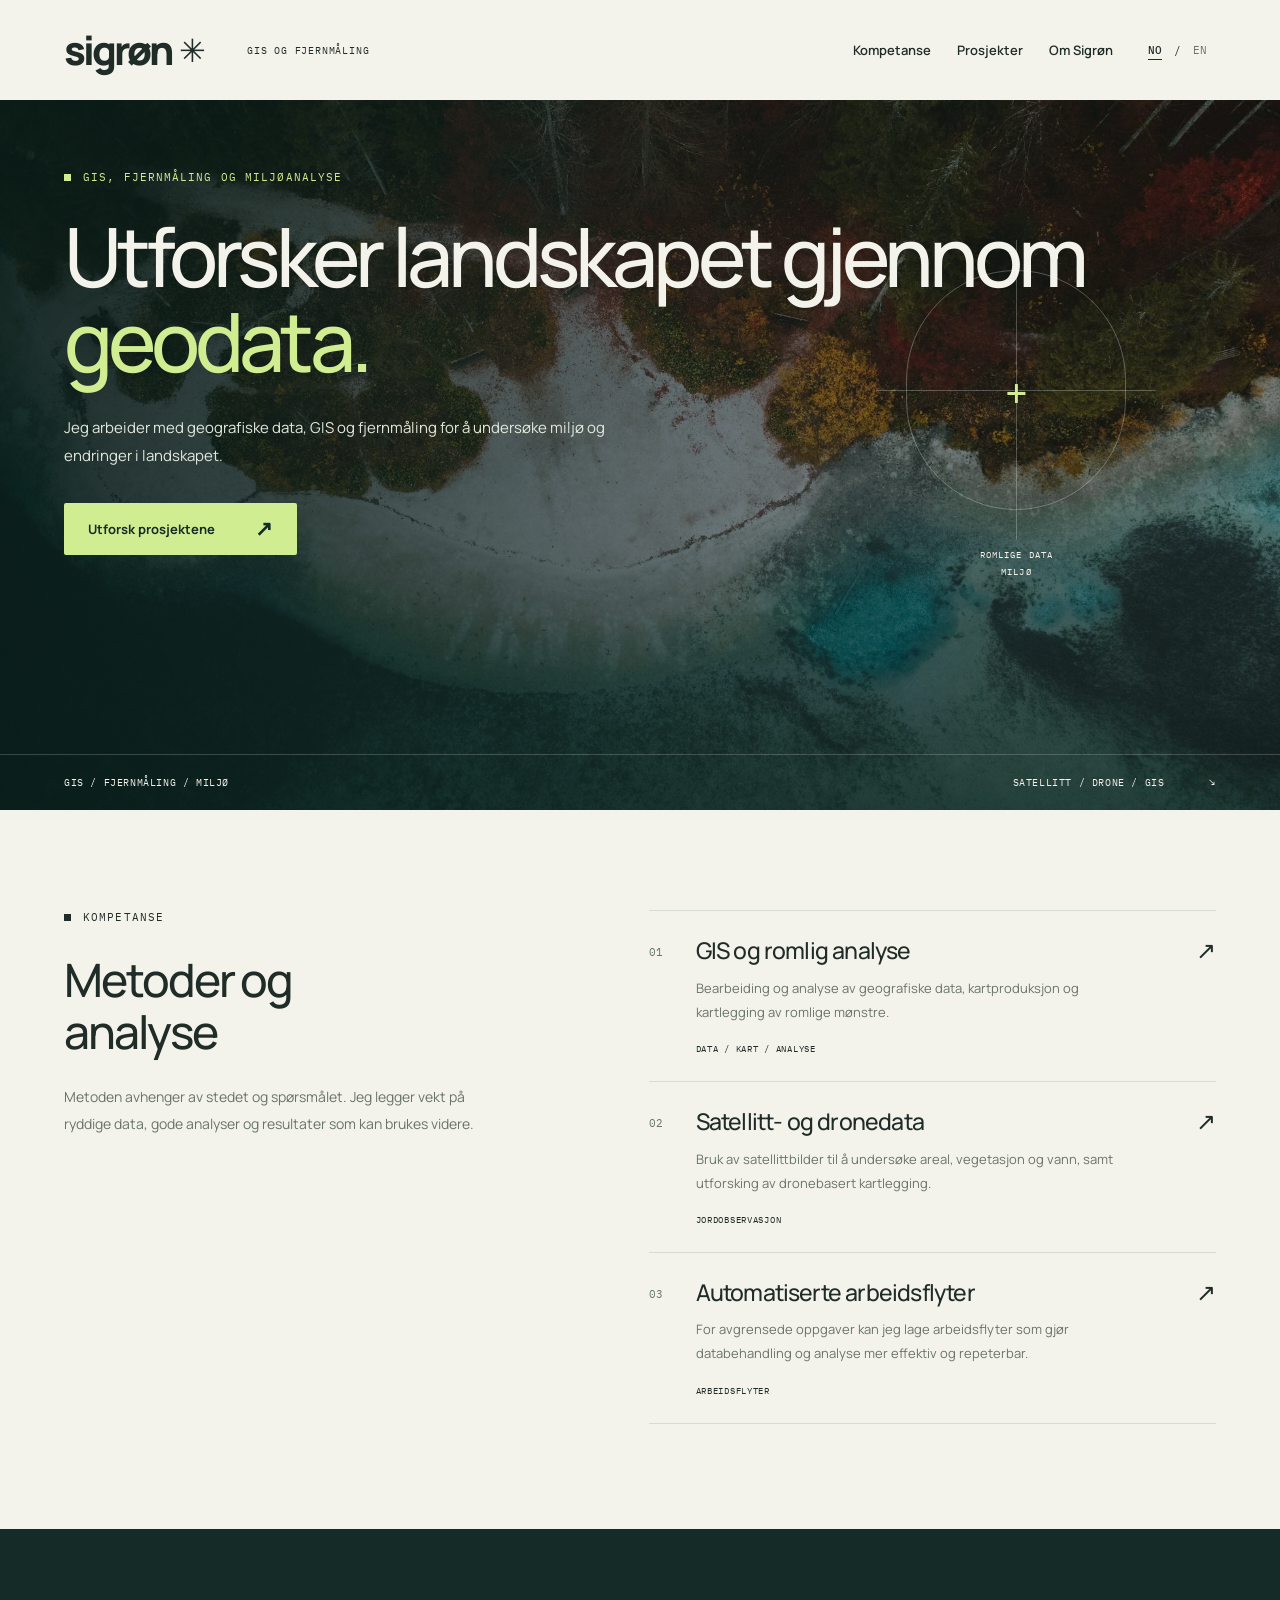
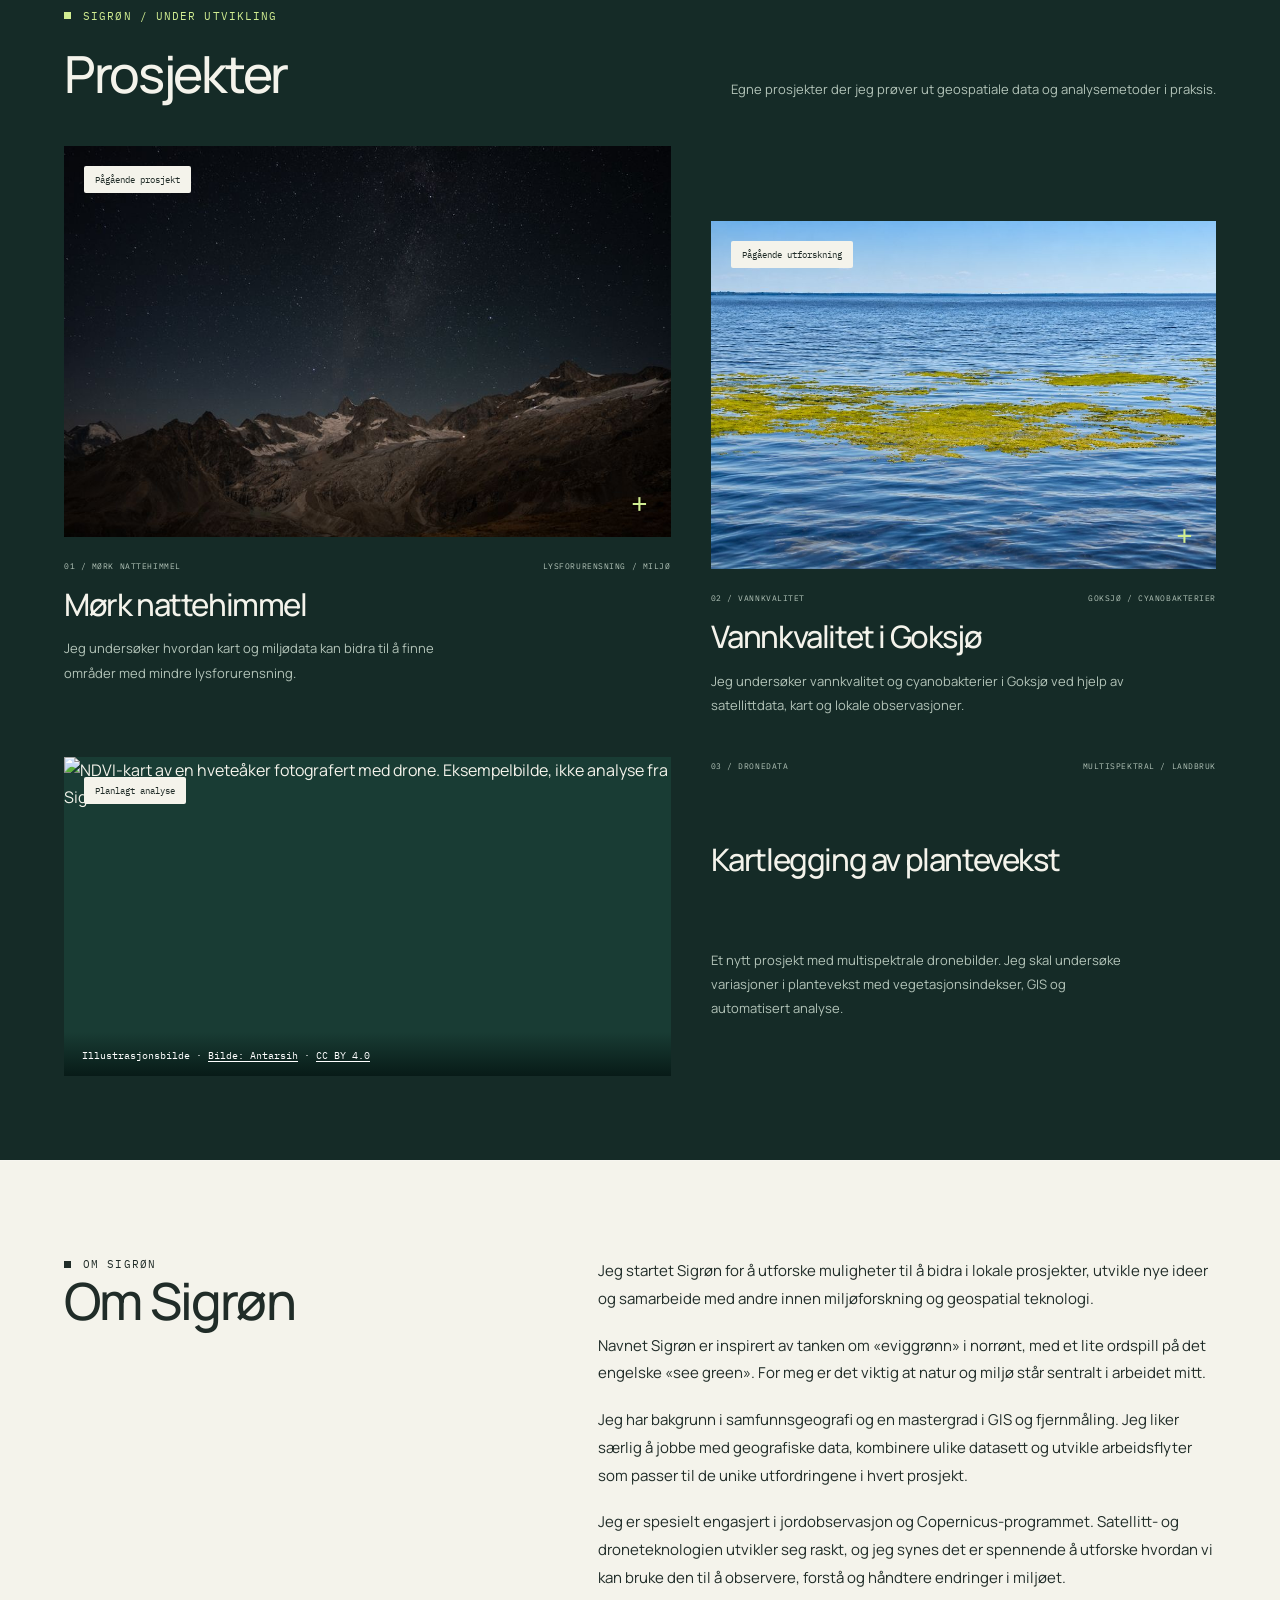
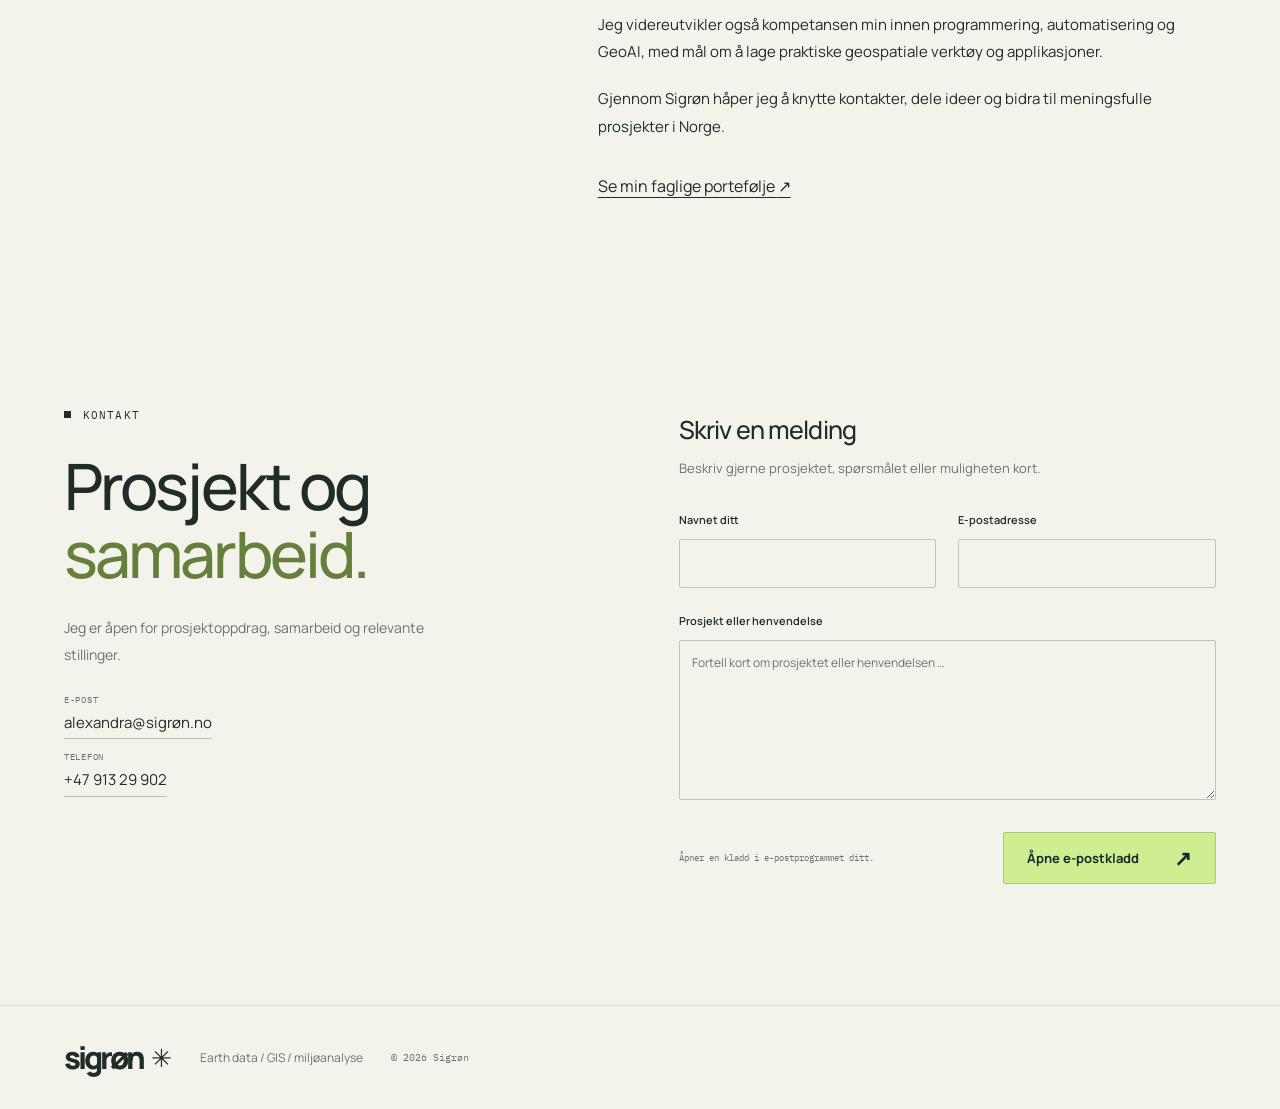
==== commit 60c9b0f3: "Refine About Sigrøn story and naturally translate bilingual copy" ====
--- a/index.html
+++ b/index.html
@@ -1,4 +1,4 @@
 <!DOCTYPE html><html lang="nb"><head><meta charset="utf-8"><meta name="viewport" content="width=device-width, initial-scale=1"><title>Sigrøn — GIS, fjernmåling og miljøanalyse</title><meta name="description" content="GIS og fjernmåling for miljø-, landskaps- og planprosjekter. Romlig analyse, satellitt- og dronedata og automatiserte arbeidsflyter for bestemte analysebehov."><meta property="og:title" content="Sigrøn — GIS, fjernmåling og miljøanalyse"><meta property="og:description" content="GIS og fjernmåling for miljø-, landskaps- og planprosjekter. Romlig analyse, satellitt- og dronedata og automatiserte arbeidsflyter for bestemte analysebehov."><meta property="og:type" content="website"><meta property="og:image" content="./images/aerial-lakeshore.jpg"><meta name="twitter:card" content="summary_large_image"><link rel="icon" href="./favicon.svg?v=two-peaks" type="image/svg+xml"><link rel="preconnect" href="https://fonts.googleapis.com"><link rel="preconnect" href="https://fonts.gstatic.com" crossorigin><link href="https://fonts.googleapis.com/css2?family=IBM+Plex+Mono:wght@400;500&family=Manrope:wght@400;500;600;700;800&display=swap" rel="stylesheet"><link rel="stylesheet" href="./assets/style-1.css">
 <link rel="stylesheet" href="./assets/style-2.css">
-</head><body><a class="skip" href="#main">Hopp til innhold</a><header class="site-header"><a href="./" class="brand" aria-label="Sigrøn forside" aria-current="page">sigrøn<span class="brand-mark" aria-hidden="true">✳</span></a><span class="header-note">GIS OG FJERNMÅLING</span><div class="language-switch" role="group" aria-label="Velg språk"><a href="./" lang="nb" hreflang="nb" aria-current="page" aria-label="Norsk">NO</a><span aria-hidden="true">/</span><a href="./en/" lang="en" hreflang="en" aria-label="English">EN</a></div><button class="menu-toggle" type="button" aria-expanded="false" aria-controls="navigation"><span class="menu-label">Meny</span><svg width="18" height="18" viewBox="0 0 18 18" aria-hidden="true"><path d="M2 4h14M2 9h14M2 14h14" fill="none" stroke="currentColor" stroke-width="1.5"></path></svg></button><nav id="navigation" aria-label="Hovedmeny"><a href="#expertise">Kompetanse</a><a href="#explorations">Prosjekter</a><a href="#about">Om Sigrøn</a></nav></header><main id="main" data-astro-cid-7aropxhg><section class="hero" aria-labelledby="hero-title" data-astro-cid-7aropxhg><img class="hero-image" src="./images/aerial-lakeshore.jpg" width="1880" height="1058" alt="Skogkledd strandlinje og blågrønt vann sett fra luften" fetchpriority="high" data-astro-cid-7aropxhg><div class="hero-shade" data-astro-cid-7aropxhg></div><div class="hero-content wrap" data-astro-cid-7aropxhg><p class="eyebrow" data-astro-cid-7aropxhg>GIS, FJERNMÅLING OG MILJØANALYSE</p><h1 id="hero-title" data-astro-cid-7aropxhg>Utforsker landskapet gjennom <span data-astro-cid-7aropxhg>geodata.</span></h1><p class="hero-description" data-astro-cid-7aropxhg>Jeg arbeider med geografiske data, GIS og fjernmåling for å undersøke miljø og endringer i landskapet.</p><div class="hero-actions" data-astro-cid-7aropxhg><a href="#explorations" class="button" data-astro-cid-7aropxhg>Utforsk prosjektene <span aria-hidden="true" data-astro-cid-7aropxhg>↗</span></a></div></div><div class="viewfinder" aria-hidden="true" data-astro-cid-7aropxhg><span class="viewfinder-plus" data-astro-cid-7aropxhg>+</span><span class="viewfinder-caption" data-astro-cid-7aropxhg>ROMLIGE DATA<br data-astro-cid-7aropxhg>MILJØ</span></div><div class="hero-bottom wrap" data-astro-cid-7aropxhg><span data-astro-cid-7aropxhg>GIS / FJERNMÅLING / MILJØ</span><span data-astro-cid-7aropxhg>SATELLITT / DRONE / GIS <span aria-hidden="true" data-astro-cid-7aropxhg>↘</span></span></div></section><section class="expertise wrap" id="expertise" aria-labelledby="expertise-title" data-astro-cid-7aropxhg><div class="expertise-intro" data-astro-cid-7aropxhg><p class="eyebrow" data-astro-cid-7aropxhg>Kompetanse</p><h2 class="section-title" id="expertise-title" data-astro-cid-7aropxhg>Metoder og<br data-astro-cid-7aropxhg>analyse</h2><p data-astro-cid-7aropxhg>Metoden avhenger av stedet og spørsmålet. Jeg legger vekt på ryddige data, gode analyser og resultater som kan brukes videre.</p></div><div class="service-list" data-astro-cid-7aropxhg><article class="service" data-astro-cid-7aropxhg><span class="service-number" data-astro-cid-7aropxhg>01</span><div data-astro-cid-7aropxhg><h3 data-astro-cid-7aropxhg>GIS og romlig analyse</h3><p data-astro-cid-7aropxhg>Bearbeiding og analyse av geografiske data, kartproduksjon og kartlegging av romlige mønstre.</p><span class="service-tag" data-astro-cid-7aropxhg>DATA / KART / ANALYSE</span></div><span class="service-arrow" aria-hidden="true" data-astro-cid-7aropxhg>↗</span></article><article class="service" data-astro-cid-7aropxhg><span class="service-number" data-astro-cid-7aropxhg>02</span><div data-astro-cid-7aropxhg><h3 data-astro-cid-7aropxhg>Satellitt- og dronedata</h3><p data-astro-cid-7aropxhg>Bruk av satellittbilder til å undersøke areal, vegetasjon og vann, samt utforsking av dronebasert kartlegging.</p><span class="service-tag" data-astro-cid-7aropxhg>JORDOBSERVASJON</span></div><span class="service-arrow" aria-hidden="true" data-astro-cid-7aropxhg>↗</span></article><article class="service" data-astro-cid-7aropxhg><span class="service-number" data-astro-cid-7aropxhg>03</span><div data-astro-cid-7aropxhg><h3 data-astro-cid-7aropxhg>Automatiserte arbeidsflyter</h3><p data-astro-cid-7aropxhg>For avgrensede oppgaver kan jeg lage arbeidsflyter som gjør databehandling og analyse mer effektiv og repeterbar.</p><span class="service-tag" data-astro-cid-7aropxhg>ARBEIDSFLYTER</span></div><span class="service-arrow" aria-hidden="true" data-astro-cid-7aropxhg>↗</span></article></div></section><section class="explorations wrap" id="explorations" aria-labelledby="explorations-title" data-astro-cid-7aropxhg><div class="section-heading" data-astro-cid-7aropxhg><div data-astro-cid-7aropxhg><p class="eyebrow" data-astro-cid-7aropxhg>Sigrøn / under utvikling</p><h2 class="section-title" id="explorations-title" data-astro-cid-7aropxhg>Prosjekter</h2></div><p data-astro-cid-7aropxhg>Egne prosjekter der jeg prøver ut geospatiale data og analysemetoder i praksis.</p></div><div class="project-grid" data-astro-cid-7aropxhg><article class="project project-sky" data-astro-cid-7aropxhg><div class="project-image" data-astro-cid-7aropxhg><img src="./images/dark-skies.jpg" width="940" height="627" loading="lazy" alt="Stjernehimmel over et fjellandskap" data-astro-cid-7aropxhg><span class="project-status" data-astro-cid-7aropxhg>Pågående prosjekt</span><span class="image-marker" aria-hidden="true" data-astro-cid-7aropxhg>+</span></div><div class="project-meta" data-astro-cid-7aropxhg><span data-astro-cid-7aropxhg>01 / MØRK NATTEHIMMEL</span><span data-astro-cid-7aropxhg>LYSFORURENSNING / MILJØ</span></div><h3 data-astro-cid-7aropxhg>Mørk nattehimmel</h3><p data-astro-cid-7aropxhg>Jeg undersøker hvordan kart og miljødata kan bidra til å finne områder med mindre lysforurensning.</p></article><article class="project project-water" data-astro-cid-7aropxhg><div class="project-image" data-astro-cid-7aropxhg><img src="./images/goksjo-cyanobacteria.jpg" width="1200" height="675" loading="lazy" alt="Vannoverflate med synlig cyanobakterieoppblomstring" data-astro-cid-7aropxhg><span class="project-status" data-astro-cid-7aropxhg>Pågående utforskning</span><span class="image-marker" aria-hidden="true" data-astro-cid-7aropxhg>+</span></div><div class="project-meta" data-astro-cid-7aropxhg><span data-astro-cid-7aropxhg>02 / VANNKVALITET</span><span data-astro-cid-7aropxhg>GOKSJØ / CYANOBAKTERIER</span></div><h3 data-astro-cid-7aropxhg>Vannkvalitet i Goksjø</h3><p data-astro-cid-7aropxhg>Jeg undersøker vannkvalitet og cyanobakterier i Goksjø ved hjelp av satellittdata, kart og lokale observasjoner.</p></article><article class="project project-drone" data-astro-cid-7aropxhg><div class="project-image project-image-drone" data-astro-cid-7aropxhg><img src="https://thumb.wikimedia.org/wikipedia/commons/thumb/d/d4/Agricultural_art.jpg/960px-Agricultural_art.jpg" width="960" height="678" loading="lazy" alt="NDVI-kart av en hveteåker fotografert med drone. Eksempelbilde, ikke analyse fra Sigrøn." data-astro-cid-7aropxhg><span class="drone-credit" data-astro-cid-7aropxhg>Illustrasjonsbilde · <a href="https://commons.wikimedia.org/wiki/File:Agricultural_art.jpg" target="_blank" rel="noopener noreferrer" data-astro-cid-7aropxhg>Bilde: Antarsih</a> · <a href="https://creativecommons.org/licenses/by/4.0/" target="_blank" rel="noopener noreferrer" data-astro-cid-7aropxhg>CC BY 4.0</a></span><span class="project-status" data-astro-cid-7aropxhg>Planlagt analyse</span></div><div class="project-meta" data-astro-cid-7aropxhg><span data-astro-cid-7aropxhg>03 / DRONEDATA</span><span data-astro-cid-7aropxhg>MULTISPEKTRAL / LANDBRUK</span></div><h3 data-astro-cid-7aropxhg>Kartlegging av plantevekst</h3><p data-astro-cid-7aropxhg>Et nytt prosjekt med multispektrale dronebilder. Jeg skal undersøke variasjoner i plantevekst med vegetasjonsindekser, GIS og automatisert analyse.</p></article></div></section><section class="about-sigron wrap" id="about" aria-labelledby="about-title" data-astro-cid-7aropxhg><div class="about-sigron-heading" data-astro-cid-7aropxhg><p class="eyebrow" data-astro-cid-7aropxhg>OM SIGRØN</p><h2 id="about-title" data-astro-cid-7aropxhg>Nysgjerrighet, data og nye muligheter.</h2></div><div class="about-sigron-body" data-astro-cid-7aropxhg><p data-astro-cid-7aropxhg>Navnet Sigrøn er inspirert av norrønt og eviggrønne landskap, med et lite nikk til det engelske «see green». For meg handler Sigrøn om å utforske og forstå verden rundt oss – gjennom geografiske data og nye perspektiver.</p><p data-astro-cid-7aropxhg>Jeg heter Alexandra Ania Fjellvik og har bakgrunn i samfunnsgeografi og en mastergrad i GIS og fjernmåling. Jeg er glad i data, nysgjerrig på teknologi og liker å utvikle arbeidsflyter som kan tilpasses ulike prosjekter og problemstillinger.</p><p data-astro-cid-7aropxhg>Jeg er særlig engasjert i Copernicus-programmet og mulighetene innen jordobservasjon, satellitt- og dronedata. I en verden i rask endring ønsker jeg å utforske hvordan fjernmåling, automatisering og GeoAI kan gi nyttig kunnskap og støtte gode beslutninger.</p><p data-astro-cid-7aropxhg>Jeg setter pris på faglige nettverk og samarbeid, og er spesielt interessert i lokale og regionale prosjekter som kan komme mennesker, natur og samfunn i Norge til gode.</p><a class="about-sigron-link" href="https://alexandrafjellvik.github.io/" target="_blank" rel="noopener noreferrer" data-astro-cid-7aropxhg>Se min faglige portefølje <span aria-hidden="true" data-astro-cid-7aropxhg>↗</span></a></div></section><section class="contact wrap" id="contact" aria-labelledby="contact-title" data-astro-cid-7aropxhg><div class="contact-intro" data-astro-cid-7aropxhg><p class="eyebrow" data-astro-cid-7aropxhg>Kontakt</p><h2 id="contact-title" data-astro-cid-7aropxhg>Prosjekt og<br data-astro-cid-7aropxhg><span data-astro-cid-7aropxhg>samarbeid.</span></h2><p data-astro-cid-7aropxhg>Jeg er åpen for prosjektoppdrag, samarbeid og relevante stillinger.</p><div class="contact-details" data-astro-cid-7aropxhg><div data-astro-cid-7aropxhg><span data-astro-cid-7aropxhg>E-post</span><a href="mailto:alexandra@sigrøn.no" data-astro-cid-7aropxhg>alexandra@sigrøn.no</a></div><div data-astro-cid-7aropxhg><span data-astro-cid-7aropxhg>Telefon</span><a href="tel:+4791329902" data-astro-cid-7aropxhg>+47 913 29 902</a></div></div></div><div class="form-panel" data-astro-cid-7aropxhg><h3 data-astro-cid-7aropxhg>Skriv en melding</h3><p data-astro-cid-7aropxhg>Beskriv gjerne prosjektet, spørsmålet eller muligheten kort.</p><form data-confirmation="Takk! Forespørselen din er sendt. Jeg tar kontakt." data-sending="Sender forespørselen din …" data-error="Forespørselen kunne ikke sendes. Prøv igjen. Det du har skrevet, er fortsatt her." method="POST" action="mailto:alexandra@sigrøn.no" data-astro-cid-7aropxhg><input type="text" name="_hp" value="" tabindex="-1" autocomplete="off" aria-hidden="true" style="position:absolute;left:-9999px" data-astro-cid-7aropxhg><input type="hidden" name="_ts" value="" data-astro-cid-7aropxhg><input type="hidden" name="_form" value="kontakt" data-astro-cid-7aropxhg><input type="hidden" name="_return" value="/" data-astro-cid-7aropxhg><div class="form-row" data-astro-cid-7aropxhg><div class="field" data-astro-cid-7aropxhg><label for="name" data-astro-cid-7aropxhg>Navnet ditt</label><input id="name" name="navn" required autocomplete="name" data-astro-cid-7aropxhg></div><div class="field" data-astro-cid-7aropxhg><label for="email" data-astro-cid-7aropxhg>E-postadresse</label><input type="email" id="email" name="epost" required autocomplete="email" data-astro-cid-7aropxhg></div></div><div class="field" data-astro-cid-7aropxhg><label for="project" data-astro-cid-7aropxhg>Prosjekt eller henvendelse</label><textarea id="project" name="prosjekt" rows="5" required placeholder="Fortell kort om prosjektet eller henvendelsen …" data-astro-cid-7aropxhg></textarea></div><div class="form-submit" data-astro-cid-7aropxhg><span data-astro-cid-7aropxhg>Åpner en kladd i e-postprogrammet ditt.</span><button class="button" type="submit" data-astro-cid-7aropxhg>Åpne e-postkladd <span aria-hidden="true" data-astro-cid-7aropxhg>↗</span></button></div><p class="form-status" role="status" aria-live="polite" data-astro-cid-7aropxhg></p></form></div></section></main><script type="application/ld+json">{"@context":"https://schema.org","@type":"ProfessionalService","name":"Sigrøn","description":"GIS og fjernmåling for miljø-, landskaps- og planprosjekter. Romlig analyse, satellitt- og dronedata og automatiserte arbeidsflyter for bestemte analysebehov.","email":"alexandra@sigrøn.no","telephone":"+4791329902"}</script><footer class="site-footer"><a class="brand" href="./" aria-label="Sigrøn forside">sigrøn<span class="brand-mark" aria-hidden="true">✳</span></a><span>Earth data / GIS / miljøanalyse</span><span class="copyright">© 2026 Sigrøn</span></footer><script type="module" src="./assets/site.js"></script>
+</head><body><a class="skip" href="#main">Hopp til innhold</a><header class="site-header"><a href="./" class="brand" aria-label="Sigrøn forside" aria-current="page">sigrøn<span class="brand-mark" aria-hidden="true">✳</span></a><span class="header-note">GIS OG FJERNMÅLING</span><div class="language-switch" role="group" aria-label="Velg språk"><a href="./" lang="nb" hreflang="nb" aria-current="page" aria-label="Norsk">NO</a><span aria-hidden="true">/</span><a href="./en/" lang="en" hreflang="en" aria-label="English">EN</a></div><button class="menu-toggle" type="button" aria-expanded="false" aria-controls="navigation"><span class="menu-label">Meny</span><svg width="18" height="18" viewBox="0 0 18 18" aria-hidden="true"><path d="M2 4h14M2 9h14M2 14h14" fill="none" stroke="currentColor" stroke-width="1.5"></path></svg></button><nav id="navigation" aria-label="Hovedmeny"><a href="#expertise">Kompetanse</a><a href="#explorations">Prosjekter</a><a href="#about">Om Sigrøn</a></nav></header><main id="main" data-astro-cid-7aropxhg><section class="hero" aria-labelledby="hero-title" data-astro-cid-7aropxhg><img class="hero-image" src="./images/aerial-lakeshore.jpg" width="1880" height="1058" alt="Skogkledd strandlinje og blågrønt vann sett fra luften" fetchpriority="high" data-astro-cid-7aropxhg><div class="hero-shade" data-astro-cid-7aropxhg></div><div class="hero-content wrap" data-astro-cid-7aropxhg><p class="eyebrow" data-astro-cid-7aropxhg>GIS, FJERNMÅLING OG MILJØANALYSE</p><h1 id="hero-title" data-astro-cid-7aropxhg>Utforsker landskapet gjennom <span data-astro-cid-7aropxhg>geodata.</span></h1><p class="hero-description" data-astro-cid-7aropxhg>Jeg arbeider med geografiske data, GIS og fjernmåling for å undersøke miljø og endringer i landskapet.</p><div class="hero-actions" data-astro-cid-7aropxhg><a href="#explorations" class="button" data-astro-cid-7aropxhg>Utforsk prosjektene <span aria-hidden="true" data-astro-cid-7aropxhg>↗</span></a></div></div><div class="viewfinder" aria-hidden="true" data-astro-cid-7aropxhg><span class="viewfinder-plus" data-astro-cid-7aropxhg>+</span><span class="viewfinder-caption" data-astro-cid-7aropxhg>ROMLIGE DATA<br data-astro-cid-7aropxhg>MILJØ</span></div><div class="hero-bottom wrap" data-astro-cid-7aropxhg><span data-astro-cid-7aropxhg>GIS / FJERNMÅLING / MILJØ</span><span data-astro-cid-7aropxhg>SATELLITT / DRONE / GIS <span aria-hidden="true" data-astro-cid-7aropxhg>↘</span></span></div></section><section class="expertise wrap" id="expertise" aria-labelledby="expertise-title" data-astro-cid-7aropxhg><div class="expertise-intro" data-astro-cid-7aropxhg><p class="eyebrow" data-astro-cid-7aropxhg>Kompetanse</p><h2 class="section-title" id="expertise-title" data-astro-cid-7aropxhg>Metoder og<br data-astro-cid-7aropxhg>analyse</h2><p data-astro-cid-7aropxhg>Metoden avhenger av stedet og spørsmålet. Jeg legger vekt på ryddige data, gode analyser og resultater som kan brukes videre.</p></div><div class="service-list" data-astro-cid-7aropxhg><article class="service" data-astro-cid-7aropxhg><span class="service-number" data-astro-cid-7aropxhg>01</span><div data-astro-cid-7aropxhg><h3 data-astro-cid-7aropxhg>GIS og romlig analyse</h3><p data-astro-cid-7aropxhg>Bearbeiding og analyse av geografiske data, kartproduksjon og kartlegging av romlige mønstre.</p><span class="service-tag" data-astro-cid-7aropxhg>DATA / KART / ANALYSE</span></div><span class="service-arrow" aria-hidden="true" data-astro-cid-7aropxhg>↗</span></article><article class="service" data-astro-cid-7aropxhg><span class="service-number" data-astro-cid-7aropxhg>02</span><div data-astro-cid-7aropxhg><h3 data-astro-cid-7aropxhg>Satellitt- og dronedata</h3><p data-astro-cid-7aropxhg>Bruk av satellittbilder til å undersøke areal, vegetasjon og vann, samt utforsking av dronebasert kartlegging.</p><span class="service-tag" data-astro-cid-7aropxhg>JORDOBSERVASJON</span></div><span class="service-arrow" aria-hidden="true" data-astro-cid-7aropxhg>↗</span></article><article class="service" data-astro-cid-7aropxhg><span class="service-number" data-astro-cid-7aropxhg>03</span><div data-astro-cid-7aropxhg><h3 data-astro-cid-7aropxhg>Automatiserte arbeidsflyter</h3><p data-astro-cid-7aropxhg>For avgrensede oppgaver kan jeg lage arbeidsflyter som gjør databehandling og analyse mer effektiv og repeterbar.</p><span class="service-tag" data-astro-cid-7aropxhg>ARBEIDSFLYTER</span></div><span class="service-arrow" aria-hidden="true" data-astro-cid-7aropxhg>↗</span></article></div></section><section class="explorations wrap" id="explorations" aria-labelledby="explorations-title" data-astro-cid-7aropxhg><div class="section-heading" data-astro-cid-7aropxhg><div data-astro-cid-7aropxhg><p class="eyebrow" data-astro-cid-7aropxhg>Sigrøn / under utvikling</p><h2 class="section-title" id="explorations-title" data-astro-cid-7aropxhg>Prosjekter</h2></div><p data-astro-cid-7aropxhg>Egne prosjekter der jeg prøver ut geospatiale data og analysemetoder i praksis.</p></div><div class="project-grid" data-astro-cid-7aropxhg><article class="project project-sky" data-astro-cid-7aropxhg><div class="project-image" data-astro-cid-7aropxhg><img src="./images/dark-skies.jpg" width="940" height="627" loading="lazy" alt="Stjernehimmel over et fjellandskap" data-astro-cid-7aropxhg><span class="project-status" data-astro-cid-7aropxhg>Pågående prosjekt</span><span class="image-marker" aria-hidden="true" data-astro-cid-7aropxhg>+</span></div><div class="project-meta" data-astro-cid-7aropxhg><span data-astro-cid-7aropxhg>01 / MØRK NATTEHIMMEL</span><span data-astro-cid-7aropxhg>LYSFORURENSNING / MILJØ</span></div><h3 data-astro-cid-7aropxhg>Mørk nattehimmel</h3><p data-astro-cid-7aropxhg>Jeg undersøker hvordan kart og miljødata kan bidra til å finne områder med mindre lysforurensning.</p></article><article class="project project-water" data-astro-cid-7aropxhg><div class="project-image" data-astro-cid-7aropxhg><img src="./images/goksjo-cyanobacteria.jpg" width="1200" height="675" loading="lazy" alt="Vannoverflate med synlig cyanobakterieoppblomstring" data-astro-cid-7aropxhg><span class="project-status" data-astro-cid-7aropxhg>Pågående utforskning</span><span class="image-marker" aria-hidden="true" data-astro-cid-7aropxhg>+</span></div><div class="project-meta" data-astro-cid-7aropxhg><span data-astro-cid-7aropxhg>02 / VANNKVALITET</span><span data-astro-cid-7aropxhg>GOKSJØ / CYANOBAKTERIER</span></div><h3 data-astro-cid-7aropxhg>Vannkvalitet i Goksjø</h3><p data-astro-cid-7aropxhg>Jeg undersøker vannkvalitet og cyanobakterier i Goksjø ved hjelp av satellittdata, kart og lokale observasjoner.</p></article><article class="project project-drone" data-astro-cid-7aropxhg><div class="project-image project-image-drone" data-astro-cid-7aropxhg><img src="https://thumb.wikimedia.org/wikipedia/commons/thumb/d/d4/Agricultural_art.jpg/960px-Agricultural_art.jpg" width="960" height="678" loading="lazy" alt="NDVI-kart av en hveteåker fotografert med drone. Eksempelbilde, ikke analyse fra Sigrøn." data-astro-cid-7aropxhg><span class="drone-credit" data-astro-cid-7aropxhg>Illustrasjonsbilde · <a href="https://commons.wikimedia.org/wiki/File:Agricultural_art.jpg" target="_blank" rel="noopener noreferrer" data-astro-cid-7aropxhg>Bilde: Antarsih</a> · <a href="https://creativecommons.org/licenses/by/4.0/" target="_blank" rel="noopener noreferrer" data-astro-cid-7aropxhg>CC BY 4.0</a></span><span class="project-status" data-astro-cid-7aropxhg>Planlagt analyse</span></div><div class="project-meta" data-astro-cid-7aropxhg><span data-astro-cid-7aropxhg>03 / DRONEDATA</span><span data-astro-cid-7aropxhg>MULTISPEKTRAL / LANDBRUK</span></div><h3 data-astro-cid-7aropxhg>Kartlegging av plantevekst</h3><p data-astro-cid-7aropxhg>Et nytt prosjekt med multispektrale dronebilder. Jeg skal undersøke variasjoner i plantevekst med vegetasjonsindekser, GIS og automatisert analyse.</p></article></div></section><section class="about-sigron wrap" id="about" aria-labelledby="about-title" data-astro-cid-7aropxhg><div class="about-sigron-heading" data-astro-cid-7aropxhg><p class="eyebrow" data-astro-cid-7aropxhg>OM SIGRØN</p><h2 id="about-title" data-astro-cid-7aropxhg>Om Sigrøn</h2></div><div class="about-sigron-body" data-astro-cid-7aropxhg><p data-astro-cid-7aropxhg>Jeg startet Sigrøn for å utforske muligheter til å bidra i lokale prosjekter, utvikle nye ideer og samarbeide med andre innen miljøforskning og geospatial teknologi.</p><p data-astro-cid-7aropxhg>Navnet Sigrøn er inspirert av tanken om «eviggrønn» i norrønt, med et lite ordspill på det engelske «see green». For meg er det viktig at natur og miljø står sentralt i arbeidet mitt.</p><p data-astro-cid-7aropxhg>Jeg har bakgrunn i samfunnsgeografi og en mastergrad i GIS og fjernmåling. Jeg liker særlig å jobbe med geografiske data, kombinere ulike datasett og utvikle arbeidsflyter som passer til de unike utfordringene i hvert prosjekt.</p><p data-astro-cid-7aropxhg>Jeg er spesielt engasjert i jordobservasjon og Copernicus-programmet. Satellitt- og droneteknologien utvikler seg raskt, og jeg synes det er spennende å utforske hvordan vi kan bruke den til å observere, forstå og håndtere endringer i miljøet.</p><p data-astro-cid-7aropxhg>Jeg videreutvikler også kompetansen min innen programmering, automatisering og GeoAI, med mål om å lage praktiske geospatiale verktøy og applikasjoner.</p><p data-astro-cid-7aropxhg>Gjennom Sigrøn håper jeg å knytte kontakter, dele ideer og bidra til meningsfulle prosjekter i Norge.</p><a class="about-sigron-link" href="https://alexandrafjellvik.github.io/" target="_blank" rel="noopener noreferrer" data-astro-cid-7aropxhg>Se min faglige portefølje <span aria-hidden="true" data-astro-cid-7aropxhg>↗</span></a></div></section><section class="contact wrap" id="contact" aria-labelledby="contact-title" data-astro-cid-7aropxhg><div class="contact-intro" data-astro-cid-7aropxhg><p class="eyebrow" data-astro-cid-7aropxhg>Kontakt</p><h2 id="contact-title" data-astro-cid-7aropxhg>Prosjekt og<br data-astro-cid-7aropxhg><span data-astro-cid-7aropxhg>samarbeid.</span></h2><p data-astro-cid-7aropxhg>Jeg er åpen for prosjektoppdrag, samarbeid og relevante stillinger.</p><div class="contact-details" data-astro-cid-7aropxhg><div data-astro-cid-7aropxhg><span data-astro-cid-7aropxhg>E-post</span><a href="mailto:alexandra@sigrøn.no" data-astro-cid-7aropxhg>alexandra@sigrøn.no</a></div><div data-astro-cid-7aropxhg><span data-astro-cid-7aropxhg>Telefon</span><a href="tel:+4791329902" data-astro-cid-7aropxhg>+47 913 29 902</a></div></div></div><div class="form-panel" data-astro-cid-7aropxhg><h3 data-astro-cid-7aropxhg>Skriv en melding</h3><p data-astro-cid-7aropxhg>Beskriv gjerne prosjektet, spørsmålet eller muligheten kort.</p><form data-confirmation="Takk! Forespørselen din er sendt. Jeg tar kontakt." data-sending="Sender forespørselen din …" data-error="Forespørselen kunne ikke sendes. Prøv igjen. Det du har skrevet, er fortsatt her." method="POST" action="mailto:alexandra@sigrøn.no" data-astro-cid-7aropxhg><input type="text" name="_hp" value="" tabindex="-1" autocomplete="off" aria-hidden="true" style="position:absolute;left:-9999px" data-astro-cid-7aropxhg><input type="hidden" name="_ts" value="" data-astro-cid-7aropxhg><input type="hidden" name="_form" value="kontakt" data-astro-cid-7aropxhg><input type="hidden" name="_return" value="/" data-astro-cid-7aropxhg><div class="form-row" data-astro-cid-7aropxhg><div class="field" data-astro-cid-7aropxhg><label for="name" data-astro-cid-7aropxhg>Navnet ditt</label><input id="name" name="navn" required autocomplete="name" data-astro-cid-7aropxhg></div><div class="field" data-astro-cid-7aropxhg><label for="email" data-astro-cid-7aropxhg>E-postadresse</label><input type="email" id="email" name="epost" required autocomplete="email" data-astro-cid-7aropxhg></div></div><div class="field" data-astro-cid-7aropxhg><label for="project" data-astro-cid-7aropxhg>Prosjekt eller henvendelse</label><textarea id="project" name="prosjekt" rows="5" required placeholder="Fortell kort om prosjektet eller henvendelsen …" data-astro-cid-7aropxhg></textarea></div><div class="form-submit" data-astro-cid-7aropxhg><span data-astro-cid-7aropxhg>Åpner en kladd i e-postprogrammet ditt.</span><button class="button" type="submit" data-astro-cid-7aropxhg>Åpne e-postkladd <span aria-hidden="true" data-astro-cid-7aropxhg>↗</span></button></div><p class="form-status" role="status" aria-live="polite" data-astro-cid-7aropxhg></p></form></div></section></main><script type="application/ld+json">{"@context":"https://schema.org","@type":"ProfessionalService","name":"Sigrøn","description":"GIS og fjernmåling for miljø-, landskaps- og planprosjekter. Romlig analyse, satellitt- og dronedata og automatiserte arbeidsflyter for bestemte analysebehov.","email":"alexandra@sigrøn.no","telephone":"+4791329902"}</script><footer class="site-footer"><a class="brand" href="./" aria-label="Sigrøn forside">sigrøn<span class="brand-mark" aria-hidden="true">✳</span></a><span>Earth data / GIS / miljøanalyse</span><span class="copyright">© 2026 Sigrøn</span></footer><script type="module" src="./assets/site.js"></script>
 </body></html>
--- a/assets/style-2.css
+++ b/assets/style-2.css
@@ -877,3 +877,40 @@
   text-decoration: underline;
   text-underline-offset: 2px;
 }
+
+
+/* About Sigrøn — bilingual introduction */
+.about-sigron[data-astro-cid-7aropxhg] {
+  display: grid;
+  grid-template-columns: minmax(0, .85fr) minmax(0, 1.15fr);
+  gap: clamp(30px, 6vw, 110px);
+  padding-top: 96px;
+  padding-bottom: 108px;
+  border-top: 1px solid rgb(255 255 255 / 18%);
+}
+.about-sigron-heading[data-astro-cid-7aropxhg] h2[data-astro-cid-7aropxhg] {
+  max-width: 560px;
+  font-size: clamp(32px, 4vw, 57px);
+  line-height: 1.15;
+  letter-spacing: -.035em;
+}
+.about-sigron-body[data-astro-cid-7aropxhg] p[data-astro-cid-7aropxhg] {
+  max-width: 660px;
+  margin: 0 0 19px;
+  line-height: 1.85;
+  font-size: 15px;
+}
+.about-sigron-link[data-astro-cid-7aropxhg] {
+  display: inline-block;
+  margin-top: 13px;
+  text-decoration: underline;
+  text-underline-offset: 5px;
+}
+@media (max-width: 760px) {
+  .about-sigron[data-astro-cid-7aropxhg] {
+    grid-template-columns: 1fr;
+    padding-top: 65px;
+    padding-bottom: 70px;
+    gap: 24px;
+  }
+}
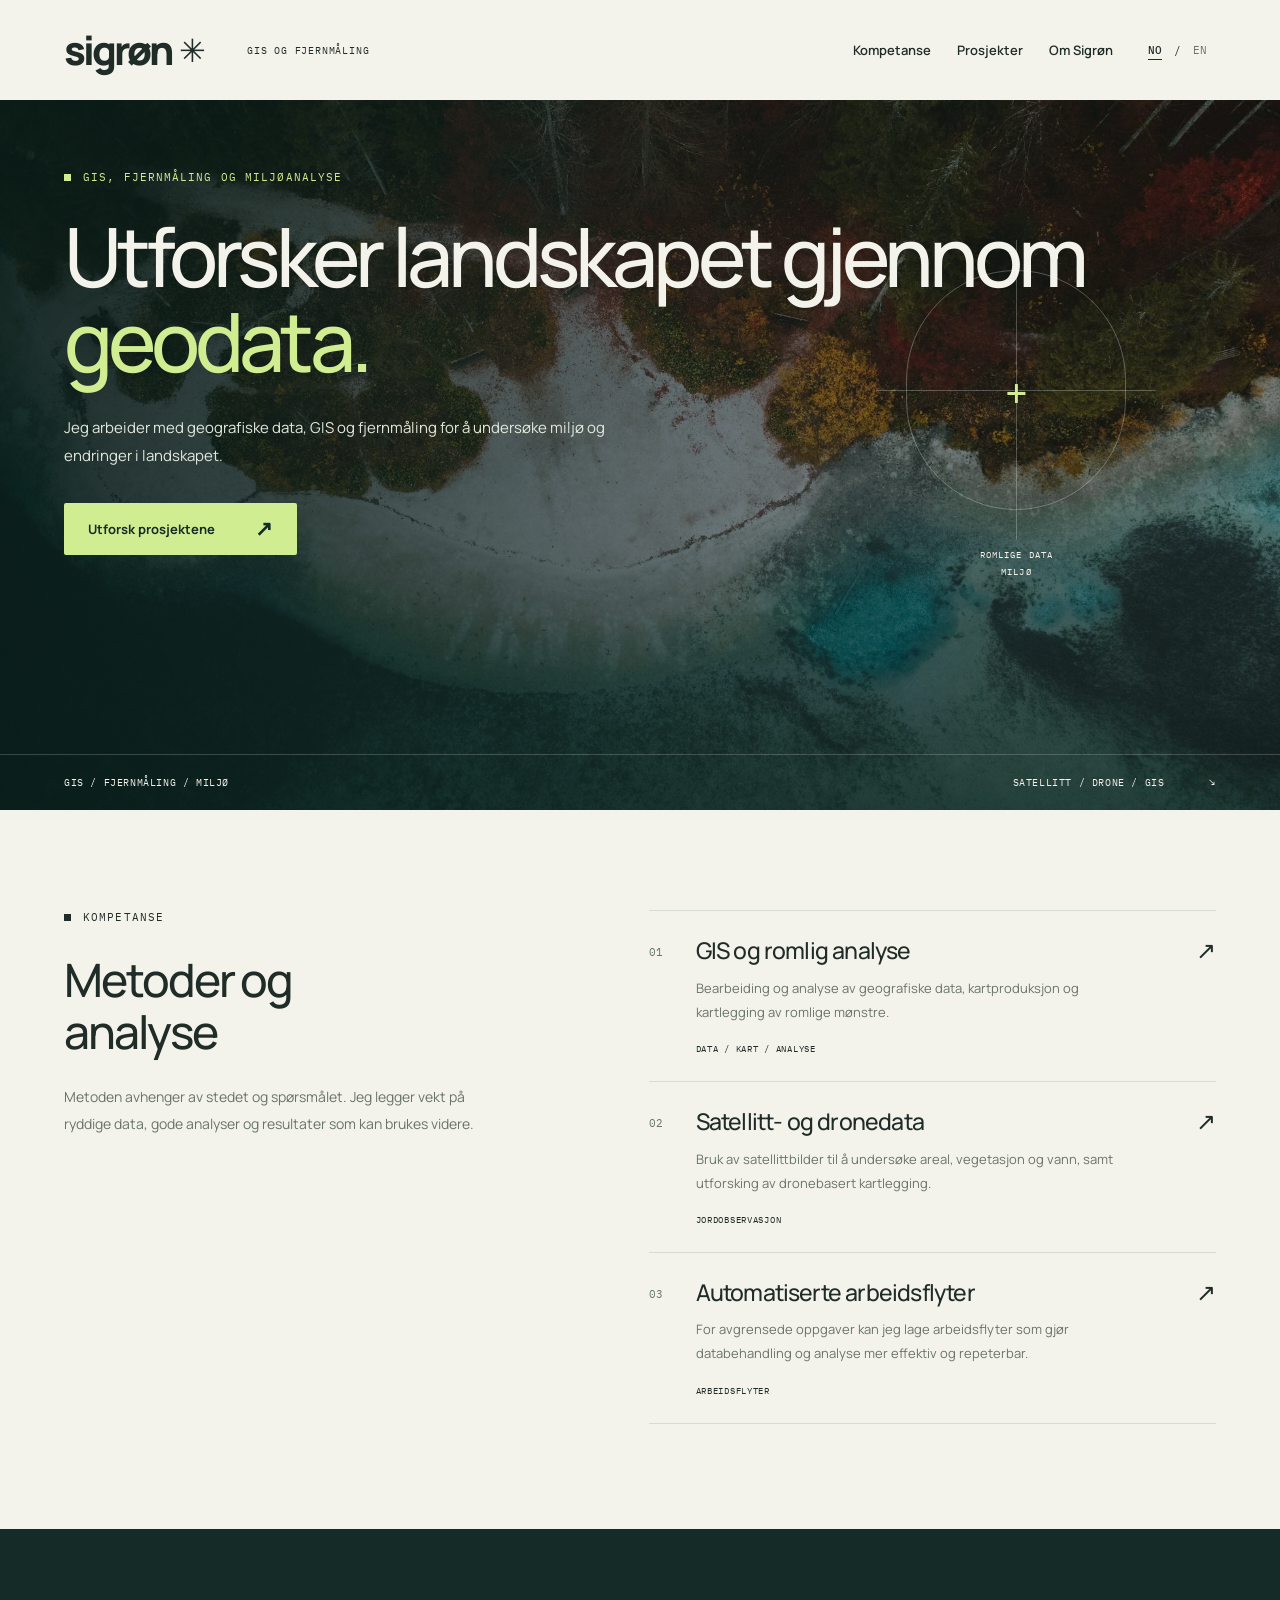
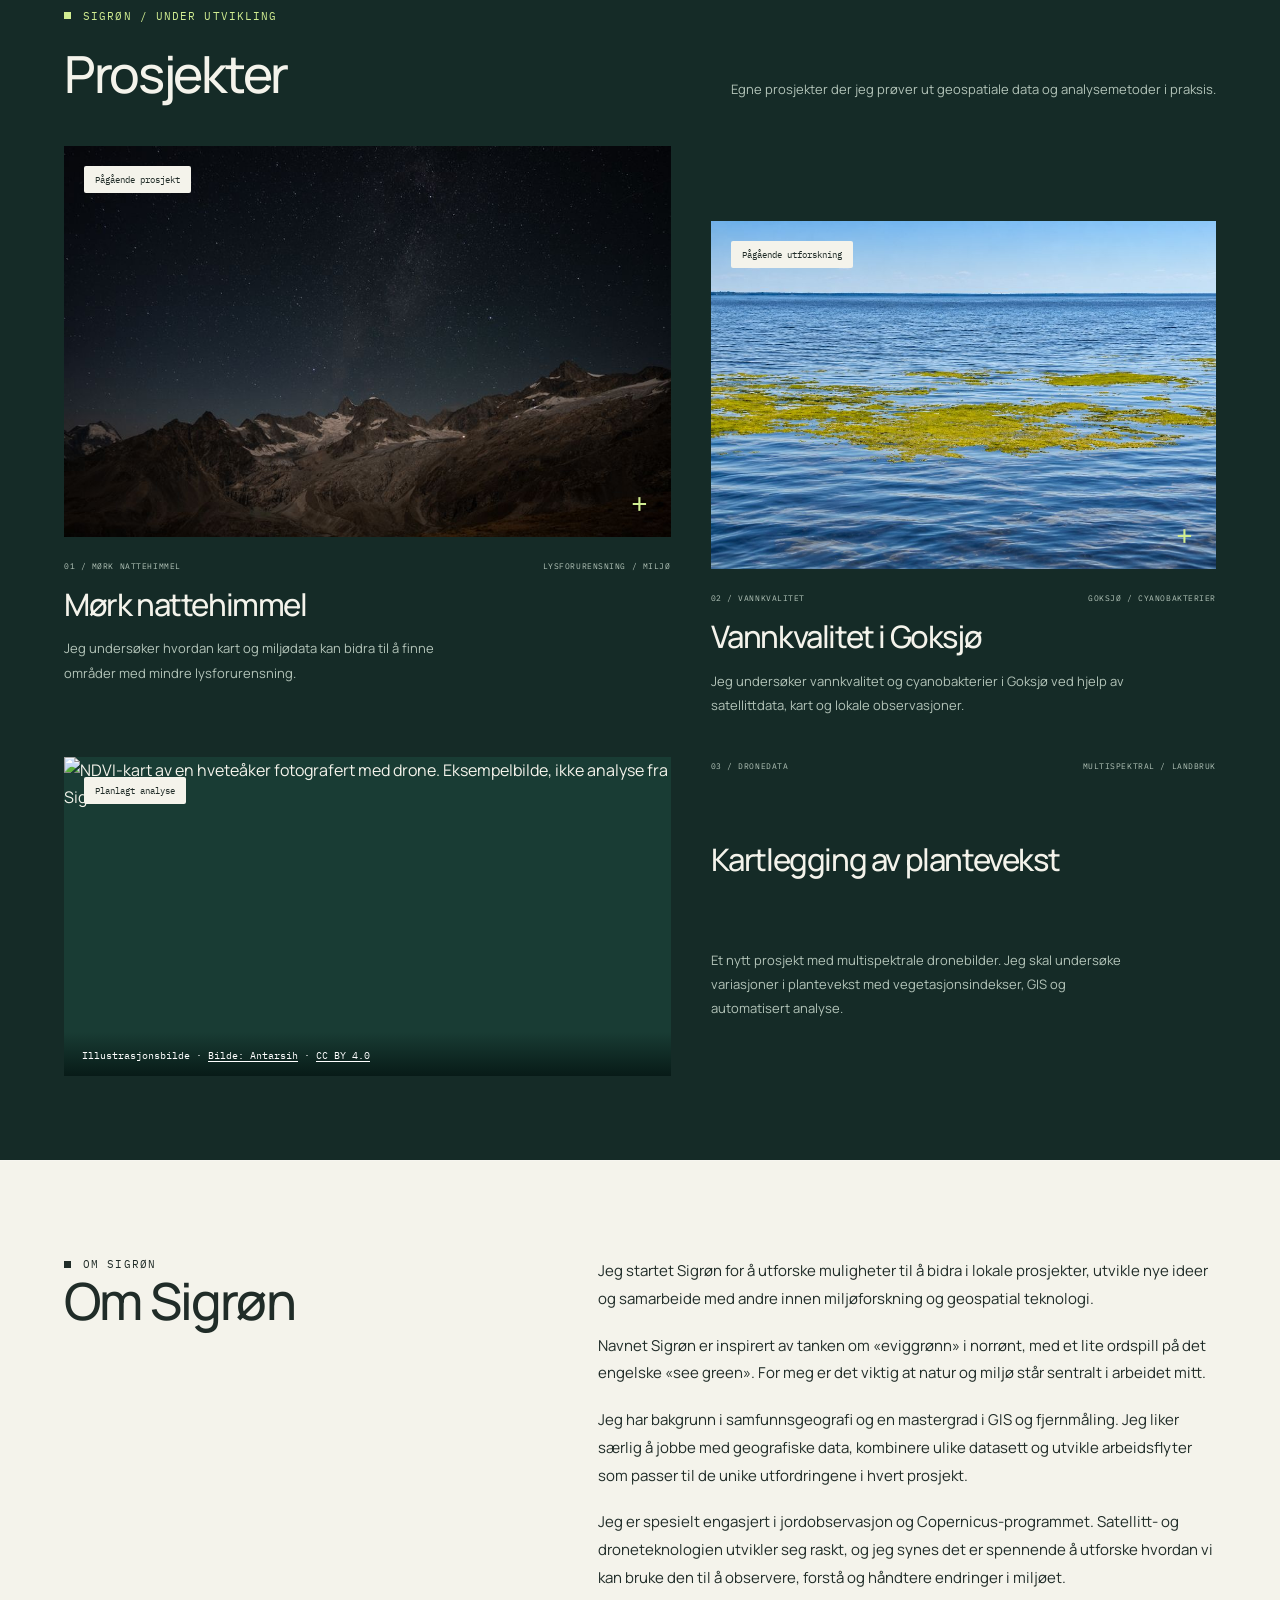
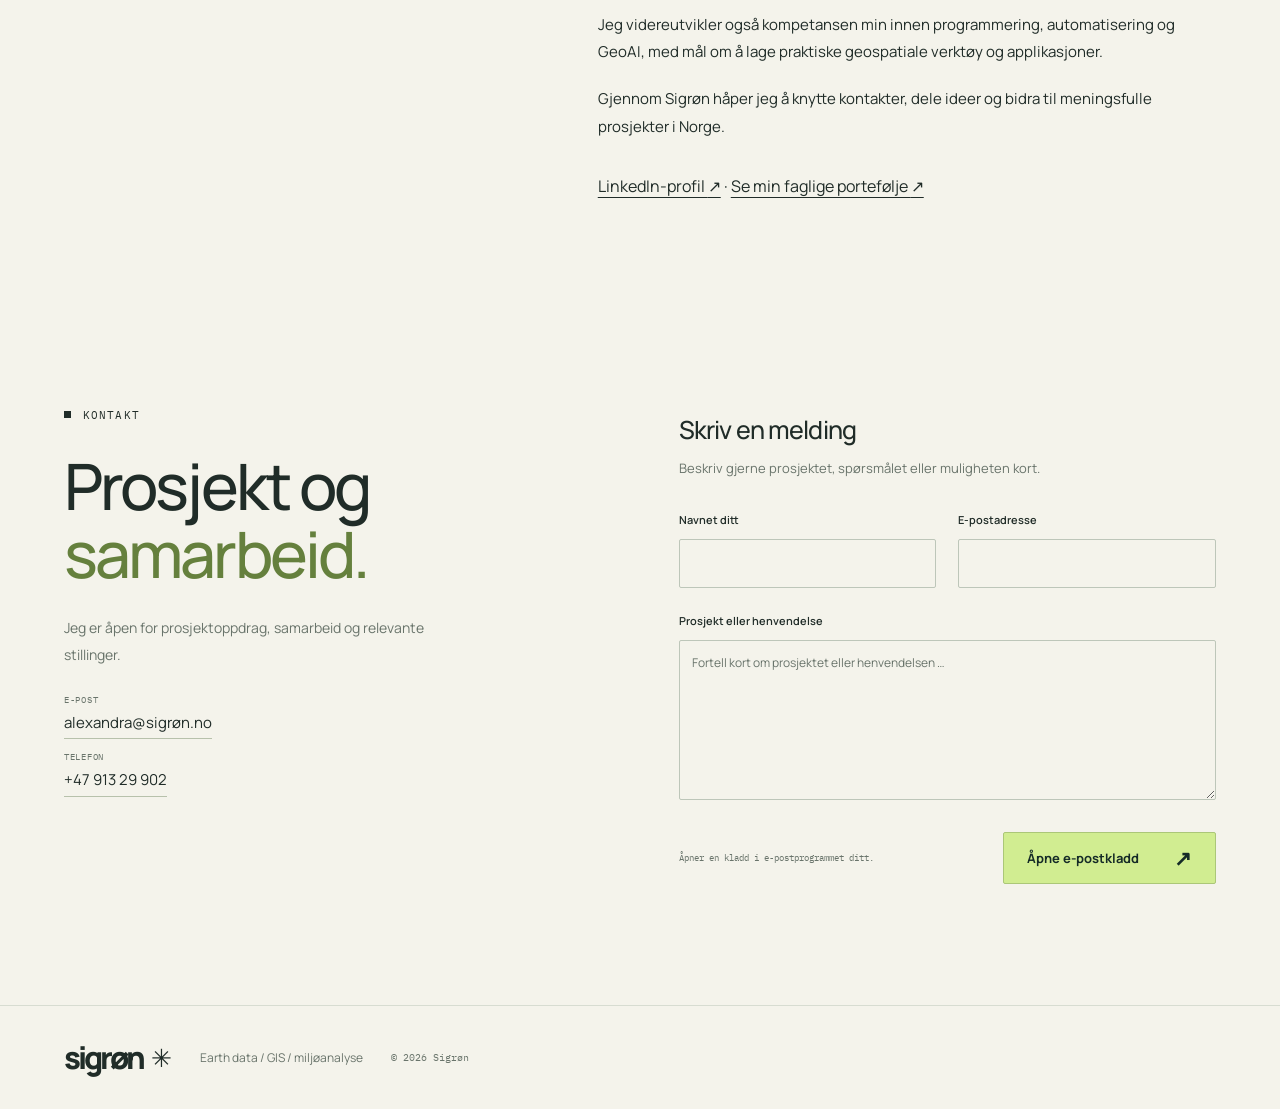
==== commit 03aba3df: "Add LinkedIn profile link and prepared photo placement to About Sigrøn" ====
--- a/index.html
+++ b/index.html
@@ -1,4 +1,4 @@
 <!DOCTYPE html><html lang="nb"><head><meta charset="utf-8"><meta name="viewport" content="width=device-width, initial-scale=1"><title>Sigrøn — GIS, fjernmåling og miljøanalyse</title><meta name="description" content="GIS og fjernmåling for miljø-, landskaps- og planprosjekter. Romlig analyse, satellitt- og dronedata og automatiserte arbeidsflyter for bestemte analysebehov."><meta property="og:title" content="Sigrøn — GIS, fjernmåling og miljøanalyse"><meta property="og:description" content="GIS og fjernmåling for miljø-, landskaps- og planprosjekter. Romlig analyse, satellitt- og dronedata og automatiserte arbeidsflyter for bestemte analysebehov."><meta property="og:type" content="website"><meta property="og:image" content="./images/aerial-lakeshore.jpg"><meta name="twitter:card" content="summary_large_image"><link rel="icon" href="./favicon.svg?v=two-peaks" type="image/svg+xml"><link rel="preconnect" href="https://fonts.googleapis.com"><link rel="preconnect" href="https://fonts.gstatic.com" crossorigin><link href="https://fonts.googleapis.com/css2?family=IBM+Plex+Mono:wght@400;500&family=Manrope:wght@400;500;600;700;800&display=swap" rel="stylesheet"><link rel="stylesheet" href="./assets/style-1.css">
 <link rel="stylesheet" href="./assets/style-2.css">
-</head><body><a class="skip" href="#main">Hopp til innhold</a><header class="site-header"><a href="./" class="brand" aria-label="Sigrøn forside" aria-current="page">sigrøn<span class="brand-mark" aria-hidden="true">✳</span></a><span class="header-note">GIS OG FJERNMÅLING</span><div class="language-switch" role="group" aria-label="Velg språk"><a href="./" lang="nb" hreflang="nb" aria-current="page" aria-label="Norsk">NO</a><span aria-hidden="true">/</span><a href="./en/" lang="en" hreflang="en" aria-label="English">EN</a></div><button class="menu-toggle" type="button" aria-expanded="false" aria-controls="navigation"><span class="menu-label">Meny</span><svg width="18" height="18" viewBox="0 0 18 18" aria-hidden="true"><path d="M2 4h14M2 9h14M2 14h14" fill="none" stroke="currentColor" stroke-width="1.5"></path></svg></button><nav id="navigation" aria-label="Hovedmeny"><a href="#expertise">Kompetanse</a><a href="#explorations">Prosjekter</a><a href="#about">Om Sigrøn</a></nav></header><main id="main" data-astro-cid-7aropxhg><section class="hero" aria-labelledby="hero-title" data-astro-cid-7aropxhg><img class="hero-image" src="./images/aerial-lakeshore.jpg" width="1880" height="1058" alt="Skogkledd strandlinje og blågrønt vann sett fra luften" fetchpriority="high" data-astro-cid-7aropxhg><div class="hero-shade" data-astro-cid-7aropxhg></div><div class="hero-content wrap" data-astro-cid-7aropxhg><p class="eyebrow" data-astro-cid-7aropxhg>GIS, FJERNMÅLING OG MILJØANALYSE</p><h1 id="hero-title" data-astro-cid-7aropxhg>Utforsker landskapet gjennom <span data-astro-cid-7aropxhg>geodata.</span></h1><p class="hero-description" data-astro-cid-7aropxhg>Jeg arbeider med geografiske data, GIS og fjernmåling for å undersøke miljø og endringer i landskapet.</p><div class="hero-actions" data-astro-cid-7aropxhg><a href="#explorations" class="button" data-astro-cid-7aropxhg>Utforsk prosjektene <span aria-hidden="true" data-astro-cid-7aropxhg>↗</span></a></div></div><div class="viewfinder" aria-hidden="true" data-astro-cid-7aropxhg><span class="viewfinder-plus" data-astro-cid-7aropxhg>+</span><span class="viewfinder-caption" data-astro-cid-7aropxhg>ROMLIGE DATA<br data-astro-cid-7aropxhg>MILJØ</span></div><div class="hero-bottom wrap" data-astro-cid-7aropxhg><span data-astro-cid-7aropxhg>GIS / FJERNMÅLING / MILJØ</span><span data-astro-cid-7aropxhg>SATELLITT / DRONE / GIS <span aria-hidden="true" data-astro-cid-7aropxhg>↘</span></span></div></section><section class="expertise wrap" id="expertise" aria-labelledby="expertise-title" data-astro-cid-7aropxhg><div class="expertise-intro" data-astro-cid-7aropxhg><p class="eyebrow" data-astro-cid-7aropxhg>Kompetanse</p><h2 class="section-title" id="expertise-title" data-astro-cid-7aropxhg>Metoder og<br data-astro-cid-7aropxhg>analyse</h2><p data-astro-cid-7aropxhg>Metoden avhenger av stedet og spørsmålet. Jeg legger vekt på ryddige data, gode analyser og resultater som kan brukes videre.</p></div><div class="service-list" data-astro-cid-7aropxhg><article class="service" data-astro-cid-7aropxhg><span class="service-number" data-astro-cid-7aropxhg>01</span><div data-astro-cid-7aropxhg><h3 data-astro-cid-7aropxhg>GIS og romlig analyse</h3><p data-astro-cid-7aropxhg>Bearbeiding og analyse av geografiske data, kartproduksjon og kartlegging av romlige mønstre.</p><span class="service-tag" data-astro-cid-7aropxhg>DATA / KART / ANALYSE</span></div><span class="service-arrow" aria-hidden="true" data-astro-cid-7aropxhg>↗</span></article><article class="service" data-astro-cid-7aropxhg><span class="service-number" data-astro-cid-7aropxhg>02</span><div data-astro-cid-7aropxhg><h3 data-astro-cid-7aropxhg>Satellitt- og dronedata</h3><p data-astro-cid-7aropxhg>Bruk av satellittbilder til å undersøke areal, vegetasjon og vann, samt utforsking av dronebasert kartlegging.</p><span class="service-tag" data-astro-cid-7aropxhg>JORDOBSERVASJON</span></div><span class="service-arrow" aria-hidden="true" data-astro-cid-7aropxhg>↗</span></article><article class="service" data-astro-cid-7aropxhg><span class="service-number" data-astro-cid-7aropxhg>03</span><div data-astro-cid-7aropxhg><h3 data-astro-cid-7aropxhg>Automatiserte arbeidsflyter</h3><p data-astro-cid-7aropxhg>For avgrensede oppgaver kan jeg lage arbeidsflyter som gjør databehandling og analyse mer effektiv og repeterbar.</p><span class="service-tag" data-astro-cid-7aropxhg>ARBEIDSFLYTER</span></div><span class="service-arrow" aria-hidden="true" data-astro-cid-7aropxhg>↗</span></article></div></section><section class="explorations wrap" id="explorations" aria-labelledby="explorations-title" data-astro-cid-7aropxhg><div class="section-heading" data-astro-cid-7aropxhg><div data-astro-cid-7aropxhg><p class="eyebrow" data-astro-cid-7aropxhg>Sigrøn / under utvikling</p><h2 class="section-title" id="explorations-title" data-astro-cid-7aropxhg>Prosjekter</h2></div><p data-astro-cid-7aropxhg>Egne prosjekter der jeg prøver ut geospatiale data og analysemetoder i praksis.</p></div><div class="project-grid" data-astro-cid-7aropxhg><article class="project project-sky" data-astro-cid-7aropxhg><div class="project-image" data-astro-cid-7aropxhg><img src="./images/dark-skies.jpg" width="940" height="627" loading="lazy" alt="Stjernehimmel over et fjellandskap" data-astro-cid-7aropxhg><span class="project-status" data-astro-cid-7aropxhg>Pågående prosjekt</span><span class="image-marker" aria-hidden="true" data-astro-cid-7aropxhg>+</span></div><div class="project-meta" data-astro-cid-7aropxhg><span data-astro-cid-7aropxhg>01 / MØRK NATTEHIMMEL</span><span data-astro-cid-7aropxhg>LYSFORURENSNING / MILJØ</span></div><h3 data-astro-cid-7aropxhg>Mørk nattehimmel</h3><p data-astro-cid-7aropxhg>Jeg undersøker hvordan kart og miljødata kan bidra til å finne områder med mindre lysforurensning.</p></article><article class="project project-water" data-astro-cid-7aropxhg><div class="project-image" data-astro-cid-7aropxhg><img src="./images/goksjo-cyanobacteria.jpg" width="1200" height="675" loading="lazy" alt="Vannoverflate med synlig cyanobakterieoppblomstring" data-astro-cid-7aropxhg><span class="project-status" data-astro-cid-7aropxhg>Pågående utforskning</span><span class="image-marker" aria-hidden="true" data-astro-cid-7aropxhg>+</span></div><div class="project-meta" data-astro-cid-7aropxhg><span data-astro-cid-7aropxhg>02 / VANNKVALITET</span><span data-astro-cid-7aropxhg>GOKSJØ / CYANOBAKTERIER</span></div><h3 data-astro-cid-7aropxhg>Vannkvalitet i Goksjø</h3><p data-astro-cid-7aropxhg>Jeg undersøker vannkvalitet og cyanobakterier i Goksjø ved hjelp av satellittdata, kart og lokale observasjoner.</p></article><article class="project project-drone" data-astro-cid-7aropxhg><div class="project-image project-image-drone" data-astro-cid-7aropxhg><img src="https://thumb.wikimedia.org/wikipedia/commons/thumb/d/d4/Agricultural_art.jpg/960px-Agricultural_art.jpg" width="960" height="678" loading="lazy" alt="NDVI-kart av en hveteåker fotografert med drone. Eksempelbilde, ikke analyse fra Sigrøn." data-astro-cid-7aropxhg><span class="drone-credit" data-astro-cid-7aropxhg>Illustrasjonsbilde · <a href="https://commons.wikimedia.org/wiki/File:Agricultural_art.jpg" target="_blank" rel="noopener noreferrer" data-astro-cid-7aropxhg>Bilde: Antarsih</a> · <a href="https://creativecommons.org/licenses/by/4.0/" target="_blank" rel="noopener noreferrer" data-astro-cid-7aropxhg>CC BY 4.0</a></span><span class="project-status" data-astro-cid-7aropxhg>Planlagt analyse</span></div><div class="project-meta" data-astro-cid-7aropxhg><span data-astro-cid-7aropxhg>03 / DRONEDATA</span><span data-astro-cid-7aropxhg>MULTISPEKTRAL / LANDBRUK</span></div><h3 data-astro-cid-7aropxhg>Kartlegging av plantevekst</h3><p data-astro-cid-7aropxhg>Et nytt prosjekt med multispektrale dronebilder. Jeg skal undersøke variasjoner i plantevekst med vegetasjonsindekser, GIS og automatisert analyse.</p></article></div></section><section class="about-sigron wrap" id="about" aria-labelledby="about-title" data-astro-cid-7aropxhg><div class="about-sigron-heading" data-astro-cid-7aropxhg><p class="eyebrow" data-astro-cid-7aropxhg>OM SIGRØN</p><h2 id="about-title" data-astro-cid-7aropxhg>Om Sigrøn</h2></div><div class="about-sigron-body" data-astro-cid-7aropxhg><p data-astro-cid-7aropxhg>Jeg startet Sigrøn for å utforske muligheter til å bidra i lokale prosjekter, utvikle nye ideer og samarbeide med andre innen miljøforskning og geospatial teknologi.</p><p data-astro-cid-7aropxhg>Navnet Sigrøn er inspirert av tanken om «eviggrønn» i norrønt, med et lite ordspill på det engelske «see green». For meg er det viktig at natur og miljø står sentralt i arbeidet mitt.</p><p data-astro-cid-7aropxhg>Jeg har bakgrunn i samfunnsgeografi og en mastergrad i GIS og fjernmåling. Jeg liker særlig å jobbe med geografiske data, kombinere ulike datasett og utvikle arbeidsflyter som passer til de unike utfordringene i hvert prosjekt.</p><p data-astro-cid-7aropxhg>Jeg er spesielt engasjert i jordobservasjon og Copernicus-programmet. Satellitt- og droneteknologien utvikler seg raskt, og jeg synes det er spennende å utforske hvordan vi kan bruke den til å observere, forstå og håndtere endringer i miljøet.</p><p data-astro-cid-7aropxhg>Jeg videreutvikler også kompetansen min innen programmering, automatisering og GeoAI, med mål om å lage praktiske geospatiale verktøy og applikasjoner.</p><p data-astro-cid-7aropxhg>Gjennom Sigrøn håper jeg å knytte kontakter, dele ideer og bidra til meningsfulle prosjekter i Norge.</p><a class="about-sigron-link" href="https://alexandrafjellvik.github.io/" target="_blank" rel="noopener noreferrer" data-astro-cid-7aropxhg>Se min faglige portefølje <span aria-hidden="true" data-astro-cid-7aropxhg>↗</span></a></div></section><section class="contact wrap" id="contact" aria-labelledby="contact-title" data-astro-cid-7aropxhg><div class="contact-intro" data-astro-cid-7aropxhg><p class="eyebrow" data-astro-cid-7aropxhg>Kontakt</p><h2 id="contact-title" data-astro-cid-7aropxhg>Prosjekt og<br data-astro-cid-7aropxhg><span data-astro-cid-7aropxhg>samarbeid.</span></h2><p data-astro-cid-7aropxhg>Jeg er åpen for prosjektoppdrag, samarbeid og relevante stillinger.</p><div class="contact-details" data-astro-cid-7aropxhg><div data-astro-cid-7aropxhg><span data-astro-cid-7aropxhg>E-post</span><a href="mailto:alexandra@sigrøn.no" data-astro-cid-7aropxhg>alexandra@sigrøn.no</a></div><div data-astro-cid-7aropxhg><span data-astro-cid-7aropxhg>Telefon</span><a href="tel:+4791329902" data-astro-cid-7aropxhg>+47 913 29 902</a></div></div></div><div class="form-panel" data-astro-cid-7aropxhg><h3 data-astro-cid-7aropxhg>Skriv en melding</h3><p data-astro-cid-7aropxhg>Beskriv gjerne prosjektet, spørsmålet eller muligheten kort.</p><form data-confirmation="Takk! Forespørselen din er sendt. Jeg tar kontakt." data-sending="Sender forespørselen din …" data-error="Forespørselen kunne ikke sendes. Prøv igjen. Det du har skrevet, er fortsatt her." method="POST" action="mailto:alexandra@sigrøn.no" data-astro-cid-7aropxhg><input type="text" name="_hp" value="" tabindex="-1" autocomplete="off" aria-hidden="true" style="position:absolute;left:-9999px" data-astro-cid-7aropxhg><input type="hidden" name="_ts" value="" data-astro-cid-7aropxhg><input type="hidden" name="_form" value="kontakt" data-astro-cid-7aropxhg><input type="hidden" name="_return" value="/" data-astro-cid-7aropxhg><div class="form-row" data-astro-cid-7aropxhg><div class="field" data-astro-cid-7aropxhg><label for="name" data-astro-cid-7aropxhg>Navnet ditt</label><input id="name" name="navn" required autocomplete="name" data-astro-cid-7aropxhg></div><div class="field" data-astro-cid-7aropxhg><label for="email" data-astro-cid-7aropxhg>E-postadresse</label><input type="email" id="email" name="epost" required autocomplete="email" data-astro-cid-7aropxhg></div></div><div class="field" data-astro-cid-7aropxhg><label for="project" data-astro-cid-7aropxhg>Prosjekt eller henvendelse</label><textarea id="project" name="prosjekt" rows="5" required placeholder="Fortell kort om prosjektet eller henvendelsen …" data-astro-cid-7aropxhg></textarea></div><div class="form-submit" data-astro-cid-7aropxhg><span data-astro-cid-7aropxhg>Åpner en kladd i e-postprogrammet ditt.</span><button class="button" type="submit" data-astro-cid-7aropxhg>Åpne e-postkladd <span aria-hidden="true" data-astro-cid-7aropxhg>↗</span></button></div><p class="form-status" role="status" aria-live="polite" data-astro-cid-7aropxhg></p></form></div></section></main><script type="application/ld+json">{"@context":"https://schema.org","@type":"ProfessionalService","name":"Sigrøn","description":"GIS og fjernmåling for miljø-, landskaps- og planprosjekter. Romlig analyse, satellitt- og dronedata og automatiserte arbeidsflyter for bestemte analysebehov.","email":"alexandra@sigrøn.no","telephone":"+4791329902"}</script><footer class="site-footer"><a class="brand" href="./" aria-label="Sigrøn forside">sigrøn<span class="brand-mark" aria-hidden="true">✳</span></a><span>Earth data / GIS / miljøanalyse</span><span class="copyright">© 2026 Sigrøn</span></footer><script type="module" src="./assets/site.js"></script>
+</head><body><a class="skip" href="#main">Hopp til innhold</a><header class="site-header"><a href="./" class="brand" aria-label="Sigrøn forside" aria-current="page">sigrøn<span class="brand-mark" aria-hidden="true">✳</span></a><span class="header-note">GIS OG FJERNMÅLING</span><div class="language-switch" role="group" aria-label="Velg språk"><a href="./" lang="nb" hreflang="nb" aria-current="page" aria-label="Norsk">NO</a><span aria-hidden="true">/</span><a href="./en/" lang="en" hreflang="en" aria-label="English">EN</a></div><button class="menu-toggle" type="button" aria-expanded="false" aria-controls="navigation"><span class="menu-label">Meny</span><svg width="18" height="18" viewBox="0 0 18 18" aria-hidden="true"><path d="M2 4h14M2 9h14M2 14h14" fill="none" stroke="currentColor" stroke-width="1.5"></path></svg></button><nav id="navigation" aria-label="Hovedmeny"><a href="#expertise">Kompetanse</a><a href="#explorations">Prosjekter</a><a href="#about">Om Sigrøn</a></nav></header><main id="main" data-astro-cid-7aropxhg><section class="hero" aria-labelledby="hero-title" data-astro-cid-7aropxhg><img class="hero-image" src="./images/aerial-lakeshore.jpg" width="1880" height="1058" alt="Skogkledd strandlinje og blågrønt vann sett fra luften" fetchpriority="high" data-astro-cid-7aropxhg><div class="hero-shade" data-astro-cid-7aropxhg></div><div class="hero-content wrap" data-astro-cid-7aropxhg><p class="eyebrow" data-astro-cid-7aropxhg>GIS, FJERNMÅLING OG MILJØANALYSE</p><h1 id="hero-title" data-astro-cid-7aropxhg>Utforsker landskapet gjennom <span data-astro-cid-7aropxhg>geodata.</span></h1><p class="hero-description" data-astro-cid-7aropxhg>Jeg arbeider med geografiske data, GIS og fjernmåling for å undersøke miljø og endringer i landskapet.</p><div class="hero-actions" data-astro-cid-7aropxhg><a href="#explorations" class="button" data-astro-cid-7aropxhg>Utforsk prosjektene <span aria-hidden="true" data-astro-cid-7aropxhg>↗</span></a></div></div><div class="viewfinder" aria-hidden="true" data-astro-cid-7aropxhg><span class="viewfinder-plus" data-astro-cid-7aropxhg>+</span><span class="viewfinder-caption" data-astro-cid-7aropxhg>ROMLIGE DATA<br data-astro-cid-7aropxhg>MILJØ</span></div><div class="hero-bottom wrap" data-astro-cid-7aropxhg><span data-astro-cid-7aropxhg>GIS / FJERNMÅLING / MILJØ</span><span data-astro-cid-7aropxhg>SATELLITT / DRONE / GIS <span aria-hidden="true" data-astro-cid-7aropxhg>↘</span></span></div></section><section class="expertise wrap" id="expertise" aria-labelledby="expertise-title" data-astro-cid-7aropxhg><div class="expertise-intro" data-astro-cid-7aropxhg><p class="eyebrow" data-astro-cid-7aropxhg>Kompetanse</p><h2 class="section-title" id="expertise-title" data-astro-cid-7aropxhg>Metoder og<br data-astro-cid-7aropxhg>analyse</h2><p data-astro-cid-7aropxhg>Metoden avhenger av stedet og spørsmålet. Jeg legger vekt på ryddige data, gode analyser og resultater som kan brukes videre.</p></div><div class="service-list" data-astro-cid-7aropxhg><article class="service" data-astro-cid-7aropxhg><span class="service-number" data-astro-cid-7aropxhg>01</span><div data-astro-cid-7aropxhg><h3 data-astro-cid-7aropxhg>GIS og romlig analyse</h3><p data-astro-cid-7aropxhg>Bearbeiding og analyse av geografiske data, kartproduksjon og kartlegging av romlige mønstre.</p><span class="service-tag" data-astro-cid-7aropxhg>DATA / KART / ANALYSE</span></div><span class="service-arrow" aria-hidden="true" data-astro-cid-7aropxhg>↗</span></article><article class="service" data-astro-cid-7aropxhg><span class="service-number" data-astro-cid-7aropxhg>02</span><div data-astro-cid-7aropxhg><h3 data-astro-cid-7aropxhg>Satellitt- og dronedata</h3><p data-astro-cid-7aropxhg>Bruk av satellittbilder til å undersøke areal, vegetasjon og vann, samt utforsking av dronebasert kartlegging.</p><span class="service-tag" data-astro-cid-7aropxhg>JORDOBSERVASJON</span></div><span class="service-arrow" aria-hidden="true" data-astro-cid-7aropxhg>↗</span></article><article class="service" data-astro-cid-7aropxhg><span class="service-number" data-astro-cid-7aropxhg>03</span><div data-astro-cid-7aropxhg><h3 data-astro-cid-7aropxhg>Automatiserte arbeidsflyter</h3><p data-astro-cid-7aropxhg>For avgrensede oppgaver kan jeg lage arbeidsflyter som gjør databehandling og analyse mer effektiv og repeterbar.</p><span class="service-tag" data-astro-cid-7aropxhg>ARBEIDSFLYTER</span></div><span class="service-arrow" aria-hidden="true" data-astro-cid-7aropxhg>↗</span></article></div></section><section class="explorations wrap" id="explorations" aria-labelledby="explorations-title" data-astro-cid-7aropxhg><div class="section-heading" data-astro-cid-7aropxhg><div data-astro-cid-7aropxhg><p class="eyebrow" data-astro-cid-7aropxhg>Sigrøn / under utvikling</p><h2 class="section-title" id="explorations-title" data-astro-cid-7aropxhg>Prosjekter</h2></div><p data-astro-cid-7aropxhg>Egne prosjekter der jeg prøver ut geospatiale data og analysemetoder i praksis.</p></div><div class="project-grid" data-astro-cid-7aropxhg><article class="project project-sky" data-astro-cid-7aropxhg><div class="project-image" data-astro-cid-7aropxhg><img src="./images/dark-skies.jpg" width="940" height="627" loading="lazy" alt="Stjernehimmel over et fjellandskap" data-astro-cid-7aropxhg><span class="project-status" data-astro-cid-7aropxhg>Pågående prosjekt</span><span class="image-marker" aria-hidden="true" data-astro-cid-7aropxhg>+</span></div><div class="project-meta" data-astro-cid-7aropxhg><span data-astro-cid-7aropxhg>01 / MØRK NATTEHIMMEL</span><span data-astro-cid-7aropxhg>LYSFORURENSNING / MILJØ</span></div><h3 data-astro-cid-7aropxhg>Mørk nattehimmel</h3><p data-astro-cid-7aropxhg>Jeg undersøker hvordan kart og miljødata kan bidra til å finne områder med mindre lysforurensning.</p></article><article class="project project-water" data-astro-cid-7aropxhg><div class="project-image" data-astro-cid-7aropxhg><img src="./images/goksjo-cyanobacteria.jpg" width="1200" height="675" loading="lazy" alt="Vannoverflate med synlig cyanobakterieoppblomstring" data-astro-cid-7aropxhg><span class="project-status" data-astro-cid-7aropxhg>Pågående utforskning</span><span class="image-marker" aria-hidden="true" data-astro-cid-7aropxhg>+</span></div><div class="project-meta" data-astro-cid-7aropxhg><span data-astro-cid-7aropxhg>02 / VANNKVALITET</span><span data-astro-cid-7aropxhg>GOKSJØ / CYANOBAKTERIER</span></div><h3 data-astro-cid-7aropxhg>Vannkvalitet i Goksjø</h3><p data-astro-cid-7aropxhg>Jeg undersøker vannkvalitet og cyanobakterier i Goksjø ved hjelp av satellittdata, kart og lokale observasjoner.</p></article><article class="project project-drone" data-astro-cid-7aropxhg><div class="project-image project-image-drone" data-astro-cid-7aropxhg><img src="https://thumb.wikimedia.org/wikipedia/commons/thumb/d/d4/Agricultural_art.jpg/960px-Agricultural_art.jpg" width="960" height="678" loading="lazy" alt="NDVI-kart av en hveteåker fotografert med drone. Eksempelbilde, ikke analyse fra Sigrøn." data-astro-cid-7aropxhg><span class="drone-credit" data-astro-cid-7aropxhg>Illustrasjonsbilde · <a href="https://commons.wikimedia.org/wiki/File:Agricultural_art.jpg" target="_blank" rel="noopener noreferrer" data-astro-cid-7aropxhg>Bilde: Antarsih</a> · <a href="https://creativecommons.org/licenses/by/4.0/" target="_blank" rel="noopener noreferrer" data-astro-cid-7aropxhg>CC BY 4.0</a></span><span class="project-status" data-astro-cid-7aropxhg>Planlagt analyse</span></div><div class="project-meta" data-astro-cid-7aropxhg><span data-astro-cid-7aropxhg>03 / DRONEDATA</span><span data-astro-cid-7aropxhg>MULTISPEKTRAL / LANDBRUK</span></div><h3 data-astro-cid-7aropxhg>Kartlegging av plantevekst</h3><p data-astro-cid-7aropxhg>Et nytt prosjekt med multispektrale dronebilder. Jeg skal undersøke variasjoner i plantevekst med vegetasjonsindekser, GIS og automatisert analyse.</p></article></div></section><section class="about-sigron wrap" id="about" aria-labelledby="about-title" data-astro-cid-7aropxhg><div class="about-sigron-heading" data-astro-cid-7aropxhg><p class="eyebrow" data-astro-cid-7aropxhg>OM SIGRØN</p><h2 id="about-title" data-astro-cid-7aropxhg>Om Sigrøn</h2></div><figure class="about-sigron-photo" data-astro-cid-7aropxhg><img src="./images/sigron-about.jpg" width="900" height="1098" loading="lazy" alt="Portrett av Alexandra Ania Fjellvik ved en arbeidsstasjon med GIS-kart" onerror="this.parentElement.style.display='none'" data-astro-cid-7aropxhg></figure><div class="about-sigron-body" data-astro-cid-7aropxhg><p data-astro-cid-7aropxhg>Jeg startet Sigrøn for å utforske muligheter til å bidra i lokale prosjekter, utvikle nye ideer og samarbeide med andre innen miljøforskning og geospatial teknologi.</p><p data-astro-cid-7aropxhg>Navnet Sigrøn er inspirert av tanken om «eviggrønn» i norrønt, med et lite ordspill på det engelske «see green». For meg er det viktig at natur og miljø står sentralt i arbeidet mitt.</p><p data-astro-cid-7aropxhg>Jeg har bakgrunn i samfunnsgeografi og en mastergrad i GIS og fjernmåling. Jeg liker særlig å jobbe med geografiske data, kombinere ulike datasett og utvikle arbeidsflyter som passer til de unike utfordringene i hvert prosjekt.</p><p data-astro-cid-7aropxhg>Jeg er spesielt engasjert i jordobservasjon og Copernicus-programmet. Satellitt- og droneteknologien utvikler seg raskt, og jeg synes det er spennende å utforske hvordan vi kan bruke den til å observere, forstå og håndtere endringer i miljøet.</p><p data-astro-cid-7aropxhg>Jeg videreutvikler også kompetansen min innen programmering, automatisering og GeoAI, med mål om å lage praktiske geospatiale verktøy og applikasjoner.</p><p data-astro-cid-7aropxhg>Gjennom Sigrøn håper jeg å knytte kontakter, dele ideer og bidra til meningsfulle prosjekter i Norge.</p><a class="about-sigron-link" href="https://www.linkedin.com/in/alexandra-ania-fjellvik/" target="_blank" rel="noopener noreferrer" data-astro-cid-7aropxhg>LinkedIn-profil <span aria-hidden="true" data-astro-cid-7aropxhg>↗</span></a><span class="about-link-divider" aria-hidden="true" data-astro-cid-7aropxhg> · </span><a class="about-sigron-link" href="https://alexandrafjellvik.github.io/" target="_blank" rel="noopener noreferrer" data-astro-cid-7aropxhg>Se min faglige portefølje <span aria-hidden="true" data-astro-cid-7aropxhg>↗</span></a></div></section><section class="contact wrap" id="contact" aria-labelledby="contact-title" data-astro-cid-7aropxhg><div class="contact-intro" data-astro-cid-7aropxhg><p class="eyebrow" data-astro-cid-7aropxhg>Kontakt</p><h2 id="contact-title" data-astro-cid-7aropxhg>Prosjekt og<br data-astro-cid-7aropxhg><span data-astro-cid-7aropxhg>samarbeid.</span></h2><p data-astro-cid-7aropxhg>Jeg er åpen for prosjektoppdrag, samarbeid og relevante stillinger.</p><div class="contact-details" data-astro-cid-7aropxhg><div data-astro-cid-7aropxhg><span data-astro-cid-7aropxhg>E-post</span><a href="mailto:alexandra@sigrøn.no" data-astro-cid-7aropxhg>alexandra@sigrøn.no</a></div><div data-astro-cid-7aropxhg><span data-astro-cid-7aropxhg>Telefon</span><a href="tel:+4791329902" data-astro-cid-7aropxhg>+47 913 29 902</a></div></div></div><div class="form-panel" data-astro-cid-7aropxhg><h3 data-astro-cid-7aropxhg>Skriv en melding</h3><p data-astro-cid-7aropxhg>Beskriv gjerne prosjektet, spørsmålet eller muligheten kort.</p><form data-confirmation="Takk! Forespørselen din er sendt. Jeg tar kontakt." data-sending="Sender forespørselen din …" data-error="Forespørselen kunne ikke sendes. Prøv igjen. Det du har skrevet, er fortsatt her." method="POST" action="mailto:alexandra@sigrøn.no" data-astro-cid-7aropxhg><input type="text" name="_hp" value="" tabindex="-1" autocomplete="off" aria-hidden="true" style="position:absolute;left:-9999px" data-astro-cid-7aropxhg><input type="hidden" name="_ts" value="" data-astro-cid-7aropxhg><input type="hidden" name="_form" value="kontakt" data-astro-cid-7aropxhg><input type="hidden" name="_return" value="/" data-astro-cid-7aropxhg><div class="form-row" data-astro-cid-7aropxhg><div class="field" data-astro-cid-7aropxhg><label for="name" data-astro-cid-7aropxhg>Navnet ditt</label><input id="name" name="navn" required autocomplete="name" data-astro-cid-7aropxhg></div><div class="field" data-astro-cid-7aropxhg><label for="email" data-astro-cid-7aropxhg>E-postadresse</label><input type="email" id="email" name="epost" required autocomplete="email" data-astro-cid-7aropxhg></div></div><div class="field" data-astro-cid-7aropxhg><label for="project" data-astro-cid-7aropxhg>Prosjekt eller henvendelse</label><textarea id="project" name="prosjekt" rows="5" required placeholder="Fortell kort om prosjektet eller henvendelsen …" data-astro-cid-7aropxhg></textarea></div><div class="form-submit" data-astro-cid-7aropxhg><span data-astro-cid-7aropxhg>Åpner en kladd i e-postprogrammet ditt.</span><button class="button" type="submit" data-astro-cid-7aropxhg>Åpne e-postkladd <span aria-hidden="true" data-astro-cid-7aropxhg>↗</span></button></div><p class="form-status" role="status" aria-live="polite" data-astro-cid-7aropxhg></p></form></div></section></main><script type="application/ld+json">{"@context":"https://schema.org","@type":"ProfessionalService","name":"Sigrøn","description":"GIS og fjernmåling for miljø-, landskaps- og planprosjekter. Romlig analyse, satellitt- og dronedata og automatiserte arbeidsflyter for bestemte analysebehov.","email":"alexandra@sigrøn.no","telephone":"+4791329902"}</script><footer class="site-footer"><a class="brand" href="./" aria-label="Sigrøn forside">sigrøn<span class="brand-mark" aria-hidden="true">✳</span></a><span>Earth data / GIS / miljøanalyse</span><span class="copyright">© 2026 Sigrøn</span></footer><script type="module" src="./assets/site.js"></script>
 </body></html>
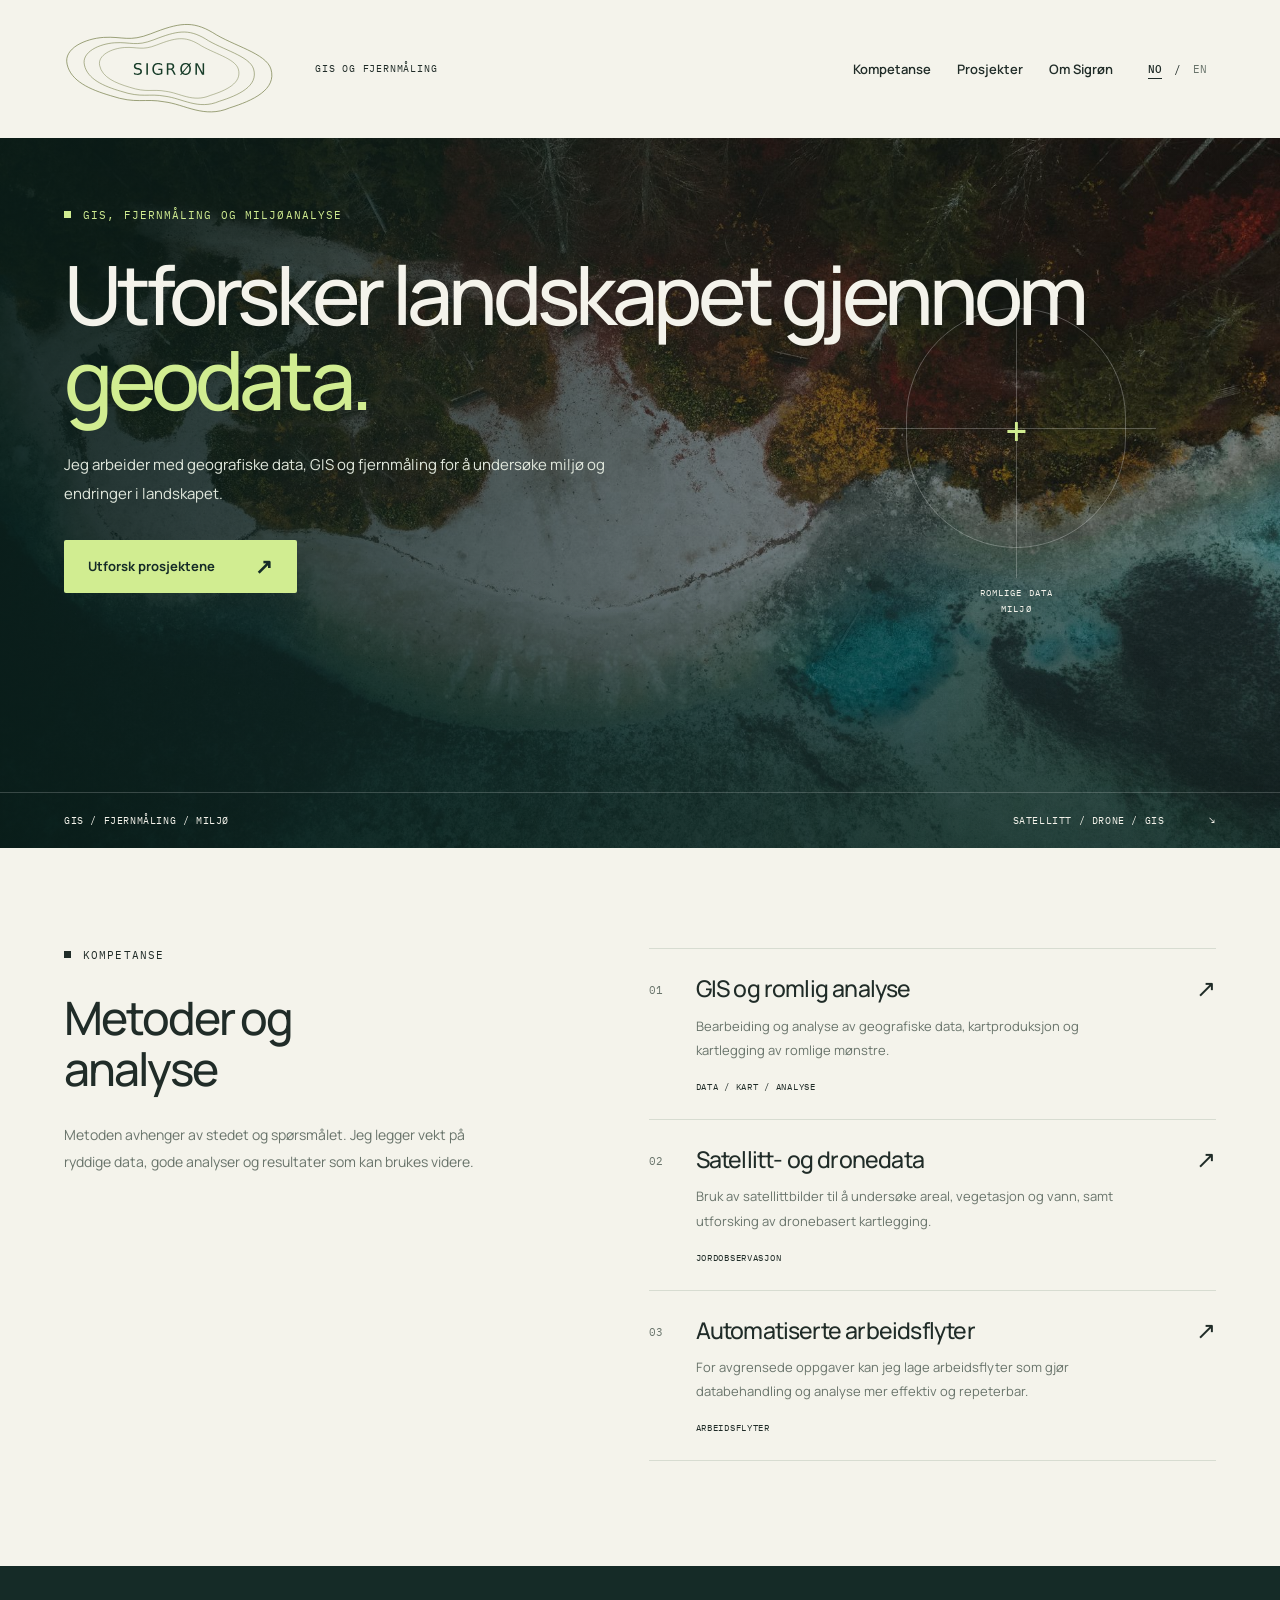
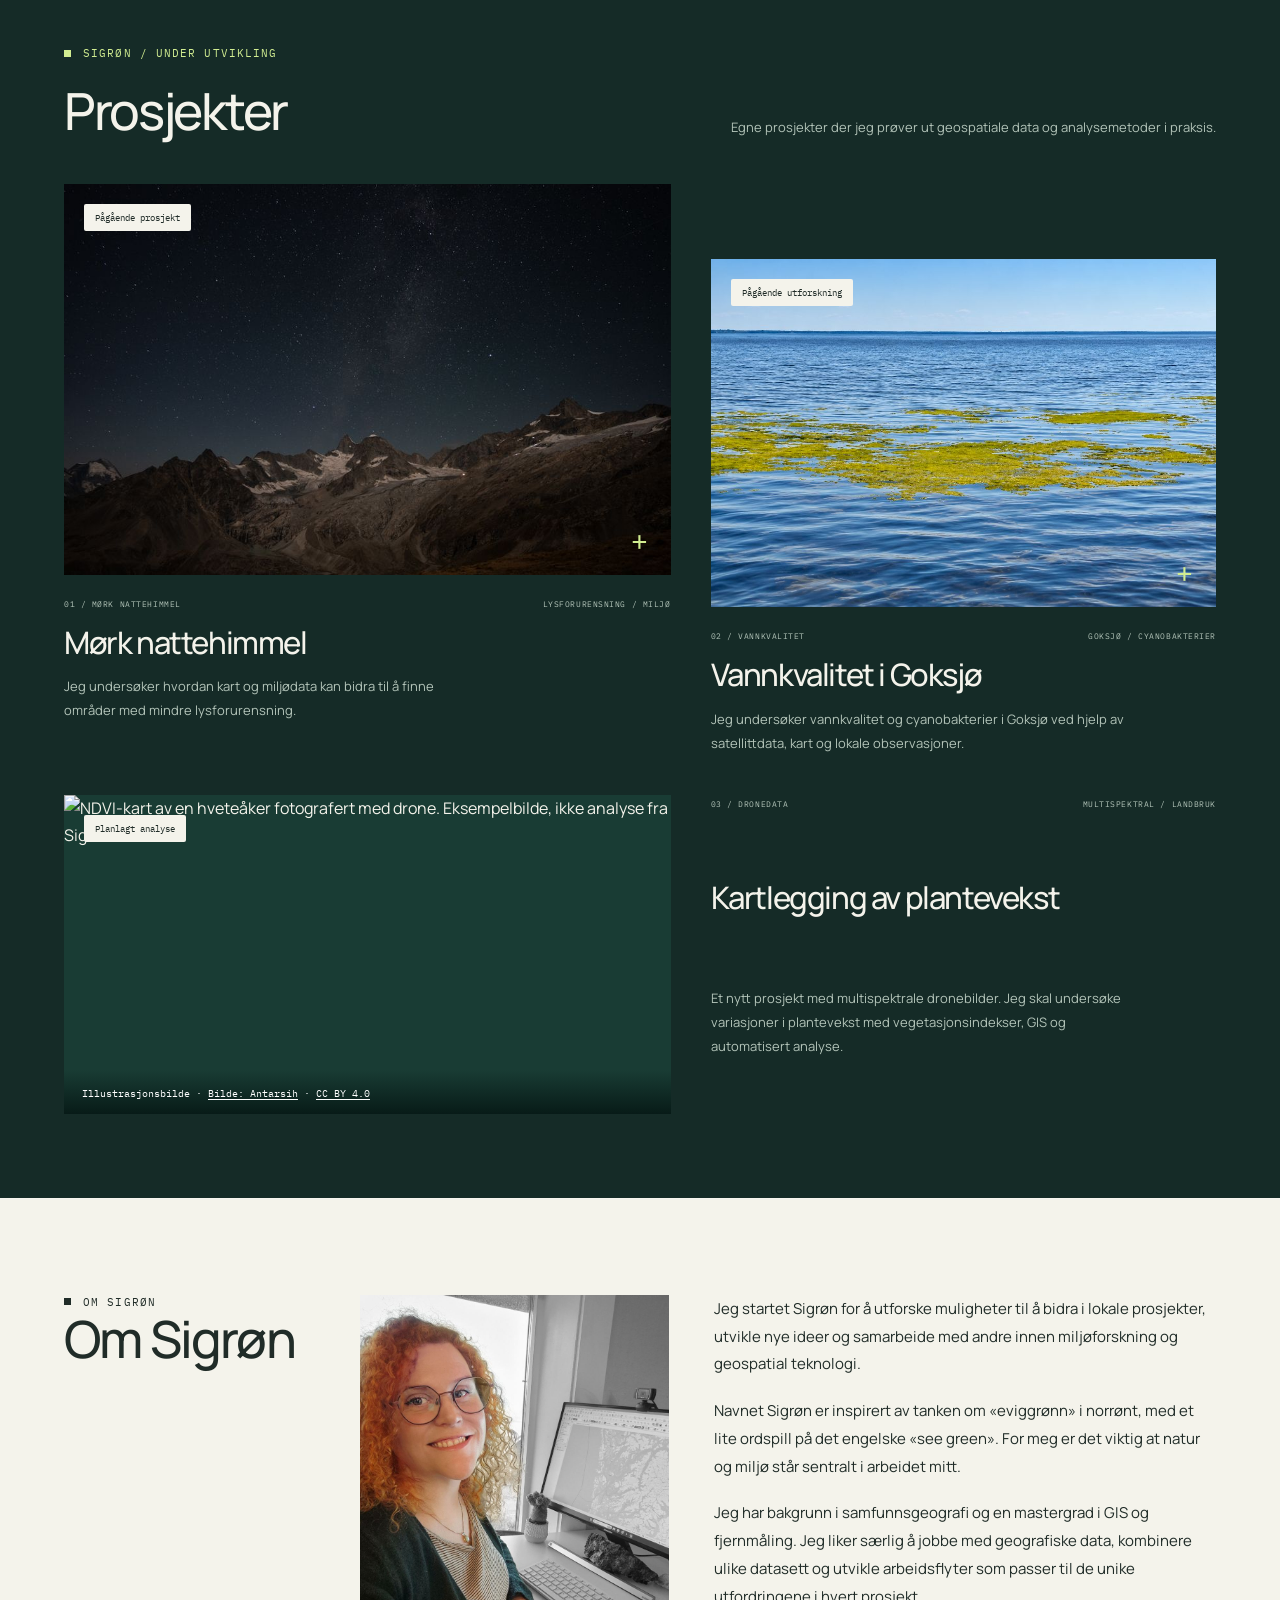
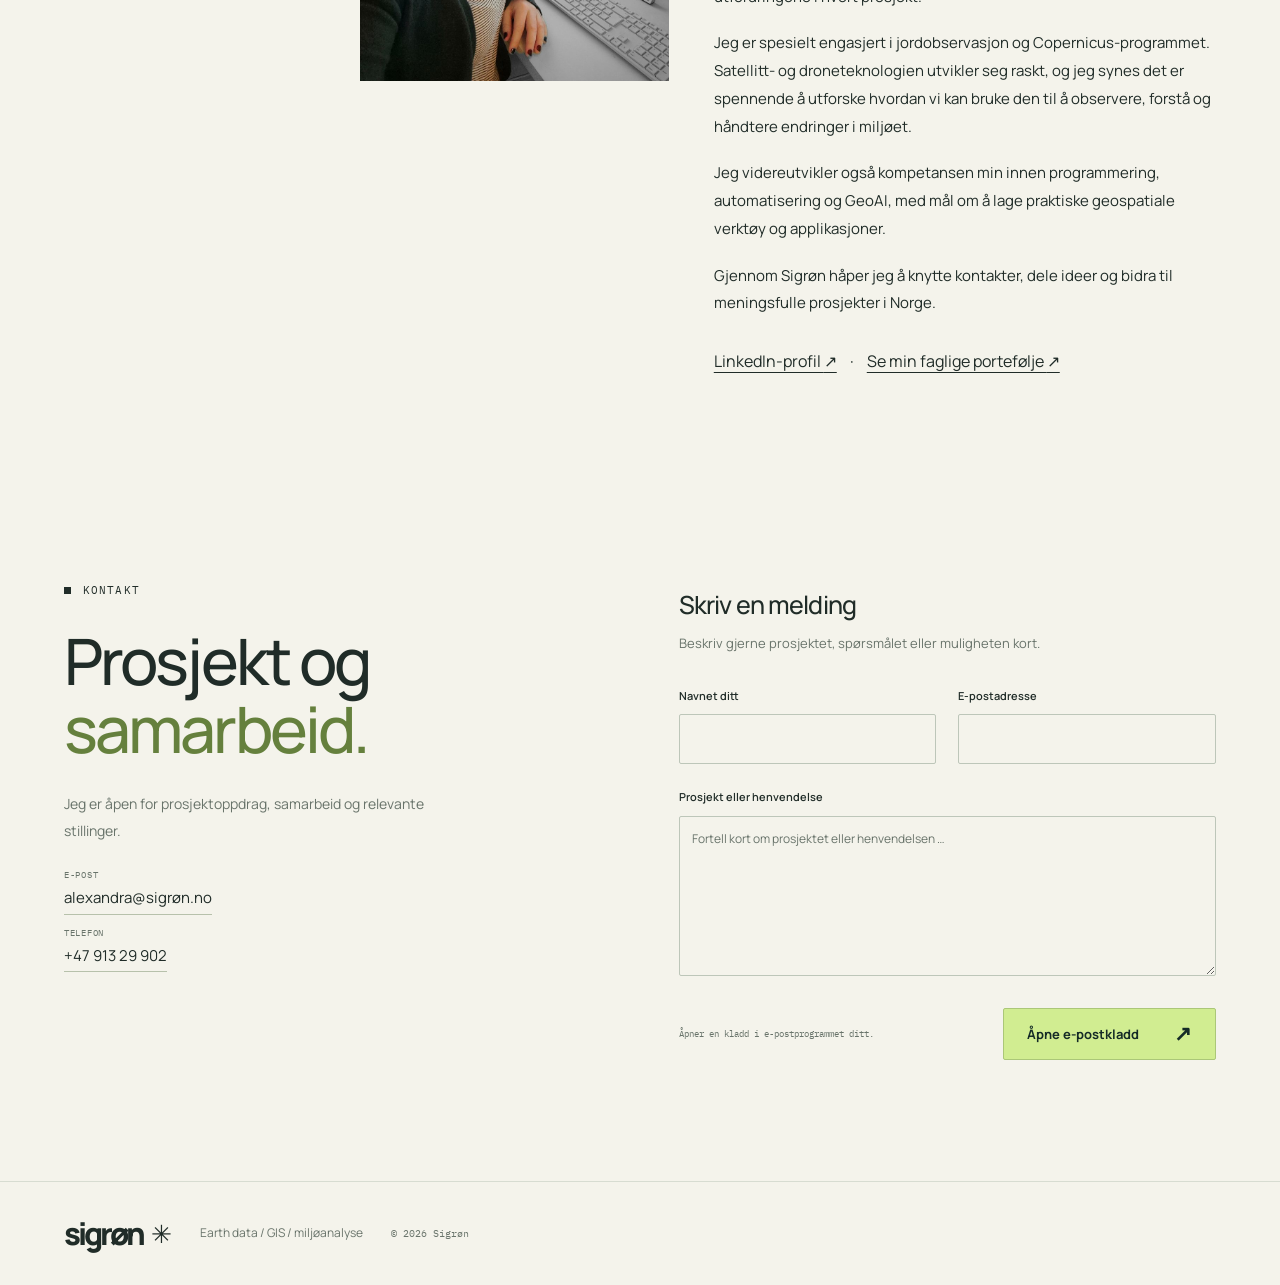
==== commit c432bbd2: "Replace header wordmark and star with Sigrøn contour logo" ====
--- a/index.html
+++ b/index.html
@@ -1,4 +1,4 @@
 <!DOCTYPE html><html lang="nb"><head><meta charset="utf-8"><meta name="viewport" content="width=device-width, initial-scale=1"><title>Sigrøn — GIS, fjernmåling og miljøanalyse</title><meta name="description" content="GIS og fjernmåling for miljø-, landskaps- og planprosjekter. Romlig analyse, satellitt- og dronedata og automatiserte arbeidsflyter for bestemte analysebehov."><meta property="og:title" content="Sigrøn — GIS, fjernmåling og miljøanalyse"><meta property="og:description" content="GIS og fjernmåling for miljø-, landskaps- og planprosjekter. Romlig analyse, satellitt- og dronedata og automatiserte arbeidsflyter for bestemte analysebehov."><meta property="og:type" content="website"><meta property="og:image" content="./images/aerial-lakeshore.jpg"><meta name="twitter:card" content="summary_large_image"><link rel="icon" href="./favicon.svg?v=two-peaks" type="image/svg+xml"><link rel="preconnect" href="https://fonts.googleapis.com"><link rel="preconnect" href="https://fonts.gstatic.com" crossorigin><link href="https://fonts.googleapis.com/css2?family=IBM+Plex+Mono:wght@400;500&family=Manrope:wght@400;500;600;700;800&display=swap" rel="stylesheet"><link rel="stylesheet" href="./assets/style-1.css">
 <link rel="stylesheet" href="./assets/style-2.css">
-</head><body><a class="skip" href="#main">Hopp til innhold</a><header class="site-header"><a href="./" class="brand" aria-label="Sigrøn forside" aria-current="page">sigrøn<span class="brand-mark" aria-hidden="true">✳</span></a><span class="header-note">GIS OG FJERNMÅLING</span><div class="language-switch" role="group" aria-label="Velg språk"><a href="./" lang="nb" hreflang="nb" aria-current="page" aria-label="Norsk">NO</a><span aria-hidden="true">/</span><a href="./en/" lang="en" hreflang="en" aria-label="English">EN</a></div><button class="menu-toggle" type="button" aria-expanded="false" aria-controls="navigation"><span class="menu-label">Meny</span><svg width="18" height="18" viewBox="0 0 18 18" aria-hidden="true"><path d="M2 4h14M2 9h14M2 14h14" fill="none" stroke="currentColor" stroke-width="1.5"></path></svg></button><nav id="navigation" aria-label="Hovedmeny"><a href="#expertise">Kompetanse</a><a href="#explorations">Prosjekter</a><a href="#about">Om Sigrøn</a></nav></header><main id="main" data-astro-cid-7aropxhg><section class="hero" aria-labelledby="hero-title" data-astro-cid-7aropxhg><img class="hero-image" src="./images/aerial-lakeshore.jpg" width="1880" height="1058" alt="Skogkledd strandlinje og blågrønt vann sett fra luften" fetchpriority="high" data-astro-cid-7aropxhg><div class="hero-shade" data-astro-cid-7aropxhg></div><div class="hero-content wrap" data-astro-cid-7aropxhg><p class="eyebrow" data-astro-cid-7aropxhg>GIS, FJERNMÅLING OG MILJØANALYSE</p><h1 id="hero-title" data-astro-cid-7aropxhg>Utforsker landskapet gjennom <span data-astro-cid-7aropxhg>geodata.</span></h1><p class="hero-description" data-astro-cid-7aropxhg>Jeg arbeider med geografiske data, GIS og fjernmåling for å undersøke miljø og endringer i landskapet.</p><div class="hero-actions" data-astro-cid-7aropxhg><a href="#explorations" class="button" data-astro-cid-7aropxhg>Utforsk prosjektene <span aria-hidden="true" data-astro-cid-7aropxhg>↗</span></a></div></div><div class="viewfinder" aria-hidden="true" data-astro-cid-7aropxhg><span class="viewfinder-plus" data-astro-cid-7aropxhg>+</span><span class="viewfinder-caption" data-astro-cid-7aropxhg>ROMLIGE DATA<br data-astro-cid-7aropxhg>MILJØ</span></div><div class="hero-bottom wrap" data-astro-cid-7aropxhg><span data-astro-cid-7aropxhg>GIS / FJERNMÅLING / MILJØ</span><span data-astro-cid-7aropxhg>SATELLITT / DRONE / GIS <span aria-hidden="true" data-astro-cid-7aropxhg>↘</span></span></div></section><section class="expertise wrap" id="expertise" aria-labelledby="expertise-title" data-astro-cid-7aropxhg><div class="expertise-intro" data-astro-cid-7aropxhg><p class="eyebrow" data-astro-cid-7aropxhg>Kompetanse</p><h2 class="section-title" id="expertise-title" data-astro-cid-7aropxhg>Metoder og<br data-astro-cid-7aropxhg>analyse</h2><p data-astro-cid-7aropxhg>Metoden avhenger av stedet og spørsmålet. Jeg legger vekt på ryddige data, gode analyser og resultater som kan brukes videre.</p></div><div class="service-list" data-astro-cid-7aropxhg><article class="service" data-astro-cid-7aropxhg><span class="service-number" data-astro-cid-7aropxhg>01</span><div data-astro-cid-7aropxhg><h3 data-astro-cid-7aropxhg>GIS og romlig analyse</h3><p data-astro-cid-7aropxhg>Bearbeiding og analyse av geografiske data, kartproduksjon og kartlegging av romlige mønstre.</p><span class="service-tag" data-astro-cid-7aropxhg>DATA / KART / ANALYSE</span></div><span class="service-arrow" aria-hidden="true" data-astro-cid-7aropxhg>↗</span></article><article class="service" data-astro-cid-7aropxhg><span class="service-number" data-astro-cid-7aropxhg>02</span><div data-astro-cid-7aropxhg><h3 data-astro-cid-7aropxhg>Satellitt- og dronedata</h3><p data-astro-cid-7aropxhg>Bruk av satellittbilder til å undersøke areal, vegetasjon og vann, samt utforsking av dronebasert kartlegging.</p><span class="service-tag" data-astro-cid-7aropxhg>JORDOBSERVASJON</span></div><span class="service-arrow" aria-hidden="true" data-astro-cid-7aropxhg>↗</span></article><article class="service" data-astro-cid-7aropxhg><span class="service-number" data-astro-cid-7aropxhg>03</span><div data-astro-cid-7aropxhg><h3 data-astro-cid-7aropxhg>Automatiserte arbeidsflyter</h3><p data-astro-cid-7aropxhg>For avgrensede oppgaver kan jeg lage arbeidsflyter som gjør databehandling og analyse mer effektiv og repeterbar.</p><span class="service-tag" data-astro-cid-7aropxhg>ARBEIDSFLYTER</span></div><span class="service-arrow" aria-hidden="true" data-astro-cid-7aropxhg>↗</span></article></div></section><section class="explorations wrap" id="explorations" aria-labelledby="explorations-title" data-astro-cid-7aropxhg><div class="section-heading" data-astro-cid-7aropxhg><div data-astro-cid-7aropxhg><p class="eyebrow" data-astro-cid-7aropxhg>Sigrøn / under utvikling</p><h2 class="section-title" id="explorations-title" data-astro-cid-7aropxhg>Prosjekter</h2></div><p data-astro-cid-7aropxhg>Egne prosjekter der jeg prøver ut geospatiale data og analysemetoder i praksis.</p></div><div class="project-grid" data-astro-cid-7aropxhg><article class="project project-sky" data-astro-cid-7aropxhg><div class="project-image" data-astro-cid-7aropxhg><img src="./images/dark-skies.jpg" width="940" height="627" loading="lazy" alt="Stjernehimmel over et fjellandskap" data-astro-cid-7aropxhg><span class="project-status" data-astro-cid-7aropxhg>Pågående prosjekt</span><span class="image-marker" aria-hidden="true" data-astro-cid-7aropxhg>+</span></div><div class="project-meta" data-astro-cid-7aropxhg><span data-astro-cid-7aropxhg>01 / MØRK NATTEHIMMEL</span><span data-astro-cid-7aropxhg>LYSFORURENSNING / MILJØ</span></div><h3 data-astro-cid-7aropxhg>Mørk nattehimmel</h3><p data-astro-cid-7aropxhg>Jeg undersøker hvordan kart og miljødata kan bidra til å finne områder med mindre lysforurensning.</p></article><article class="project project-water" data-astro-cid-7aropxhg><div class="project-image" data-astro-cid-7aropxhg><img src="./images/goksjo-cyanobacteria.jpg" width="1200" height="675" loading="lazy" alt="Vannoverflate med synlig cyanobakterieoppblomstring" data-astro-cid-7aropxhg><span class="project-status" data-astro-cid-7aropxhg>Pågående utforskning</span><span class="image-marker" aria-hidden="true" data-astro-cid-7aropxhg>+</span></div><div class="project-meta" data-astro-cid-7aropxhg><span data-astro-cid-7aropxhg>02 / VANNKVALITET</span><span data-astro-cid-7aropxhg>GOKSJØ / CYANOBAKTERIER</span></div><h3 data-astro-cid-7aropxhg>Vannkvalitet i Goksjø</h3><p data-astro-cid-7aropxhg>Jeg undersøker vannkvalitet og cyanobakterier i Goksjø ved hjelp av satellittdata, kart og lokale observasjoner.</p></article><article class="project project-drone" data-astro-cid-7aropxhg><div class="project-image project-image-drone" data-astro-cid-7aropxhg><img src="https://thumb.wikimedia.org/wikipedia/commons/thumb/d/d4/Agricultural_art.jpg/960px-Agricultural_art.jpg" width="960" height="678" loading="lazy" alt="NDVI-kart av en hveteåker fotografert med drone. Eksempelbilde, ikke analyse fra Sigrøn." data-astro-cid-7aropxhg><span class="drone-credit" data-astro-cid-7aropxhg>Illustrasjonsbilde · <a href="https://commons.wikimedia.org/wiki/File:Agricultural_art.jpg" target="_blank" rel="noopener noreferrer" data-astro-cid-7aropxhg>Bilde: Antarsih</a> · <a href="https://creativecommons.org/licenses/by/4.0/" target="_blank" rel="noopener noreferrer" data-astro-cid-7aropxhg>CC BY 4.0</a></span><span class="project-status" data-astro-cid-7aropxhg>Planlagt analyse</span></div><div class="project-meta" data-astro-cid-7aropxhg><span data-astro-cid-7aropxhg>03 / DRONEDATA</span><span data-astro-cid-7aropxhg>MULTISPEKTRAL / LANDBRUK</span></div><h3 data-astro-cid-7aropxhg>Kartlegging av plantevekst</h3><p data-astro-cid-7aropxhg>Et nytt prosjekt med multispektrale dronebilder. Jeg skal undersøke variasjoner i plantevekst med vegetasjonsindekser, GIS og automatisert analyse.</p></article></div></section><section class="about-sigron wrap" id="about" aria-labelledby="about-title" data-astro-cid-7aropxhg><div class="about-sigron-heading" data-astro-cid-7aropxhg><p class="eyebrow" data-astro-cid-7aropxhg>OM SIGRØN</p><h2 id="about-title" data-astro-cid-7aropxhg>Om Sigrøn</h2></div><figure class="about-sigron-photo" data-astro-cid-7aropxhg><img src="./images/sigron-about.jpg" width="900" height="1098" loading="lazy" alt="Portrett av Alexandra Ania Fjellvik ved en arbeidsstasjon med GIS-kart" onerror="this.parentElement.style.display='none'" data-astro-cid-7aropxhg></figure><div class="about-sigron-body" data-astro-cid-7aropxhg><p data-astro-cid-7aropxhg>Jeg startet Sigrøn for å utforske muligheter til å bidra i lokale prosjekter, utvikle nye ideer og samarbeide med andre innen miljøforskning og geospatial teknologi.</p><p data-astro-cid-7aropxhg>Navnet Sigrøn er inspirert av tanken om «eviggrønn» i norrønt, med et lite ordspill på det engelske «see green». For meg er det viktig at natur og miljø står sentralt i arbeidet mitt.</p><p data-astro-cid-7aropxhg>Jeg har bakgrunn i samfunnsgeografi og en mastergrad i GIS og fjernmåling. Jeg liker særlig å jobbe med geografiske data, kombinere ulike datasett og utvikle arbeidsflyter som passer til de unike utfordringene i hvert prosjekt.</p><p data-astro-cid-7aropxhg>Jeg er spesielt engasjert i jordobservasjon og Copernicus-programmet. Satellitt- og droneteknologien utvikler seg raskt, og jeg synes det er spennende å utforske hvordan vi kan bruke den til å observere, forstå og håndtere endringer i miljøet.</p><p data-astro-cid-7aropxhg>Jeg videreutvikler også kompetansen min innen programmering, automatisering og GeoAI, med mål om å lage praktiske geospatiale verktøy og applikasjoner.</p><p data-astro-cid-7aropxhg>Gjennom Sigrøn håper jeg å knytte kontakter, dele ideer og bidra til meningsfulle prosjekter i Norge.</p><a class="about-sigron-link" href="https://www.linkedin.com/in/alexandra-ania-fjellvik/" target="_blank" rel="noopener noreferrer" data-astro-cid-7aropxhg>LinkedIn-profil <span aria-hidden="true" data-astro-cid-7aropxhg>↗</span></a><span class="about-link-divider" aria-hidden="true" data-astro-cid-7aropxhg> · </span><a class="about-sigron-link" href="https://alexandrafjellvik.github.io/" target="_blank" rel="noopener noreferrer" data-astro-cid-7aropxhg>Se min faglige portefølje <span aria-hidden="true" data-astro-cid-7aropxhg>↗</span></a></div></section><section class="contact wrap" id="contact" aria-labelledby="contact-title" data-astro-cid-7aropxhg><div class="contact-intro" data-astro-cid-7aropxhg><p class="eyebrow" data-astro-cid-7aropxhg>Kontakt</p><h2 id="contact-title" data-astro-cid-7aropxhg>Prosjekt og<br data-astro-cid-7aropxhg><span data-astro-cid-7aropxhg>samarbeid.</span></h2><p data-astro-cid-7aropxhg>Jeg er åpen for prosjektoppdrag, samarbeid og relevante stillinger.</p><div class="contact-details" data-astro-cid-7aropxhg><div data-astro-cid-7aropxhg><span data-astro-cid-7aropxhg>E-post</span><a href="mailto:alexandra@sigrøn.no" data-astro-cid-7aropxhg>alexandra@sigrøn.no</a></div><div data-astro-cid-7aropxhg><span data-astro-cid-7aropxhg>Telefon</span><a href="tel:+4791329902" data-astro-cid-7aropxhg>+47 913 29 902</a></div></div></div><div class="form-panel" data-astro-cid-7aropxhg><h3 data-astro-cid-7aropxhg>Skriv en melding</h3><p data-astro-cid-7aropxhg>Beskriv gjerne prosjektet, spørsmålet eller muligheten kort.</p><form data-confirmation="Takk! Forespørselen din er sendt. Jeg tar kontakt." data-sending="Sender forespørselen din …" data-error="Forespørselen kunne ikke sendes. Prøv igjen. Det du har skrevet, er fortsatt her." method="POST" action="mailto:alexandra@sigrøn.no" data-astro-cid-7aropxhg><input type="text" name="_hp" value="" tabindex="-1" autocomplete="off" aria-hidden="true" style="position:absolute;left:-9999px" data-astro-cid-7aropxhg><input type="hidden" name="_ts" value="" data-astro-cid-7aropxhg><input type="hidden" name="_form" value="kontakt" data-astro-cid-7aropxhg><input type="hidden" name="_return" value="/" data-astro-cid-7aropxhg><div class="form-row" data-astro-cid-7aropxhg><div class="field" data-astro-cid-7aropxhg><label for="name" data-astro-cid-7aropxhg>Navnet ditt</label><input id="name" name="navn" required autocomplete="name" data-astro-cid-7aropxhg></div><div class="field" data-astro-cid-7aropxhg><label for="email" data-astro-cid-7aropxhg>E-postadresse</label><input type="email" id="email" name="epost" required autocomplete="email" data-astro-cid-7aropxhg></div></div><div class="field" data-astro-cid-7aropxhg><label for="project" data-astro-cid-7aropxhg>Prosjekt eller henvendelse</label><textarea id="project" name="prosjekt" rows="5" required placeholder="Fortell kort om prosjektet eller henvendelsen …" data-astro-cid-7aropxhg></textarea></div><div class="form-submit" data-astro-cid-7aropxhg><span data-astro-cid-7aropxhg>Åpner en kladd i e-postprogrammet ditt.</span><button class="button" type="submit" data-astro-cid-7aropxhg>Åpne e-postkladd <span aria-hidden="true" data-astro-cid-7aropxhg>↗</span></button></div><p class="form-status" role="status" aria-live="polite" data-astro-cid-7aropxhg></p></form></div></section></main><script type="application/ld+json">{"@context":"https://schema.org","@type":"ProfessionalService","name":"Sigrøn","description":"GIS og fjernmåling for miljø-, landskaps- og planprosjekter. Romlig analyse, satellitt- og dronedata og automatiserte arbeidsflyter for bestemte analysebehov.","email":"alexandra@sigrøn.no","telephone":"+4791329902"}</script><footer class="site-footer"><a class="brand" href="./" aria-label="Sigrøn forside">sigrøn<span class="brand-mark" aria-hidden="true">✳</span></a><span>Earth data / GIS / miljøanalyse</span><span class="copyright">© 2026 Sigrøn</span></footer><script type="module" src="./assets/site.js"></script>
+</head><body><a class="skip" href="#main">Hopp til innhold</a><header class="site-header"><a href="./" class="brand" aria-label="Sigrøn forside" aria-current="page"><img class="brand-logo" src="./images/sigron-contour-logo.svg" width="1180" height="550" alt="Sigrøn"></a><span class="header-note">GIS OG FJERNMÅLING</span><div class="language-switch" role="group" aria-label="Velg språk"><a href="./" lang="nb" hreflang="nb" aria-current="page" aria-label="Norsk">NO</a><span aria-hidden="true">/</span><a href="./en/" lang="en" hreflang="en" aria-label="English">EN</a></div><button class="menu-toggle" type="button" aria-expanded="false" aria-controls="navigation"><span class="menu-label">Meny</span><svg width="18" height="18" viewBox="0 0 18 18" aria-hidden="true"><path d="M2 4h14M2 9h14M2 14h14" fill="none" stroke="currentColor" stroke-width="1.5"></path></svg></button><nav id="navigation" aria-label="Hovedmeny"><a href="#expertise">Kompetanse</a><a href="#explorations">Prosjekter</a><a href="#about">Om Sigrøn</a></nav></header><main id="main" data-astro-cid-7aropxhg><section class="hero" aria-labelledby="hero-title" data-astro-cid-7aropxhg><img class="hero-image" src="./images/aerial-lakeshore.jpg" width="1880" height="1058" alt="Skogkledd strandlinje og blågrønt vann sett fra luften" fetchpriority="high" data-astro-cid-7aropxhg><div class="hero-shade" data-astro-cid-7aropxhg></div><div class="hero-content wrap" data-astro-cid-7aropxhg><p class="eyebrow" data-astro-cid-7aropxhg>GIS, FJERNMÅLING OG MILJØANALYSE</p><h1 id="hero-title" data-astro-cid-7aropxhg>Utforsker landskapet gjennom <span data-astro-cid-7aropxhg>geodata.</span></h1><p class="hero-description" data-astro-cid-7aropxhg>Jeg arbeider med geografiske data, GIS og fjernmåling for å undersøke miljø og endringer i landskapet.</p><div class="hero-actions" data-astro-cid-7aropxhg><a href="#explorations" class="button" data-astro-cid-7aropxhg>Utforsk prosjektene <span aria-hidden="true" data-astro-cid-7aropxhg>↗</span></a></div></div><div class="viewfinder" aria-hidden="true" data-astro-cid-7aropxhg><span class="viewfinder-plus" data-astro-cid-7aropxhg>+</span><span class="viewfinder-caption" data-astro-cid-7aropxhg>ROMLIGE DATA<br data-astro-cid-7aropxhg>MILJØ</span></div><div class="hero-bottom wrap" data-astro-cid-7aropxhg><span data-astro-cid-7aropxhg>GIS / FJERNMÅLING / MILJØ</span><span data-astro-cid-7aropxhg>SATELLITT / DRONE / GIS <span aria-hidden="true" data-astro-cid-7aropxhg>↘</span></span></div></section><section class="expertise wrap" id="expertise" aria-labelledby="expertise-title" data-astro-cid-7aropxhg><div class="expertise-intro" data-astro-cid-7aropxhg><p class="eyebrow" data-astro-cid-7aropxhg>Kompetanse</p><h2 class="section-title" id="expertise-title" data-astro-cid-7aropxhg>Metoder og<br data-astro-cid-7aropxhg>analyse</h2><p data-astro-cid-7aropxhg>Metoden avhenger av stedet og spørsmålet. Jeg legger vekt på ryddige data, gode analyser og resultater som kan brukes videre.</p></div><div class="service-list" data-astro-cid-7aropxhg><article class="service" data-astro-cid-7aropxhg><span class="service-number" data-astro-cid-7aropxhg>01</span><div data-astro-cid-7aropxhg><h3 data-astro-cid-7aropxhg>GIS og romlig analyse</h3><p data-astro-cid-7aropxhg>Bearbeiding og analyse av geografiske data, kartproduksjon og kartlegging av romlige mønstre.</p><span class="service-tag" data-astro-cid-7aropxhg>DATA / KART / ANALYSE</span></div><span class="service-arrow" aria-hidden="true" data-astro-cid-7aropxhg>↗</span></article><article class="service" data-astro-cid-7aropxhg><span class="service-number" data-astro-cid-7aropxhg>02</span><div data-astro-cid-7aropxhg><h3 data-astro-cid-7aropxhg>Satellitt- og dronedata</h3><p data-astro-cid-7aropxhg>Bruk av satellittbilder til å undersøke areal, vegetasjon og vann, samt utforsking av dronebasert kartlegging.</p><span class="service-tag" data-astro-cid-7aropxhg>JORDOBSERVASJON</span></div><span class="service-arrow" aria-hidden="true" data-astro-cid-7aropxhg>↗</span></article><article class="service" data-astro-cid-7aropxhg><span class="service-number" data-astro-cid-7aropxhg>03</span><div data-astro-cid-7aropxhg><h3 data-astro-cid-7aropxhg>Automatiserte arbeidsflyter</h3><p data-astro-cid-7aropxhg>For avgrensede oppgaver kan jeg lage arbeidsflyter som gjør databehandling og analyse mer effektiv og repeterbar.</p><span class="service-tag" data-astro-cid-7aropxhg>ARBEIDSFLYTER</span></div><span class="service-arrow" aria-hidden="true" data-astro-cid-7aropxhg>↗</span></article></div></section><section class="explorations wrap" id="explorations" aria-labelledby="explorations-title" data-astro-cid-7aropxhg><div class="section-heading" data-astro-cid-7aropxhg><div data-astro-cid-7aropxhg><p class="eyebrow" data-astro-cid-7aropxhg>Sigrøn / under utvikling</p><h2 class="section-title" id="explorations-title" data-astro-cid-7aropxhg>Prosjekter</h2></div><p data-astro-cid-7aropxhg>Egne prosjekter der jeg prøver ut geospatiale data og analysemetoder i praksis.</p></div><div class="project-grid" data-astro-cid-7aropxhg><article class="project project-sky" data-astro-cid-7aropxhg><div class="project-image" data-astro-cid-7aropxhg><img src="./images/dark-skies.jpg" width="940" height="627" loading="lazy" alt="Stjernehimmel over et fjellandskap" data-astro-cid-7aropxhg><span class="project-status" data-astro-cid-7aropxhg>Pågående prosjekt</span><span class="image-marker" aria-hidden="true" data-astro-cid-7aropxhg>+</span></div><div class="project-meta" data-astro-cid-7aropxhg><span data-astro-cid-7aropxhg>01 / MØRK NATTEHIMMEL</span><span data-astro-cid-7aropxhg>LYSFORURENSNING / MILJØ</span></div><h3 data-astro-cid-7aropxhg>Mørk nattehimmel</h3><p data-astro-cid-7aropxhg>Jeg undersøker hvordan kart og miljødata kan bidra til å finne områder med mindre lysforurensning.</p></article><article class="project project-water" data-astro-cid-7aropxhg><div class="project-image" data-astro-cid-7aropxhg><img src="./images/goksjo-cyanobacteria.jpg" width="1200" height="675" loading="lazy" alt="Vannoverflate med synlig cyanobakterieoppblomstring" data-astro-cid-7aropxhg><span class="project-status" data-astro-cid-7aropxhg>Pågående utforskning</span><span class="image-marker" aria-hidden="true" data-astro-cid-7aropxhg>+</span></div><div class="project-meta" data-astro-cid-7aropxhg><span data-astro-cid-7aropxhg>02 / VANNKVALITET</span><span data-astro-cid-7aropxhg>GOKSJØ / CYANOBAKTERIER</span></div><h3 data-astro-cid-7aropxhg>Vannkvalitet i Goksjø</h3><p data-astro-cid-7aropxhg>Jeg undersøker vannkvalitet og cyanobakterier i Goksjø ved hjelp av satellittdata, kart og lokale observasjoner.</p></article><article class="project project-drone" data-astro-cid-7aropxhg><div class="project-image project-image-drone" data-astro-cid-7aropxhg><img src="https://thumb.wikimedia.org/wikipedia/commons/thumb/d/d4/Agricultural_art.jpg/960px-Agricultural_art.jpg" width="960" height="678" loading="lazy" alt="NDVI-kart av en hveteåker fotografert med drone. Eksempelbilde, ikke analyse fra Sigrøn." data-astro-cid-7aropxhg><span class="drone-credit" data-astro-cid-7aropxhg>Illustrasjonsbilde · <a href="https://commons.wikimedia.org/wiki/File:Agricultural_art.jpg" target="_blank" rel="noopener noreferrer" data-astro-cid-7aropxhg>Bilde: Antarsih</a> · <a href="https://creativecommons.org/licenses/by/4.0/" target="_blank" rel="noopener noreferrer" data-astro-cid-7aropxhg>CC BY 4.0</a></span><span class="project-status" data-astro-cid-7aropxhg>Planlagt analyse</span></div><div class="project-meta" data-astro-cid-7aropxhg><span data-astro-cid-7aropxhg>03 / DRONEDATA</span><span data-astro-cid-7aropxhg>MULTISPEKTRAL / LANDBRUK</span></div><h3 data-astro-cid-7aropxhg>Kartlegging av plantevekst</h3><p data-astro-cid-7aropxhg>Et nytt prosjekt med multispektrale dronebilder. Jeg skal undersøke variasjoner i plantevekst med vegetasjonsindekser, GIS og automatisert analyse.</p></article></div></section><section class="about-sigron wrap" id="about" aria-labelledby="about-title" data-astro-cid-7aropxhg><div class="about-sigron-heading" data-astro-cid-7aropxhg><p class="eyebrow" data-astro-cid-7aropxhg>OM SIGRØN</p><h2 id="about-title" data-astro-cid-7aropxhg>Om Sigrøn</h2></div><figure class="about-sigron-photo" data-astro-cid-7aropxhg><img src="./images/sigron-about.jpg" width="900" height="1098" loading="lazy" alt="Portrett av Alexandra Ania Fjellvik ved en arbeidsstasjon med GIS-kart" onerror="this.parentElement.style.display='none'" data-astro-cid-7aropxhg></figure><div class="about-sigron-body" data-astro-cid-7aropxhg><p data-astro-cid-7aropxhg>Jeg startet Sigrøn for å utforske muligheter til å bidra i lokale prosjekter, utvikle nye ideer og samarbeide med andre innen miljøforskning og geospatial teknologi.</p><p data-astro-cid-7aropxhg>Navnet Sigrøn er inspirert av tanken om «eviggrønn» i norrønt, med et lite ordspill på det engelske «see green». For meg er det viktig at natur og miljø står sentralt i arbeidet mitt.</p><p data-astro-cid-7aropxhg>Jeg har bakgrunn i samfunnsgeografi og en mastergrad i GIS og fjernmåling. Jeg liker særlig å jobbe med geografiske data, kombinere ulike datasett og utvikle arbeidsflyter som passer til de unike utfordringene i hvert prosjekt.</p><p data-astro-cid-7aropxhg>Jeg er spesielt engasjert i jordobservasjon og Copernicus-programmet. Satellitt- og droneteknologien utvikler seg raskt, og jeg synes det er spennende å utforske hvordan vi kan bruke den til å observere, forstå og håndtere endringer i miljøet.</p><p data-astro-cid-7aropxhg>Jeg videreutvikler også kompetansen min innen programmering, automatisering og GeoAI, med mål om å lage praktiske geospatiale verktøy og applikasjoner.</p><p data-astro-cid-7aropxhg>Gjennom Sigrøn håper jeg å knytte kontakter, dele ideer og bidra til meningsfulle prosjekter i Norge.</p><a class="about-sigron-link" href="https://www.linkedin.com/in/alexandra-ania-fjellvik/" target="_blank" rel="noopener noreferrer" data-astro-cid-7aropxhg>LinkedIn-profil <span aria-hidden="true" data-astro-cid-7aropxhg>↗</span></a><span class="about-link-divider" aria-hidden="true" data-astro-cid-7aropxhg> · </span><a class="about-sigron-link" href="https://alexandrafjellvik.github.io/" target="_blank" rel="noopener noreferrer" data-astro-cid-7aropxhg>Se min faglige portefølje <span aria-hidden="true" data-astro-cid-7aropxhg>↗</span></a></div></section><section class="contact wrap" id="contact" aria-labelledby="contact-title" data-astro-cid-7aropxhg><div class="contact-intro" data-astro-cid-7aropxhg><p class="eyebrow" data-astro-cid-7aropxhg>Kontakt</p><h2 id="contact-title" data-astro-cid-7aropxhg>Prosjekt og<br data-astro-cid-7aropxhg><span data-astro-cid-7aropxhg>samarbeid.</span></h2><p data-astro-cid-7aropxhg>Jeg er åpen for prosjektoppdrag, samarbeid og relevante stillinger.</p><div class="contact-details" data-astro-cid-7aropxhg><div data-astro-cid-7aropxhg><span data-astro-cid-7aropxhg>E-post</span><a href="mailto:alexandra@sigrøn.no" data-astro-cid-7aropxhg>alexandra@sigrøn.no</a></div><div data-astro-cid-7aropxhg><span data-astro-cid-7aropxhg>Telefon</span><a href="tel:+4791329902" data-astro-cid-7aropxhg>+47 913 29 902</a></div></div></div><div class="form-panel" data-astro-cid-7aropxhg><h3 data-astro-cid-7aropxhg>Skriv en melding</h3><p data-astro-cid-7aropxhg>Beskriv gjerne prosjektet, spørsmålet eller muligheten kort.</p><form data-confirmation="Takk! Forespørselen din er sendt. Jeg tar kontakt." data-sending="Sender forespørselen din …" data-error="Forespørselen kunne ikke sendes. Prøv igjen. Det du har skrevet, er fortsatt her." method="POST" action="mailto:alexandra@sigrøn.no" data-astro-cid-7aropxhg><input type="text" name="_hp" value="" tabindex="-1" autocomplete="off" aria-hidden="true" style="position:absolute;left:-9999px" data-astro-cid-7aropxhg><input type="hidden" name="_ts" value="" data-astro-cid-7aropxhg><input type="hidden" name="_form" value="kontakt" data-astro-cid-7aropxhg><input type="hidden" name="_return" value="/" data-astro-cid-7aropxhg><div class="form-row" data-astro-cid-7aropxhg><div class="field" data-astro-cid-7aropxhg><label for="name" data-astro-cid-7aropxhg>Navnet ditt</label><input id="name" name="navn" required autocomplete="name" data-astro-cid-7aropxhg></div><div class="field" data-astro-cid-7aropxhg><label for="email" data-astro-cid-7aropxhg>E-postadresse</label><input type="email" id="email" name="epost" required autocomplete="email" data-astro-cid-7aropxhg></div></div><div class="field" data-astro-cid-7aropxhg><label for="project" data-astro-cid-7aropxhg>Prosjekt eller henvendelse</label><textarea id="project" name="prosjekt" rows="5" required placeholder="Fortell kort om prosjektet eller henvendelsen …" data-astro-cid-7aropxhg></textarea></div><div class="form-submit" data-astro-cid-7aropxhg><span data-astro-cid-7aropxhg>Åpner en kladd i e-postprogrammet ditt.</span><button class="button" type="submit" data-astro-cid-7aropxhg>Åpne e-postkladd <span aria-hidden="true" data-astro-cid-7aropxhg>↗</span></button></div><p class="form-status" role="status" aria-live="polite" data-astro-cid-7aropxhg></p></form></div></section></main><script type="application/ld+json">{"@context":"https://schema.org","@type":"ProfessionalService","name":"Sigrøn","description":"GIS og fjernmåling for miljø-, landskaps- og planprosjekter. Romlig analyse, satellitt- og dronedata og automatiserte arbeidsflyter for bestemte analysebehov.","email":"alexandra@sigrøn.no","telephone":"+4791329902"}</script><footer class="site-footer"><a class="brand" href="./" aria-label="Sigrøn forside">sigrøn<span class="brand-mark" aria-hidden="true">✳</span></a><span>Earth data / GIS / miljøanalyse</span><span class="copyright">© 2026 Sigrøn</span></footer><script type="module" src="./assets/site.js"></script>
 </body></html>
--- a/assets/style-1.css
+++ b/assets/style-1.css
@@ -6,3 +6,10 @@
   @media(max-width:760px){.site-header{min-height:78px;flex-wrap:wrap;justify-content:space-between;padding-top:20px;padding-bottom:20px;gap:18px}.brand{font-size:34px}.brand-mark{font-size:27px}.site-header nav{width:100%;margin:0;gap:20px;flex-wrap:wrap}.site-header.enhanced .menu-toggle{display:flex;align-items:center;gap:15px;min-height:40px;padding:6px 10px;border:1px solid #b5bdb1;background:transparent;font-size:12px;cursor:pointer}.menu-toggle span{font-size:20px}.site-header.enhanced nav{display:none}.site-header.enhanced.menu-open nav{display:flex;align-items:stretch;flex-direction:column;gap:0}.site-header.enhanced nav a{padding:12px 0;min-height:44px}.site-header.enhanced nav .nav-contact{padding:12px 14px;margin-top:6px}.site-footer{flex-wrap:wrap;gap:20px;padding-top:30px;padding-bottom:30px}.site-footer>span{flex-basis:100%}.site-footer .copyright{margin-left:0}.eyebrow{font-size:10px;letter-spacing:.06em}}
   @media(max-width:760px){.site-header{gap:12px}.site-header.enhanced .menu-toggle{min-width:44px;min-height:44px;padding:6px;justify-content:center;gap:0}.menu-label{position:absolute;width:1px;height:1px;clip-path:inset(50%);white-space:nowrap}}
   @media(prefers-reduced-motion:reduce){html{scroll-behavior:auto}*,*::before,*::after{transition:none!important}}
+
+/* Contour logo in the website banner */
+.site-header .brand{flex-shrink:0;letter-spacing:normal;gap:0}
+.site-header .brand-logo{display:block;width:210px;height:auto;object-fit:contain}
+@media(max-width:1100px){.site-header .brand-logo{width:180px}}
+@media(max-width:760px){.site-header .brand-logo{width:150px}.site-header{padding-top:12px;padding-bottom:12px}}
+@media(max-width:360px){.site-header .brand-logo{width:130px}}
--- a/assets/style-2.css
+++ b/assets/style-2.css
@@ -914,3 +914,20 @@
     gap: 24px;
   }
 }
+
+
+/* About Sigrøn portrait, revealed after photo upload */
+.about-sigron[data-astro-cid-7aropxhg] { grid-template-columns: minmax(0, .65fr) minmax(0, .8fr) minmax(0, 1.3fr); gap: clamp(22px, 3.5vw, 55px); }
+.about-sigron-photo[data-astro-cid-7aropxhg] { margin: 0; align-self: start; }
+.about-sigron-photo[data-astro-cid-7aropxhg] img[data-astro-cid-7aropxhg] { display: block; width: 100%; height: auto; aspect-ratio: 4/5; object-fit: cover; object-position: 44% 30%; }
+.about-sigron-link[data-astro-cid-7aropxhg] { margin-top: 12px; margin-right: 10px; }
+.about-link-divider[data-astro-cid-7aropxhg] { margin-right: 10px; }
+@media (max-width: 900px) {
+  .about-sigron[data-astro-cid-7aropxhg] { grid-template-columns: minmax(0, .7fr) minmax(0, 1.3fr); }
+  .about-sigron-heading[data-astro-cid-7aropxhg] { grid-column: 1 / -1; }
+}
+@media (max-width: 760px) {
+  .about-sigron[data-astro-cid-7aropxhg] { grid-template-columns: 1fr; }
+  .about-sigron-heading[data-astro-cid-7aropxhg] { grid-column: auto; }
+  .about-sigron-photo[data-astro-cid-7aropxhg] { max-width: 340px; }
+}
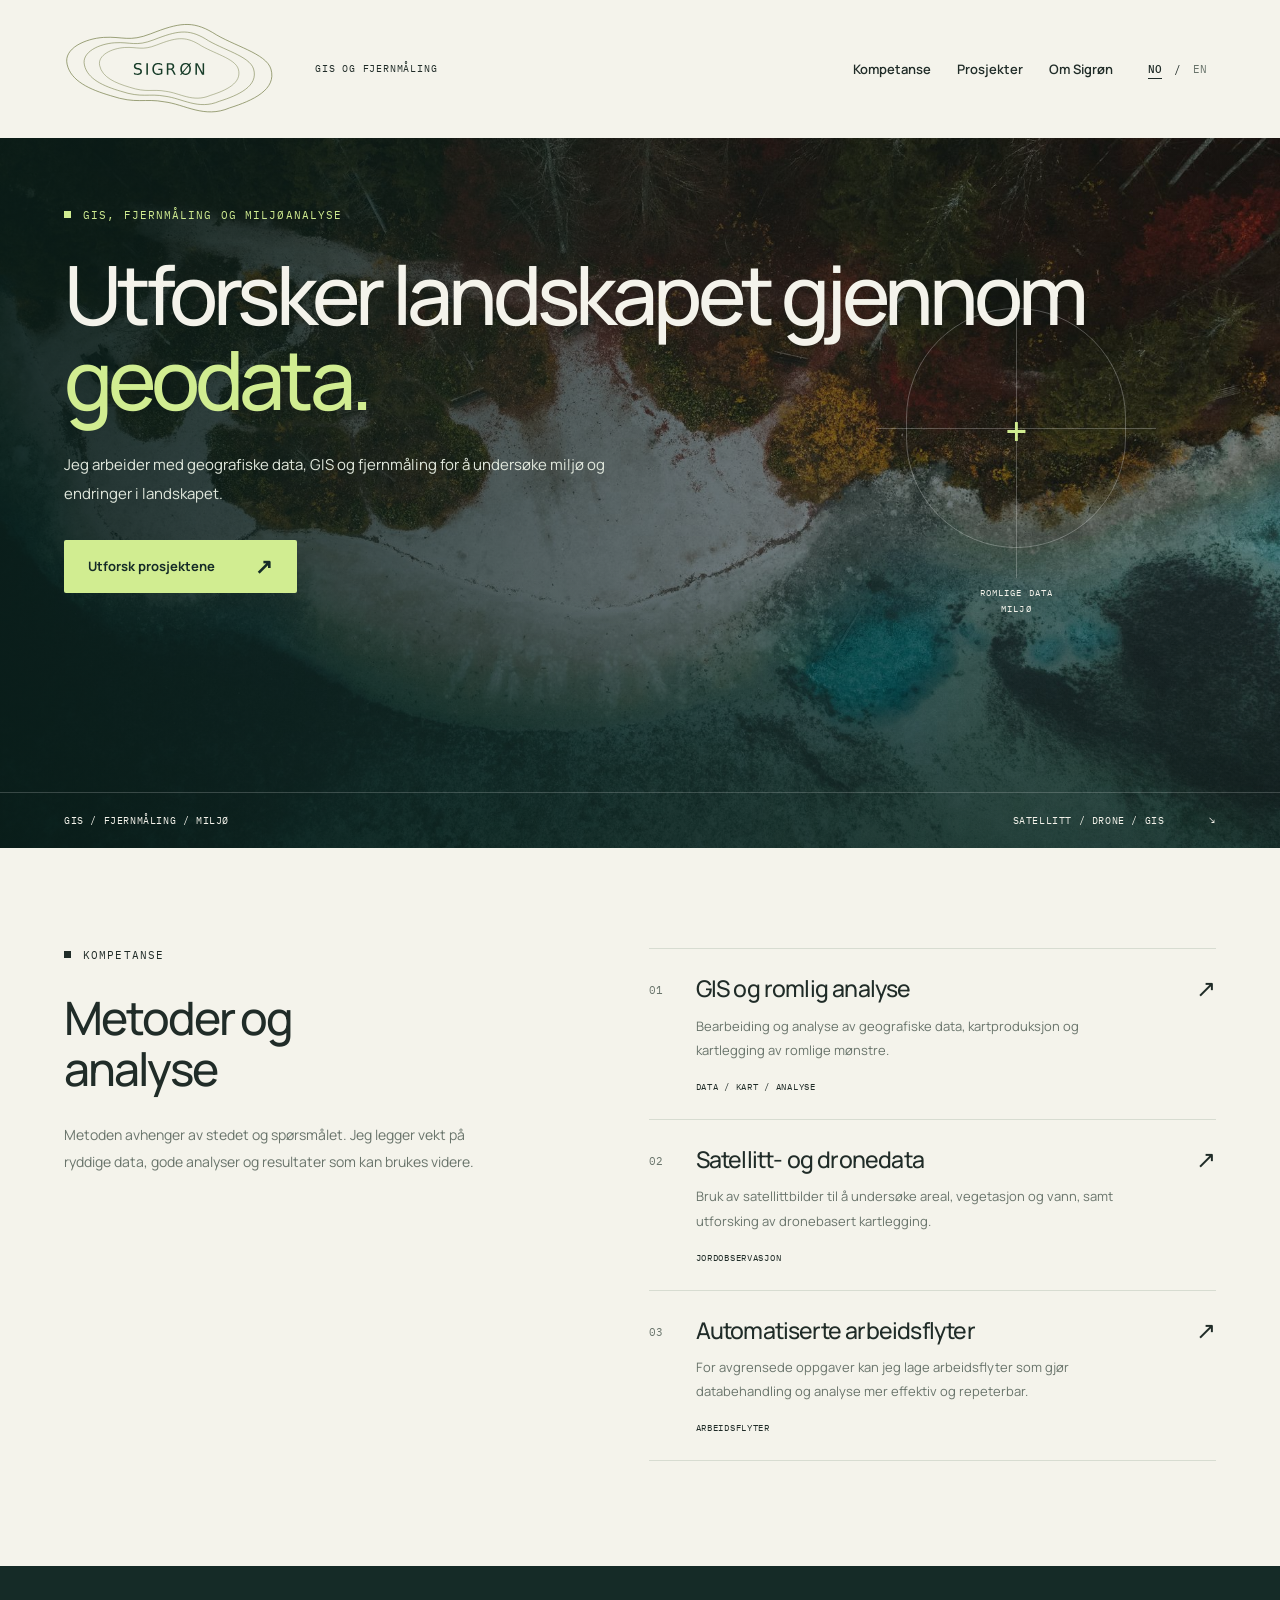
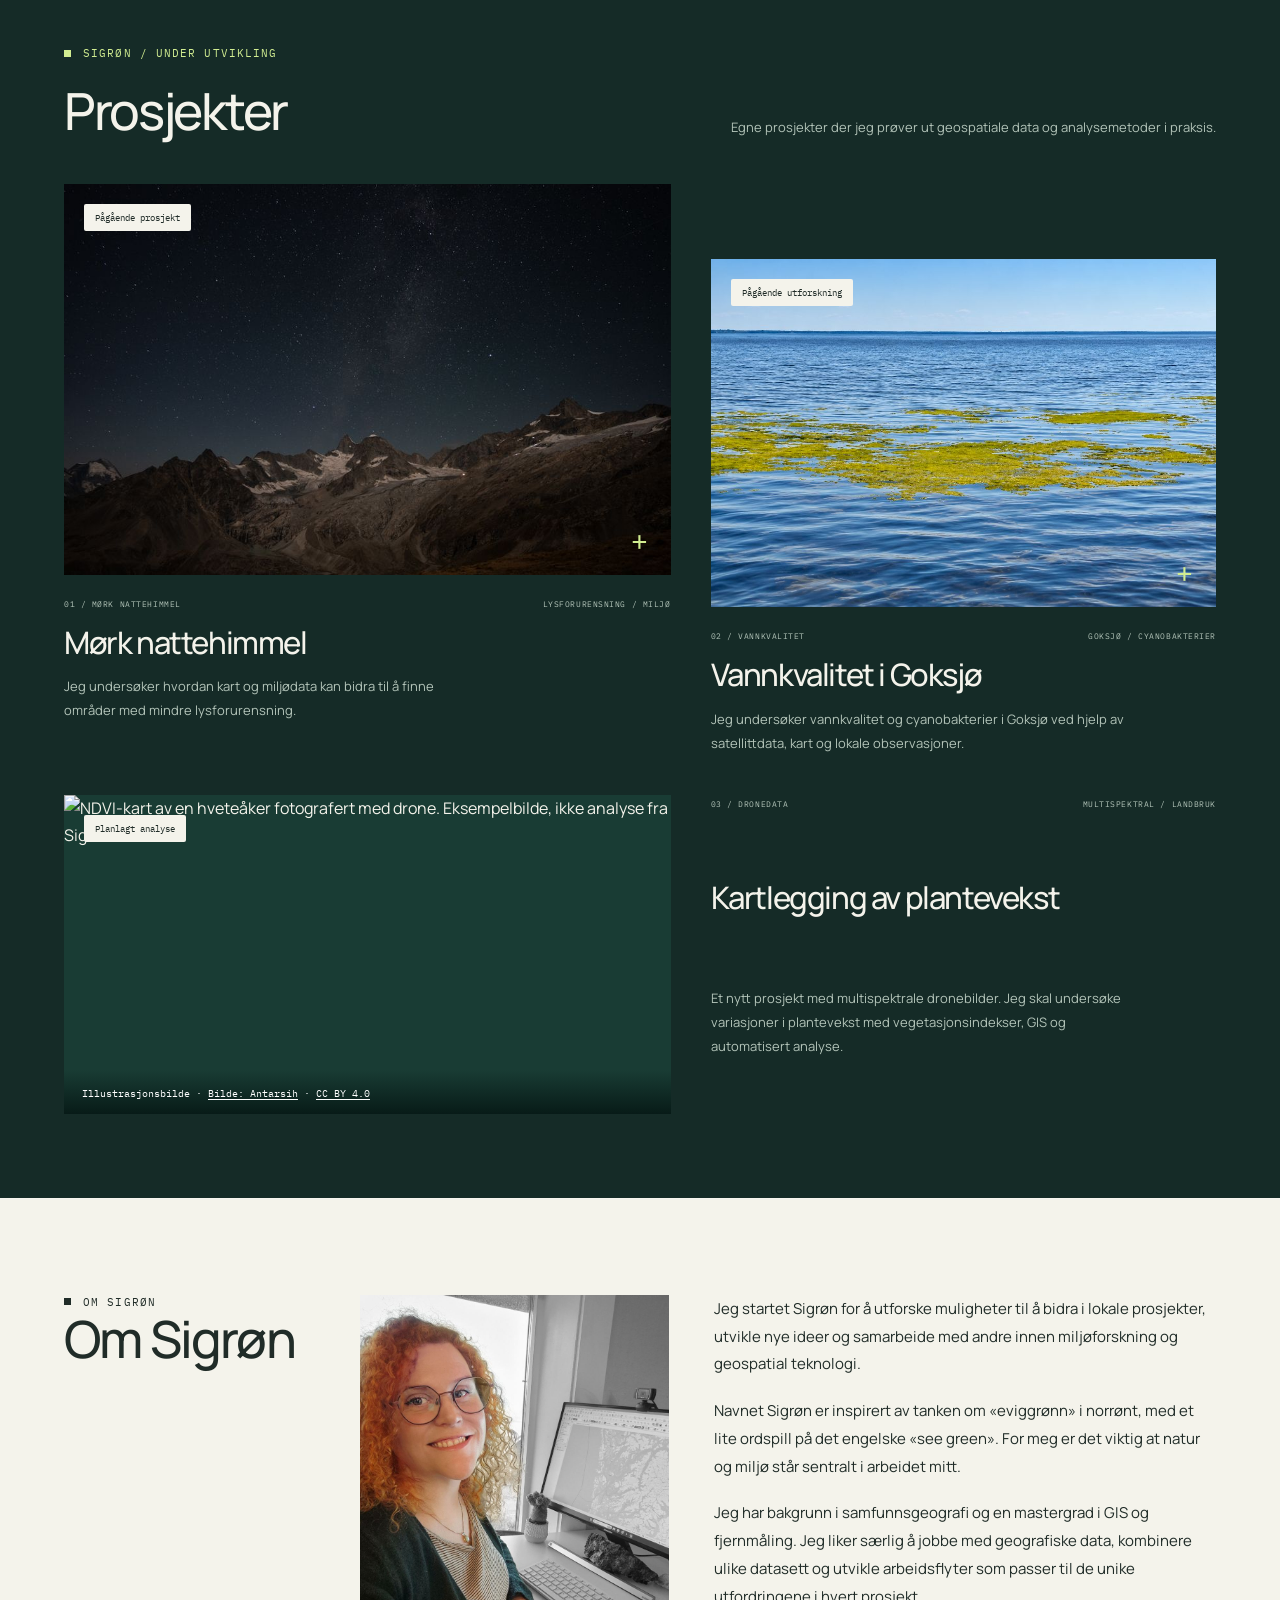
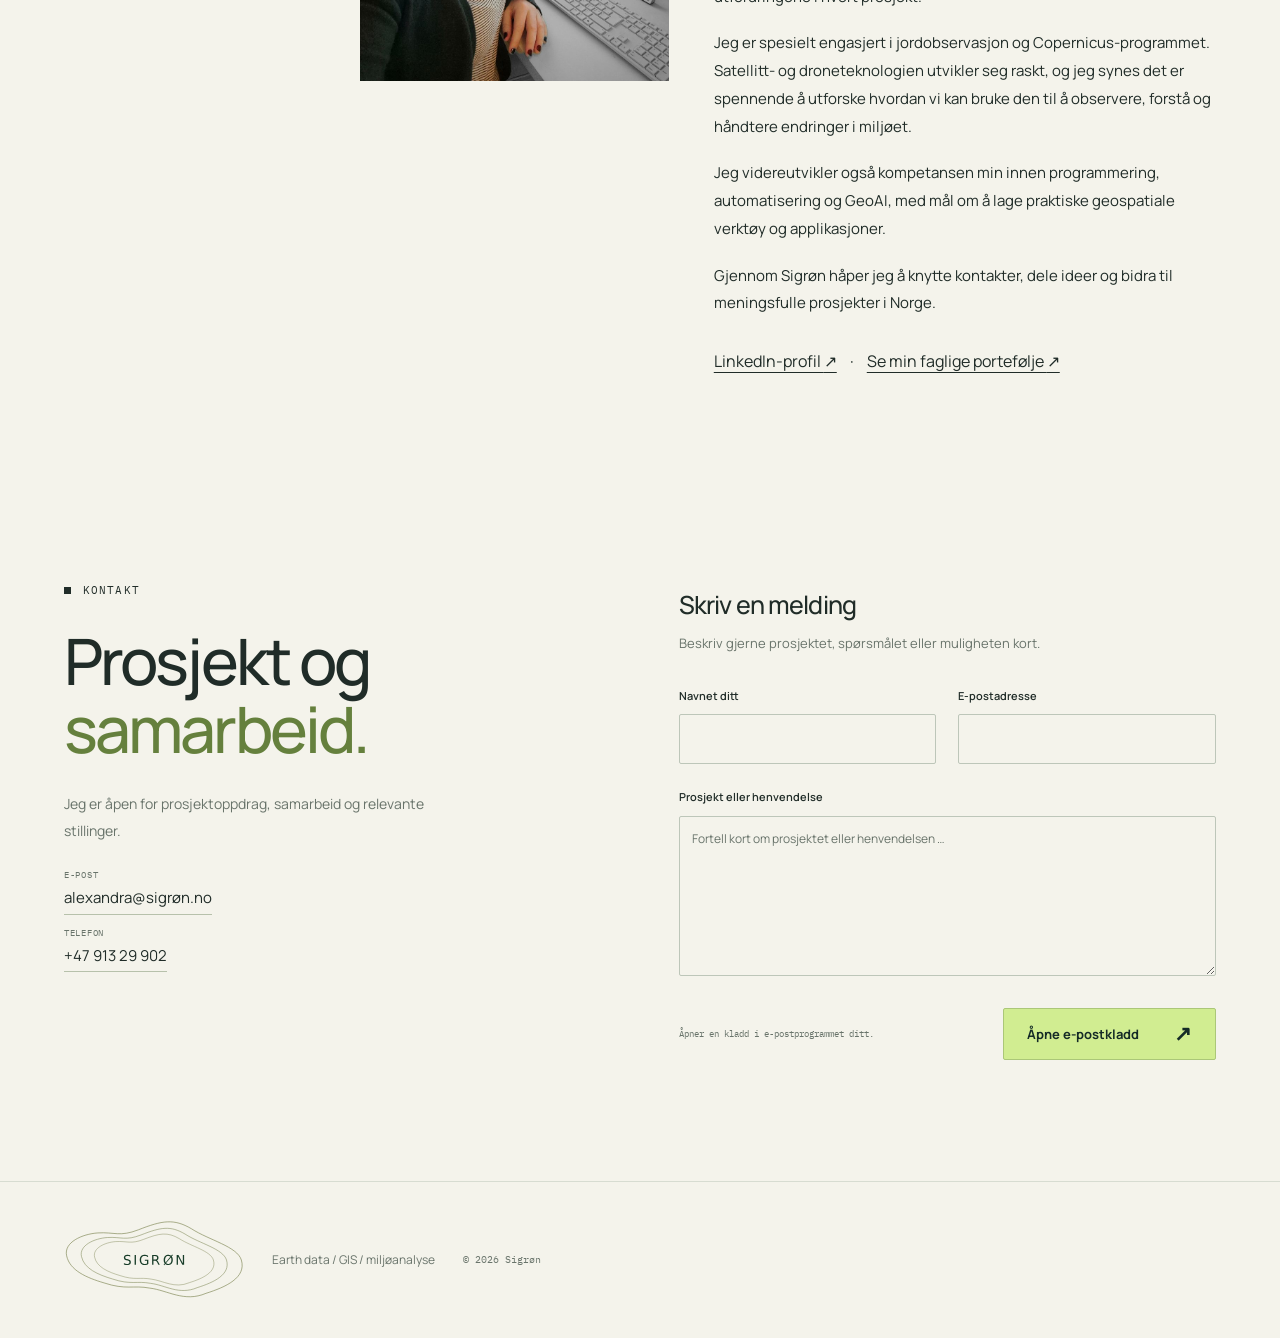
==== commit 7a8b1d41: "Use matching Sigrøn contour logo in Norwegian footer" ====
--- a/index.html
+++ b/index.html
@@ -1,4 +1,4 @@
 <!DOCTYPE html><html lang="nb"><head><meta charset="utf-8"><meta name="viewport" content="width=device-width, initial-scale=1"><title>Sigrøn — GIS, fjernmåling og miljøanalyse</title><meta name="description" content="GIS og fjernmåling for miljø-, landskaps- og planprosjekter. Romlig analyse, satellitt- og dronedata og automatiserte arbeidsflyter for bestemte analysebehov."><meta property="og:title" content="Sigrøn — GIS, fjernmåling og miljøanalyse"><meta property="og:description" content="GIS og fjernmåling for miljø-, landskaps- og planprosjekter. Romlig analyse, satellitt- og dronedata og automatiserte arbeidsflyter for bestemte analysebehov."><meta property="og:type" content="website"><meta property="og:image" content="./images/aerial-lakeshore.jpg"><meta name="twitter:card" content="summary_large_image"><link rel="icon" href="./favicon.svg?v=two-peaks" type="image/svg+xml"><link rel="preconnect" href="https://fonts.googleapis.com"><link rel="preconnect" href="https://fonts.gstatic.com" crossorigin><link href="https://fonts.googleapis.com/css2?family=IBM+Plex+Mono:wght@400;500&family=Manrope:wght@400;500;600;700;800&display=swap" rel="stylesheet"><link rel="stylesheet" href="./assets/style-1.css">
 <link rel="stylesheet" href="./assets/style-2.css">
-</head><body><a class="skip" href="#main">Hopp til innhold</a><header class="site-header"><a href="./" class="brand" aria-label="Sigrøn forside" aria-current="page"><img class="brand-logo" src="./images/sigron-contour-logo.svg" width="1180" height="550" alt="Sigrøn"></a><span class="header-note">GIS OG FJERNMÅLING</span><div class="language-switch" role="group" aria-label="Velg språk"><a href="./" lang="nb" hreflang="nb" aria-current="page" aria-label="Norsk">NO</a><span aria-hidden="true">/</span><a href="./en/" lang="en" hreflang="en" aria-label="English">EN</a></div><button class="menu-toggle" type="button" aria-expanded="false" aria-controls="navigation"><span class="menu-label">Meny</span><svg width="18" height="18" viewBox="0 0 18 18" aria-hidden="true"><path d="M2 4h14M2 9h14M2 14h14" fill="none" stroke="currentColor" stroke-width="1.5"></path></svg></button><nav id="navigation" aria-label="Hovedmeny"><a href="#expertise">Kompetanse</a><a href="#explorations">Prosjekter</a><a href="#about">Om Sigrøn</a></nav></header><main id="main" data-astro-cid-7aropxhg><section class="hero" aria-labelledby="hero-title" data-astro-cid-7aropxhg><img class="hero-image" src="./images/aerial-lakeshore.jpg" width="1880" height="1058" alt="Skogkledd strandlinje og blågrønt vann sett fra luften" fetchpriority="high" data-astro-cid-7aropxhg><div class="hero-shade" data-astro-cid-7aropxhg></div><div class="hero-content wrap" data-astro-cid-7aropxhg><p class="eyebrow" data-astro-cid-7aropxhg>GIS, FJERNMÅLING OG MILJØANALYSE</p><h1 id="hero-title" data-astro-cid-7aropxhg>Utforsker landskapet gjennom <span data-astro-cid-7aropxhg>geodata.</span></h1><p class="hero-description" data-astro-cid-7aropxhg>Jeg arbeider med geografiske data, GIS og fjernmåling for å undersøke miljø og endringer i landskapet.</p><div class="hero-actions" data-astro-cid-7aropxhg><a href="#explorations" class="button" data-astro-cid-7aropxhg>Utforsk prosjektene <span aria-hidden="true" data-astro-cid-7aropxhg>↗</span></a></div></div><div class="viewfinder" aria-hidden="true" data-astro-cid-7aropxhg><span class="viewfinder-plus" data-astro-cid-7aropxhg>+</span><span class="viewfinder-caption" data-astro-cid-7aropxhg>ROMLIGE DATA<br data-astro-cid-7aropxhg>MILJØ</span></div><div class="hero-bottom wrap" data-astro-cid-7aropxhg><span data-astro-cid-7aropxhg>GIS / FJERNMÅLING / MILJØ</span><span data-astro-cid-7aropxhg>SATELLITT / DRONE / GIS <span aria-hidden="true" data-astro-cid-7aropxhg>↘</span></span></div></section><section class="expertise wrap" id="expertise" aria-labelledby="expertise-title" data-astro-cid-7aropxhg><div class="expertise-intro" data-astro-cid-7aropxhg><p class="eyebrow" data-astro-cid-7aropxhg>Kompetanse</p><h2 class="section-title" id="expertise-title" data-astro-cid-7aropxhg>Metoder og<br data-astro-cid-7aropxhg>analyse</h2><p data-astro-cid-7aropxhg>Metoden avhenger av stedet og spørsmålet. Jeg legger vekt på ryddige data, gode analyser og resultater som kan brukes videre.</p></div><div class="service-list" data-astro-cid-7aropxhg><article class="service" data-astro-cid-7aropxhg><span class="service-number" data-astro-cid-7aropxhg>01</span><div data-astro-cid-7aropxhg><h3 data-astro-cid-7aropxhg>GIS og romlig analyse</h3><p data-astro-cid-7aropxhg>Bearbeiding og analyse av geografiske data, kartproduksjon og kartlegging av romlige mønstre.</p><span class="service-tag" data-astro-cid-7aropxhg>DATA / KART / ANALYSE</span></div><span class="service-arrow" aria-hidden="true" data-astro-cid-7aropxhg>↗</span></article><article class="service" data-astro-cid-7aropxhg><span class="service-number" data-astro-cid-7aropxhg>02</span><div data-astro-cid-7aropxhg><h3 data-astro-cid-7aropxhg>Satellitt- og dronedata</h3><p data-astro-cid-7aropxhg>Bruk av satellittbilder til å undersøke areal, vegetasjon og vann, samt utforsking av dronebasert kartlegging.</p><span class="service-tag" data-astro-cid-7aropxhg>JORDOBSERVASJON</span></div><span class="service-arrow" aria-hidden="true" data-astro-cid-7aropxhg>↗</span></article><article class="service" data-astro-cid-7aropxhg><span class="service-number" data-astro-cid-7aropxhg>03</span><div data-astro-cid-7aropxhg><h3 data-astro-cid-7aropxhg>Automatiserte arbeidsflyter</h3><p data-astro-cid-7aropxhg>For avgrensede oppgaver kan jeg lage arbeidsflyter som gjør databehandling og analyse mer effektiv og repeterbar.</p><span class="service-tag" data-astro-cid-7aropxhg>ARBEIDSFLYTER</span></div><span class="service-arrow" aria-hidden="true" data-astro-cid-7aropxhg>↗</span></article></div></section><section class="explorations wrap" id="explorations" aria-labelledby="explorations-title" data-astro-cid-7aropxhg><div class="section-heading" data-astro-cid-7aropxhg><div data-astro-cid-7aropxhg><p class="eyebrow" data-astro-cid-7aropxhg>Sigrøn / under utvikling</p><h2 class="section-title" id="explorations-title" data-astro-cid-7aropxhg>Prosjekter</h2></div><p data-astro-cid-7aropxhg>Egne prosjekter der jeg prøver ut geospatiale data og analysemetoder i praksis.</p></div><div class="project-grid" data-astro-cid-7aropxhg><article class="project project-sky" data-astro-cid-7aropxhg><div class="project-image" data-astro-cid-7aropxhg><img src="./images/dark-skies.jpg" width="940" height="627" loading="lazy" alt="Stjernehimmel over et fjellandskap" data-astro-cid-7aropxhg><span class="project-status" data-astro-cid-7aropxhg>Pågående prosjekt</span><span class="image-marker" aria-hidden="true" data-astro-cid-7aropxhg>+</span></div><div class="project-meta" data-astro-cid-7aropxhg><span data-astro-cid-7aropxhg>01 / MØRK NATTEHIMMEL</span><span data-astro-cid-7aropxhg>LYSFORURENSNING / MILJØ</span></div><h3 data-astro-cid-7aropxhg>Mørk nattehimmel</h3><p data-astro-cid-7aropxhg>Jeg undersøker hvordan kart og miljødata kan bidra til å finne områder med mindre lysforurensning.</p></article><article class="project project-water" data-astro-cid-7aropxhg><div class="project-image" data-astro-cid-7aropxhg><img src="./images/goksjo-cyanobacteria.jpg" width="1200" height="675" loading="lazy" alt="Vannoverflate med synlig cyanobakterieoppblomstring" data-astro-cid-7aropxhg><span class="project-status" data-astro-cid-7aropxhg>Pågående utforskning</span><span class="image-marker" aria-hidden="true" data-astro-cid-7aropxhg>+</span></div><div class="project-meta" data-astro-cid-7aropxhg><span data-astro-cid-7aropxhg>02 / VANNKVALITET</span><span data-astro-cid-7aropxhg>GOKSJØ / CYANOBAKTERIER</span></div><h3 data-astro-cid-7aropxhg>Vannkvalitet i Goksjø</h3><p data-astro-cid-7aropxhg>Jeg undersøker vannkvalitet og cyanobakterier i Goksjø ved hjelp av satellittdata, kart og lokale observasjoner.</p></article><article class="project project-drone" data-astro-cid-7aropxhg><div class="project-image project-image-drone" data-astro-cid-7aropxhg><img src="https://thumb.wikimedia.org/wikipedia/commons/thumb/d/d4/Agricultural_art.jpg/960px-Agricultural_art.jpg" width="960" height="678" loading="lazy" alt="NDVI-kart av en hveteåker fotografert med drone. Eksempelbilde, ikke analyse fra Sigrøn." data-astro-cid-7aropxhg><span class="drone-credit" data-astro-cid-7aropxhg>Illustrasjonsbilde · <a href="https://commons.wikimedia.org/wiki/File:Agricultural_art.jpg" target="_blank" rel="noopener noreferrer" data-astro-cid-7aropxhg>Bilde: Antarsih</a> · <a href="https://creativecommons.org/licenses/by/4.0/" target="_blank" rel="noopener noreferrer" data-astro-cid-7aropxhg>CC BY 4.0</a></span><span class="project-status" data-astro-cid-7aropxhg>Planlagt analyse</span></div><div class="project-meta" data-astro-cid-7aropxhg><span data-astro-cid-7aropxhg>03 / DRONEDATA</span><span data-astro-cid-7aropxhg>MULTISPEKTRAL / LANDBRUK</span></div><h3 data-astro-cid-7aropxhg>Kartlegging av plantevekst</h3><p data-astro-cid-7aropxhg>Et nytt prosjekt med multispektrale dronebilder. Jeg skal undersøke variasjoner i plantevekst med vegetasjonsindekser, GIS og automatisert analyse.</p></article></div></section><section class="about-sigron wrap" id="about" aria-labelledby="about-title" data-astro-cid-7aropxhg><div class="about-sigron-heading" data-astro-cid-7aropxhg><p class="eyebrow" data-astro-cid-7aropxhg>OM SIGRØN</p><h2 id="about-title" data-astro-cid-7aropxhg>Om Sigrøn</h2></div><figure class="about-sigron-photo" data-astro-cid-7aropxhg><img src="./images/sigron-about.jpg" width="900" height="1098" loading="lazy" alt="Portrett av Alexandra Ania Fjellvik ved en arbeidsstasjon med GIS-kart" onerror="this.parentElement.style.display='none'" data-astro-cid-7aropxhg></figure><div class="about-sigron-body" data-astro-cid-7aropxhg><p data-astro-cid-7aropxhg>Jeg startet Sigrøn for å utforske muligheter til å bidra i lokale prosjekter, utvikle nye ideer og samarbeide med andre innen miljøforskning og geospatial teknologi.</p><p data-astro-cid-7aropxhg>Navnet Sigrøn er inspirert av tanken om «eviggrønn» i norrønt, med et lite ordspill på det engelske «see green». For meg er det viktig at natur og miljø står sentralt i arbeidet mitt.</p><p data-astro-cid-7aropxhg>Jeg har bakgrunn i samfunnsgeografi og en mastergrad i GIS og fjernmåling. Jeg liker særlig å jobbe med geografiske data, kombinere ulike datasett og utvikle arbeidsflyter som passer til de unike utfordringene i hvert prosjekt.</p><p data-astro-cid-7aropxhg>Jeg er spesielt engasjert i jordobservasjon og Copernicus-programmet. Satellitt- og droneteknologien utvikler seg raskt, og jeg synes det er spennende å utforske hvordan vi kan bruke den til å observere, forstå og håndtere endringer i miljøet.</p><p data-astro-cid-7aropxhg>Jeg videreutvikler også kompetansen min innen programmering, automatisering og GeoAI, med mål om å lage praktiske geospatiale verktøy og applikasjoner.</p><p data-astro-cid-7aropxhg>Gjennom Sigrøn håper jeg å knytte kontakter, dele ideer og bidra til meningsfulle prosjekter i Norge.</p><a class="about-sigron-link" href="https://www.linkedin.com/in/alexandra-ania-fjellvik/" target="_blank" rel="noopener noreferrer" data-astro-cid-7aropxhg>LinkedIn-profil <span aria-hidden="true" data-astro-cid-7aropxhg>↗</span></a><span class="about-link-divider" aria-hidden="true" data-astro-cid-7aropxhg> · </span><a class="about-sigron-link" href="https://alexandrafjellvik.github.io/" target="_blank" rel="noopener noreferrer" data-astro-cid-7aropxhg>Se min faglige portefølje <span aria-hidden="true" data-astro-cid-7aropxhg>↗</span></a></div></section><section class="contact wrap" id="contact" aria-labelledby="contact-title" data-astro-cid-7aropxhg><div class="contact-intro" data-astro-cid-7aropxhg><p class="eyebrow" data-astro-cid-7aropxhg>Kontakt</p><h2 id="contact-title" data-astro-cid-7aropxhg>Prosjekt og<br data-astro-cid-7aropxhg><span data-astro-cid-7aropxhg>samarbeid.</span></h2><p data-astro-cid-7aropxhg>Jeg er åpen for prosjektoppdrag, samarbeid og relevante stillinger.</p><div class="contact-details" data-astro-cid-7aropxhg><div data-astro-cid-7aropxhg><span data-astro-cid-7aropxhg>E-post</span><a href="mailto:alexandra@sigrøn.no" data-astro-cid-7aropxhg>alexandra@sigrøn.no</a></div><div data-astro-cid-7aropxhg><span data-astro-cid-7aropxhg>Telefon</span><a href="tel:+4791329902" data-astro-cid-7aropxhg>+47 913 29 902</a></div></div></div><div class="form-panel" data-astro-cid-7aropxhg><h3 data-astro-cid-7aropxhg>Skriv en melding</h3><p data-astro-cid-7aropxhg>Beskriv gjerne prosjektet, spørsmålet eller muligheten kort.</p><form data-confirmation="Takk! Forespørselen din er sendt. Jeg tar kontakt." data-sending="Sender forespørselen din …" data-error="Forespørselen kunne ikke sendes. Prøv igjen. Det du har skrevet, er fortsatt her." method="POST" action="mailto:alexandra@sigrøn.no" data-astro-cid-7aropxhg><input type="text" name="_hp" value="" tabindex="-1" autocomplete="off" aria-hidden="true" style="position:absolute;left:-9999px" data-astro-cid-7aropxhg><input type="hidden" name="_ts" value="" data-astro-cid-7aropxhg><input type="hidden" name="_form" value="kontakt" data-astro-cid-7aropxhg><input type="hidden" name="_return" value="/" data-astro-cid-7aropxhg><div class="form-row" data-astro-cid-7aropxhg><div class="field" data-astro-cid-7aropxhg><label for="name" data-astro-cid-7aropxhg>Navnet ditt</label><input id="name" name="navn" required autocomplete="name" data-astro-cid-7aropxhg></div><div class="field" data-astro-cid-7aropxhg><label for="email" data-astro-cid-7aropxhg>E-postadresse</label><input type="email" id="email" name="epost" required autocomplete="email" data-astro-cid-7aropxhg></div></div><div class="field" data-astro-cid-7aropxhg><label for="project" data-astro-cid-7aropxhg>Prosjekt eller henvendelse</label><textarea id="project" name="prosjekt" rows="5" required placeholder="Fortell kort om prosjektet eller henvendelsen …" data-astro-cid-7aropxhg></textarea></div><div class="form-submit" data-astro-cid-7aropxhg><span data-astro-cid-7aropxhg>Åpner en kladd i e-postprogrammet ditt.</span><button class="button" type="submit" data-astro-cid-7aropxhg>Åpne e-postkladd <span aria-hidden="true" data-astro-cid-7aropxhg>↗</span></button></div><p class="form-status" role="status" aria-live="polite" data-astro-cid-7aropxhg></p></form></div></section></main><script type="application/ld+json">{"@context":"https://schema.org","@type":"ProfessionalService","name":"Sigrøn","description":"GIS og fjernmåling for miljø-, landskaps- og planprosjekter. Romlig analyse, satellitt- og dronedata og automatiserte arbeidsflyter for bestemte analysebehov.","email":"alexandra@sigrøn.no","telephone":"+4791329902"}</script><footer class="site-footer"><a class="brand" href="./" aria-label="Sigrøn forside">sigrøn<span class="brand-mark" aria-hidden="true">✳</span></a><span>Earth data / GIS / miljøanalyse</span><span class="copyright">© 2026 Sigrøn</span></footer><script type="module" src="./assets/site.js"></script>
+</head><body><a class="skip" href="#main">Hopp til innhold</a><header class="site-header"><a href="./" class="brand" aria-label="Sigrøn forside" aria-current="page"><img class="brand-logo" src="./images/sigron-contour-logo.svg" width="1180" height="550" alt="Sigrøn"></a><span class="header-note">GIS OG FJERNMÅLING</span><div class="language-switch" role="group" aria-label="Velg språk"><a href="./" lang="nb" hreflang="nb" aria-current="page" aria-label="Norsk">NO</a><span aria-hidden="true">/</span><a href="./en/" lang="en" hreflang="en" aria-label="English">EN</a></div><button class="menu-toggle" type="button" aria-expanded="false" aria-controls="navigation"><span class="menu-label">Meny</span><svg width="18" height="18" viewBox="0 0 18 18" aria-hidden="true"><path d="M2 4h14M2 9h14M2 14h14" fill="none" stroke="currentColor" stroke-width="1.5"></path></svg></button><nav id="navigation" aria-label="Hovedmeny"><a href="#expertise">Kompetanse</a><a href="#explorations">Prosjekter</a><a href="#about">Om Sigrøn</a></nav></header><main id="main" data-astro-cid-7aropxhg><section class="hero" aria-labelledby="hero-title" data-astro-cid-7aropxhg><img class="hero-image" src="./images/aerial-lakeshore.jpg" width="1880" height="1058" alt="Skogkledd strandlinje og blågrønt vann sett fra luften" fetchpriority="high" data-astro-cid-7aropxhg><div class="hero-shade" data-astro-cid-7aropxhg></div><div class="hero-content wrap" data-astro-cid-7aropxhg><p class="eyebrow" data-astro-cid-7aropxhg>GIS, FJERNMÅLING OG MILJØANALYSE</p><h1 id="hero-title" data-astro-cid-7aropxhg>Utforsker landskapet gjennom <span data-astro-cid-7aropxhg>geodata.</span></h1><p class="hero-description" data-astro-cid-7aropxhg>Jeg arbeider med geografiske data, GIS og fjernmåling for å undersøke miljø og endringer i landskapet.</p><div class="hero-actions" data-astro-cid-7aropxhg><a href="#explorations" class="button" data-astro-cid-7aropxhg>Utforsk prosjektene <span aria-hidden="true" data-astro-cid-7aropxhg>↗</span></a></div></div><div class="viewfinder" aria-hidden="true" data-astro-cid-7aropxhg><span class="viewfinder-plus" data-astro-cid-7aropxhg>+</span><span class="viewfinder-caption" data-astro-cid-7aropxhg>ROMLIGE DATA<br data-astro-cid-7aropxhg>MILJØ</span></div><div class="hero-bottom wrap" data-astro-cid-7aropxhg><span data-astro-cid-7aropxhg>GIS / FJERNMÅLING / MILJØ</span><span data-astro-cid-7aropxhg>SATELLITT / DRONE / GIS <span aria-hidden="true" data-astro-cid-7aropxhg>↘</span></span></div></section><section class="expertise wrap" id="expertise" aria-labelledby="expertise-title" data-astro-cid-7aropxhg><div class="expertise-intro" data-astro-cid-7aropxhg><p class="eyebrow" data-astro-cid-7aropxhg>Kompetanse</p><h2 class="section-title" id="expertise-title" data-astro-cid-7aropxhg>Metoder og<br data-astro-cid-7aropxhg>analyse</h2><p data-astro-cid-7aropxhg>Metoden avhenger av stedet og spørsmålet. Jeg legger vekt på ryddige data, gode analyser og resultater som kan brukes videre.</p></div><div class="service-list" data-astro-cid-7aropxhg><article class="service" data-astro-cid-7aropxhg><span class="service-number" data-astro-cid-7aropxhg>01</span><div data-astro-cid-7aropxhg><h3 data-astro-cid-7aropxhg>GIS og romlig analyse</h3><p data-astro-cid-7aropxhg>Bearbeiding og analyse av geografiske data, kartproduksjon og kartlegging av romlige mønstre.</p><span class="service-tag" data-astro-cid-7aropxhg>DATA / KART / ANALYSE</span></div><span class="service-arrow" aria-hidden="true" data-astro-cid-7aropxhg>↗</span></article><article class="service" data-astro-cid-7aropxhg><span class="service-number" data-astro-cid-7aropxhg>02</span><div data-astro-cid-7aropxhg><h3 data-astro-cid-7aropxhg>Satellitt- og dronedata</h3><p data-astro-cid-7aropxhg>Bruk av satellittbilder til å undersøke areal, vegetasjon og vann, samt utforsking av dronebasert kartlegging.</p><span class="service-tag" data-astro-cid-7aropxhg>JORDOBSERVASJON</span></div><span class="service-arrow" aria-hidden="true" data-astro-cid-7aropxhg>↗</span></article><article class="service" data-astro-cid-7aropxhg><span class="service-number" data-astro-cid-7aropxhg>03</span><div data-astro-cid-7aropxhg><h3 data-astro-cid-7aropxhg>Automatiserte arbeidsflyter</h3><p data-astro-cid-7aropxhg>For avgrensede oppgaver kan jeg lage arbeidsflyter som gjør databehandling og analyse mer effektiv og repeterbar.</p><span class="service-tag" data-astro-cid-7aropxhg>ARBEIDSFLYTER</span></div><span class="service-arrow" aria-hidden="true" data-astro-cid-7aropxhg>↗</span></article></div></section><section class="explorations wrap" id="explorations" aria-labelledby="explorations-title" data-astro-cid-7aropxhg><div class="section-heading" data-astro-cid-7aropxhg><div data-astro-cid-7aropxhg><p class="eyebrow" data-astro-cid-7aropxhg>Sigrøn / under utvikling</p><h2 class="section-title" id="explorations-title" data-astro-cid-7aropxhg>Prosjekter</h2></div><p data-astro-cid-7aropxhg>Egne prosjekter der jeg prøver ut geospatiale data og analysemetoder i praksis.</p></div><div class="project-grid" data-astro-cid-7aropxhg><article class="project project-sky" data-astro-cid-7aropxhg><div class="project-image" data-astro-cid-7aropxhg><img src="./images/dark-skies.jpg" width="940" height="627" loading="lazy" alt="Stjernehimmel over et fjellandskap" data-astro-cid-7aropxhg><span class="project-status" data-astro-cid-7aropxhg>Pågående prosjekt</span><span class="image-marker" aria-hidden="true" data-astro-cid-7aropxhg>+</span></div><div class="project-meta" data-astro-cid-7aropxhg><span data-astro-cid-7aropxhg>01 / MØRK NATTEHIMMEL</span><span data-astro-cid-7aropxhg>LYSFORURENSNING / MILJØ</span></div><h3 data-astro-cid-7aropxhg>Mørk nattehimmel</h3><p data-astro-cid-7aropxhg>Jeg undersøker hvordan kart og miljødata kan bidra til å finne områder med mindre lysforurensning.</p></article><article class="project project-water" data-astro-cid-7aropxhg><div class="project-image" data-astro-cid-7aropxhg><img src="./images/goksjo-cyanobacteria.jpg" width="1200" height="675" loading="lazy" alt="Vannoverflate med synlig cyanobakterieoppblomstring" data-astro-cid-7aropxhg><span class="project-status" data-astro-cid-7aropxhg>Pågående utforskning</span><span class="image-marker" aria-hidden="true" data-astro-cid-7aropxhg>+</span></div><div class="project-meta" data-astro-cid-7aropxhg><span data-astro-cid-7aropxhg>02 / VANNKVALITET</span><span data-astro-cid-7aropxhg>GOKSJØ / CYANOBAKTERIER</span></div><h3 data-astro-cid-7aropxhg>Vannkvalitet i Goksjø</h3><p data-astro-cid-7aropxhg>Jeg undersøker vannkvalitet og cyanobakterier i Goksjø ved hjelp av satellittdata, kart og lokale observasjoner.</p></article><article class="project project-drone" data-astro-cid-7aropxhg><div class="project-image project-image-drone" data-astro-cid-7aropxhg><img src="https://thumb.wikimedia.org/wikipedia/commons/thumb/d/d4/Agricultural_art.jpg/960px-Agricultural_art.jpg" width="960" height="678" loading="lazy" alt="NDVI-kart av en hveteåker fotografert med drone. Eksempelbilde, ikke analyse fra Sigrøn." data-astro-cid-7aropxhg><span class="drone-credit" data-astro-cid-7aropxhg>Illustrasjonsbilde · <a href="https://commons.wikimedia.org/wiki/File:Agricultural_art.jpg" target="_blank" rel="noopener noreferrer" data-astro-cid-7aropxhg>Bilde: Antarsih</a> · <a href="https://creativecommons.org/licenses/by/4.0/" target="_blank" rel="noopener noreferrer" data-astro-cid-7aropxhg>CC BY 4.0</a></span><span class="project-status" data-astro-cid-7aropxhg>Planlagt analyse</span></div><div class="project-meta" data-astro-cid-7aropxhg><span data-astro-cid-7aropxhg>03 / DRONEDATA</span><span data-astro-cid-7aropxhg>MULTISPEKTRAL / LANDBRUK</span></div><h3 data-astro-cid-7aropxhg>Kartlegging av plantevekst</h3><p data-astro-cid-7aropxhg>Et nytt prosjekt med multispektrale dronebilder. Jeg skal undersøke variasjoner i plantevekst med vegetasjonsindekser, GIS og automatisert analyse.</p></article></div></section><section class="about-sigron wrap" id="about" aria-labelledby="about-title" data-astro-cid-7aropxhg><div class="about-sigron-heading" data-astro-cid-7aropxhg><p class="eyebrow" data-astro-cid-7aropxhg>OM SIGRØN</p><h2 id="about-title" data-astro-cid-7aropxhg>Om Sigrøn</h2></div><figure class="about-sigron-photo" data-astro-cid-7aropxhg><img src="./images/sigron-about.jpg" width="900" height="1098" loading="lazy" alt="Portrett av Alexandra Ania Fjellvik ved en arbeidsstasjon med GIS-kart" onerror="this.parentElement.style.display='none'" data-astro-cid-7aropxhg></figure><div class="about-sigron-body" data-astro-cid-7aropxhg><p data-astro-cid-7aropxhg>Jeg startet Sigrøn for å utforske muligheter til å bidra i lokale prosjekter, utvikle nye ideer og samarbeide med andre innen miljøforskning og geospatial teknologi.</p><p data-astro-cid-7aropxhg>Navnet Sigrøn er inspirert av tanken om «eviggrønn» i norrønt, med et lite ordspill på det engelske «see green». For meg er det viktig at natur og miljø står sentralt i arbeidet mitt.</p><p data-astro-cid-7aropxhg>Jeg har bakgrunn i samfunnsgeografi og en mastergrad i GIS og fjernmåling. Jeg liker særlig å jobbe med geografiske data, kombinere ulike datasett og utvikle arbeidsflyter som passer til de unike utfordringene i hvert prosjekt.</p><p data-astro-cid-7aropxhg>Jeg er spesielt engasjert i jordobservasjon og Copernicus-programmet. Satellitt- og droneteknologien utvikler seg raskt, og jeg synes det er spennende å utforske hvordan vi kan bruke den til å observere, forstå og håndtere endringer i miljøet.</p><p data-astro-cid-7aropxhg>Jeg videreutvikler også kompetansen min innen programmering, automatisering og GeoAI, med mål om å lage praktiske geospatiale verktøy og applikasjoner.</p><p data-astro-cid-7aropxhg>Gjennom Sigrøn håper jeg å knytte kontakter, dele ideer og bidra til meningsfulle prosjekter i Norge.</p><a class="about-sigron-link" href="https://www.linkedin.com/in/alexandra-ania-fjellvik/" target="_blank" rel="noopener noreferrer" data-astro-cid-7aropxhg>LinkedIn-profil <span aria-hidden="true" data-astro-cid-7aropxhg>↗</span></a><span class="about-link-divider" aria-hidden="true" data-astro-cid-7aropxhg> · </span><a class="about-sigron-link" href="https://alexandrafjellvik.github.io/" target="_blank" rel="noopener noreferrer" data-astro-cid-7aropxhg>Se min faglige portefølje <span aria-hidden="true" data-astro-cid-7aropxhg>↗</span></a></div></section><section class="contact wrap" id="contact" aria-labelledby="contact-title" data-astro-cid-7aropxhg><div class="contact-intro" data-astro-cid-7aropxhg><p class="eyebrow" data-astro-cid-7aropxhg>Kontakt</p><h2 id="contact-title" data-astro-cid-7aropxhg>Prosjekt og<br data-astro-cid-7aropxhg><span data-astro-cid-7aropxhg>samarbeid.</span></h2><p data-astro-cid-7aropxhg>Jeg er åpen for prosjektoppdrag, samarbeid og relevante stillinger.</p><div class="contact-details" data-astro-cid-7aropxhg><div data-astro-cid-7aropxhg><span data-astro-cid-7aropxhg>E-post</span><a href="mailto:alexandra@sigrøn.no" data-astro-cid-7aropxhg>alexandra@sigrøn.no</a></div><div data-astro-cid-7aropxhg><span data-astro-cid-7aropxhg>Telefon</span><a href="tel:+4791329902" data-astro-cid-7aropxhg>+47 913 29 902</a></div></div></div><div class="form-panel" data-astro-cid-7aropxhg><h3 data-astro-cid-7aropxhg>Skriv en melding</h3><p data-astro-cid-7aropxhg>Beskriv gjerne prosjektet, spørsmålet eller muligheten kort.</p><form data-confirmation="Takk! Forespørselen din er sendt. Jeg tar kontakt." data-sending="Sender forespørselen din …" data-error="Forespørselen kunne ikke sendes. Prøv igjen. Det du har skrevet, er fortsatt her." method="POST" action="mailto:alexandra@sigrøn.no" data-astro-cid-7aropxhg><input type="text" name="_hp" value="" tabindex="-1" autocomplete="off" aria-hidden="true" style="position:absolute;left:-9999px" data-astro-cid-7aropxhg><input type="hidden" name="_ts" value="" data-astro-cid-7aropxhg><input type="hidden" name="_form" value="kontakt" data-astro-cid-7aropxhg><input type="hidden" name="_return" value="/" data-astro-cid-7aropxhg><div class="form-row" data-astro-cid-7aropxhg><div class="field" data-astro-cid-7aropxhg><label for="name" data-astro-cid-7aropxhg>Navnet ditt</label><input id="name" name="navn" required autocomplete="name" data-astro-cid-7aropxhg></div><div class="field" data-astro-cid-7aropxhg><label for="email" data-astro-cid-7aropxhg>E-postadresse</label><input type="email" id="email" name="epost" required autocomplete="email" data-astro-cid-7aropxhg></div></div><div class="field" data-astro-cid-7aropxhg><label for="project" data-astro-cid-7aropxhg>Prosjekt eller henvendelse</label><textarea id="project" name="prosjekt" rows="5" required placeholder="Fortell kort om prosjektet eller henvendelsen …" data-astro-cid-7aropxhg></textarea></div><div class="form-submit" data-astro-cid-7aropxhg><span data-astro-cid-7aropxhg>Åpner en kladd i e-postprogrammet ditt.</span><button class="button" type="submit" data-astro-cid-7aropxhg>Åpne e-postkladd <span aria-hidden="true" data-astro-cid-7aropxhg>↗</span></button></div><p class="form-status" role="status" aria-live="polite" data-astro-cid-7aropxhg></p></form></div></section></main><script type="application/ld+json">{"@context":"https://schema.org","@type":"ProfessionalService","name":"Sigrøn","description":"GIS og fjernmåling for miljø-, landskaps- og planprosjekter. Romlig analyse, satellitt- og dronedata og automatiserte arbeidsflyter for bestemte analysebehov.","email":"alexandra@sigrøn.no","telephone":"+4791329902"}</script><footer class="site-footer"><a class="brand" href="./" aria-label="Sigrøn forside"><img class="brand-logo" src="./images/sigron-contour-logo.svg" width="1180" height="550" alt="Sigrøn" style="display:block;width:180px;max-width:100%;height:auto;object-fit:contain"></a><span>Earth data / GIS / miljøanalyse</span><span class="copyright">© 2026 Sigrøn</span></footer><script type="module" src="./assets/site.js"></script>
 </body></html>
